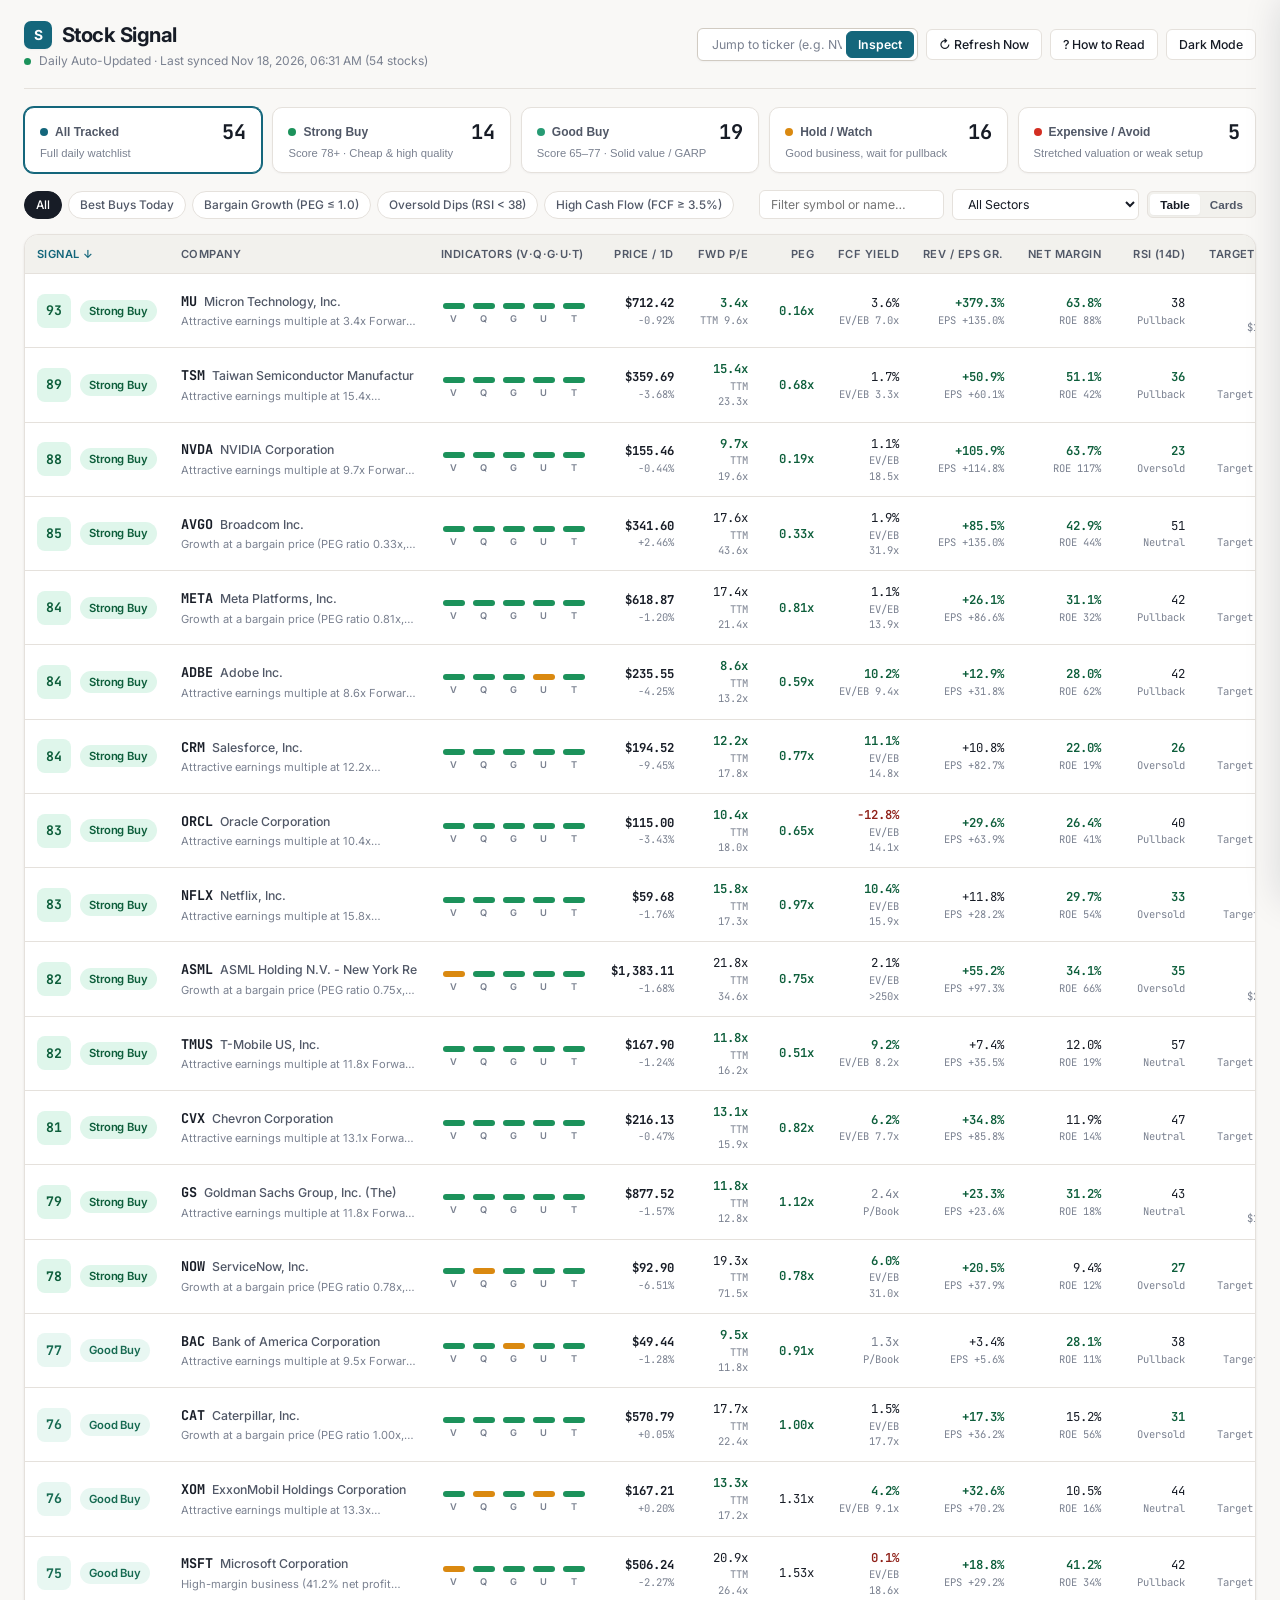
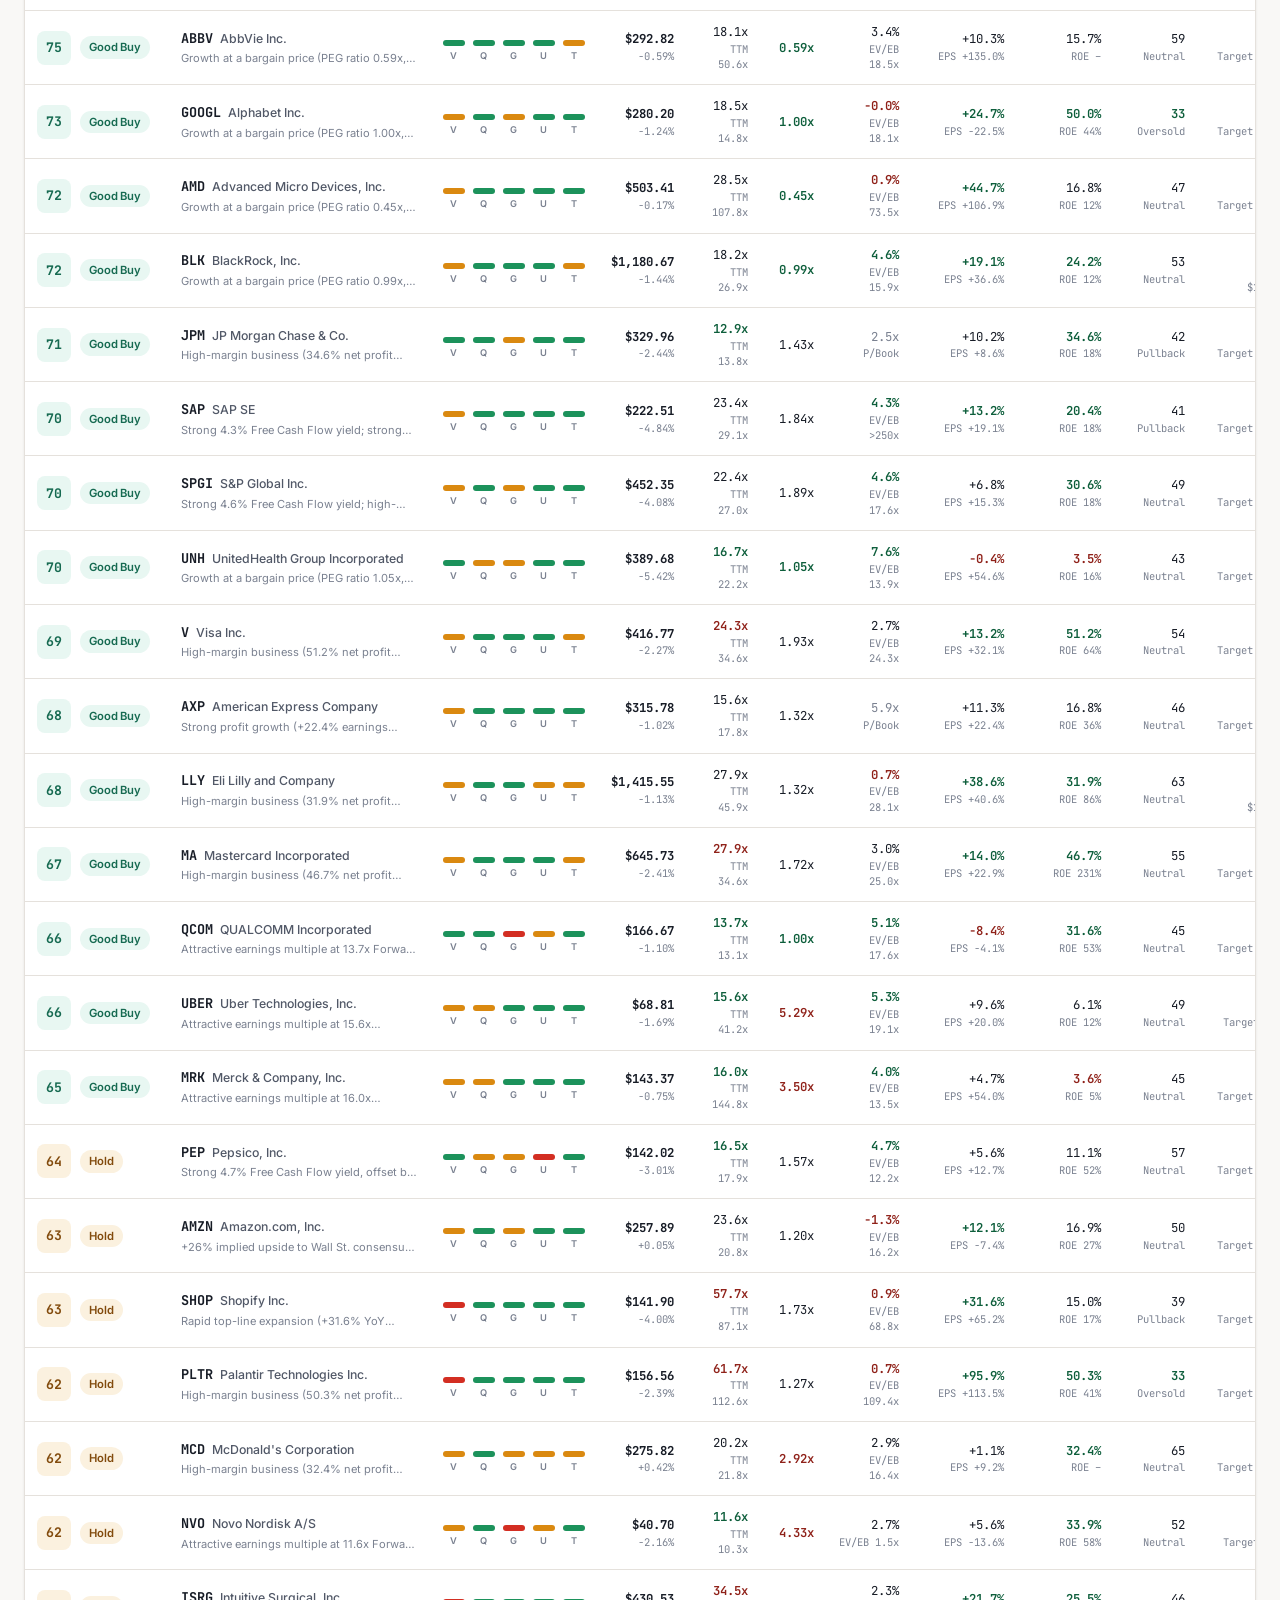
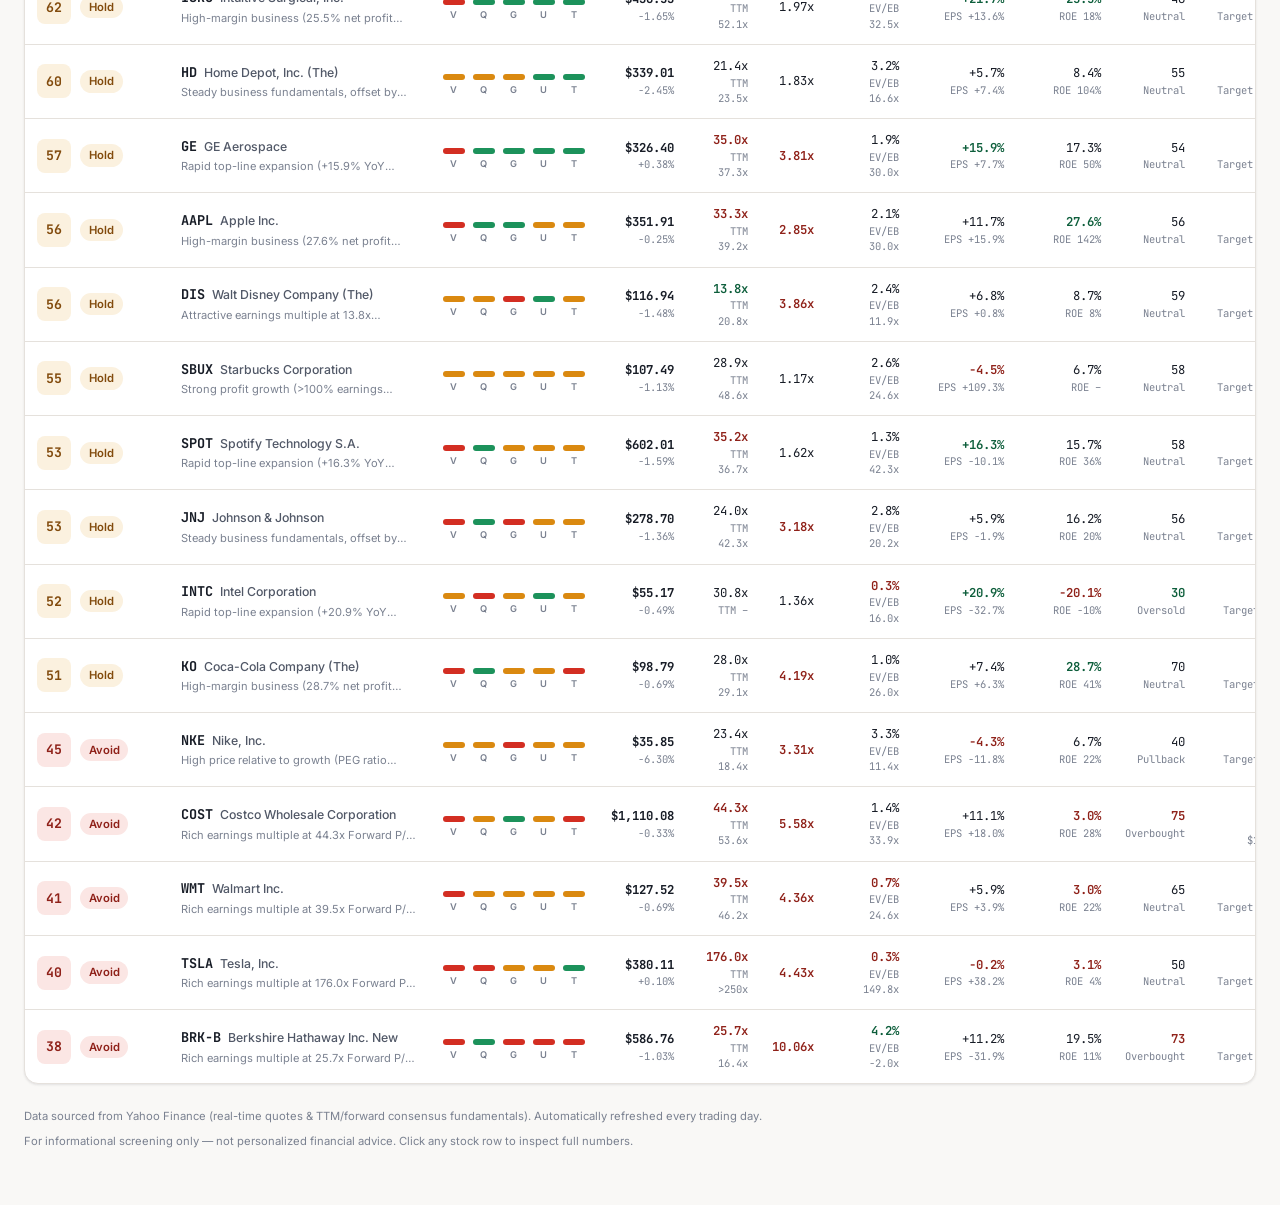
==== public/index.html @ 22c8fd09 "feat: initial Stock Signal daily valuation screener and GitHub Actions updater" ====
<!DOCTYPE html>
<html lang="en" data-theme="light">
<head>
  <meta charset="UTF-8" />
  <meta name="viewport" content="width=device-width, initial-scale=1.0" />
  <title>Stock Signal — Daily Buy-Readiness & Valuation Screener</title>
  <meta name="description" content="At-a-glance daily stock screener showing Buy, Hold, and Avoid signals with valuation multiples, quality, growth, RSI entry timing, and plain-English takeaways." />
  <link rel="preconnect" href="https://fonts.googleapis.com" />
  <link rel="preconnect" href="https://fonts.gstatic.com" crossorigin />
  <link href="https://fonts.googleapis.com/css2?family=Inter:wght@400;500;600;700&family=JetBrains+Mono:wght@500;600;700&display=swap" rel="stylesheet" />
  <link rel="stylesheet" href="index.css" />
</head>
<body>
  <div class="app-shell">
    <!-- Top Header -->
    <header class="topbar">
      <div class="brand-group">
        <div class="brand-title-row">
          <span class="brand-mark" aria-hidden="true">S</span>
          <h1>Stock Signal</h1>
        </div>
        <div class="sync-meta">
          <span class="live-dot" aria-hidden="true"></span>
          <span id="last-updated-text">Updated daily · Loading snapshot…</span>
        </div>
      </div>

      <div class="topbar-actions">
        <form id="add-ticker-form" class="add-ticker-form" autocomplete="off">
          <input
            id="add-ticker-input"
            class="add-ticker-input"
            type="text"
            maxlength="12"
            placeholder="Add ticker (e.g. PLTR)"
            aria-label="Add stock ticker symbol"
          />
          <button id="add-ticker-btn" type="submit" class="btn btn-primary">+ Track</button>
        </form>

        <button id="refresh-live-btn" type="button" class="btn" title="Fetch fresh live prices and fundamentals right now">
          ↻ Refresh Now
        </button>

        <button id="guide-toggle-btn" type="button" class="btn" aria-expanded="false">
          ? How to Read
        </button>

        <button id="theme-toggle-btn" type="button" class="btn" title="Switch Light / Dark theme">
          Dark Mode
        </button>
      </div>
    </header>

    <!-- Status / Feedback Banner -->
    <div id="status-banner" class="status-banner" role="status" aria-live="polite">
      <span id="status-banner-msg"></span>
      <button id="status-banner-close" type="button" class="btn" style="padding:2px 8px;font-size:0.74rem;">Dismiss</button>
    </div>

    <!-- Collapsible Plain-English Cheat Sheet -->
    <section id="guide-bar" class="guide-bar" aria-label="Plain-English Indicator Guide">
      <div class="guide-item">
        <strong>Buy Score (1–99)</strong>
        <span>Combines Valuation (35%), Quality (20%), Growth (20%), Target Upside (15%), and Entry Timing (10%). Expensive stocks cannot get a Buy badge even if popular.</span>
      </div>
      <div class="guide-item">
        <strong>Forward P/E &amp; PEG</strong>
        <span><b>Fwd P/E</b> = price vs next year’s profits (&lt;17x is cheap, &gt;32x is pricey). <b>PEG</b> adjusts P/E for growth: <b>under 1.0x</b> is a growth bargain.</span>
      </div>
      <div class="guide-item">
        <strong>FCF Yield (%)</strong>
        <span>Real cash profit generated per year divided by market cap. <b>4%+</b> means strong cash generation; under 1% means pricey.</span>
      </div>
      <div class="guide-item">
        <strong>RSI (14-Day) Timing</strong>
        <span>Measures short-term momentum (0–100). <b>Under 37</b> = pulled back / oversold (often a good entry); <b>over 70</b> = overheated (wait for dip).</span>
      </div>
      <div class="guide-item">
        <strong>5 Indicator Bars (V · Q · G · U · T)</strong>
        <span>Instant traffic lights for <b>V</b>aluation, <b>Q</b>uality, <b>G</b>rowth, <b>U</b>pside to Wall St. target, and <b>T</b>echnical entry timing. Click any stock for the full breakdown.</span>
      </div>
    </section>

    <!-- Clickable Signal Summary Buckets -->
    <section class="signal-strip" aria-label="Filter by Buy Verdict">
      <button id="bucket-all" type="button" class="signal-bucket active" data-verdict="all">
        <div class="bucket-top">
          <span class="bucket-label"><span class="bucket-dot" style="background:var(--accent)"></span>All Tracked</span>
          <span id="count-all" class="bucket-count tabular">–</span>
        </div>
        <span class="bucket-desc">Full daily watchlist</span>
      </button>

      <button id="bucket-strong_buy" type="button" class="signal-bucket" data-verdict="strong_buy">
        <div class="bucket-top">
          <span class="bucket-label"><span class="bucket-dot" style="background:var(--sig-strong-dot)"></span>Strong Buy</span>
          <span id="count-strong_buy" class="bucket-count tabular">–</span>
        </div>
        <span class="bucket-desc">Score 78+ · Cheap &amp; high quality</span>
      </button>

      <button id="bucket-buy" type="button" class="signal-bucket" data-verdict="buy">
        <div class="bucket-top">
          <span class="bucket-label"><span class="bucket-dot" style="background:var(--sig-buy-dot)"></span>Good Buy</span>
          <span id="count-buy" class="bucket-count tabular">–</span>
        </div>
        <span class="bucket-desc">Score 65–77 · Solid value / GARP</span>
      </button>

      <button id="bucket-hold" type="button" class="signal-bucket" data-verdict="hold">
        <div class="bucket-top">
          <span class="bucket-label"><span class="bucket-dot" style="background:var(--sig-hold-dot)"></span>Hold / Watch</span>
          <span id="count-hold" class="bucket-count tabular">–</span>
        </div>
        <span class="bucket-desc">Good business, wait for pullback</span>
      </button>

      <button id="bucket-avoid" type="button" class="signal-bucket" data-verdict="avoid">
        <div class="bucket-top">
          <span class="bucket-label"><span class="bucket-dot" style="background:var(--sig-avoid-dot)"></span>Expensive / Avoid</span>
          <span id="count-avoid" class="bucket-count tabular">–</span>
        </div>
        <span class="bucket-desc">Stretched valuation or weak setup</span>
      </button>
    </section>

    <!-- Smart Presets + Search + View Mode -->
    <section class="controls-bar" aria-label="Screening Presets and Filters">
      <div class="preset-pills" id="preset-pills">
        <button id="preset-all" type="button" class="pill active" data-preset="all">All</button>
        <button id="preset-top_buys" type="button" class="pill" data-preset="top_buys">Best Buys Today</button>
        <button id="preset-bargain_growth" type="button" class="pill" data-preset="bargain_growth">Bargain Growth (PEG ≤ 1.0)</button>
        <button id="preset-oversold_dips" type="button" class="pill" data-preset="oversold_dips">Oversold Dips (RSI &lt; 38)</button>
        <button id="preset-cash_cows" type="button" class="pill" data-preset="cash_cows">High Cash Flow (FCF ≥ 3.5%)</button>
      </div>

      <div class="filter-controls">
        <input
          id="filter-search-input"
          class="search-input"
          type="search"
          placeholder="Filter symbol or name…"
          aria-label="Filter stocks by ticker or company name"
        />

        <select id="sector-filter-select" class="select-control" aria-label="Filter by sector">
          <option value="all">All Sectors</option>
        </select>

        <div class="view-toggle" role="group" aria-label="Display layout">
          <button id="view-table-btn" type="button" class="view-btn active">Table</button>
          <button id="view-cards-btn" type="button" class="view-btn">Cards</button>
        </div>
      </div>
    </section>

    <!-- Primary At-a-Glance Table -->
    <main>
      <div id="table-view-container" class="table-card">
        <div class="table-scroll">
          <table class="stock-table" id="stock-table">
            <thead>
              <tr>
                <th class="sortable sorted" data-sort="score" title="Composite Buy Score (1-99) combining Valuation, Quality, Growth, Upside, and Entry Timing">Signal ↓</th>
                <th class="sortable" data-sort="symbol">Company</th>
                <th title="5 Traffic-Light Pillars: Valuation, Quality, Growth, Analyst Upside, Technical Timing">Indicators (V·Q·G·U·T)</th>
                <th class="num sortable" data-sort="price">Price / 1D</th>
                <th class="num sortable" data-sort="forwardPE" title="Forward P/E (lower = cheaper relative to next 12m earnings). Green under 16.5x, Red above 33x.">Fwd P/E</th>
                <th class="num sortable" data-sort="pegRatio" title="PEG Ratio = P/E divided by expected EPS growth. Under 1.0x is considered a growth bargain.">PEG</th>
                <th class="num sortable" data-sort="fcfYield" title="Free Cash Flow Yield = annual Free Cash Flow / Market Cap (higher = more real cash return).">FCF Yield</th>
                <th class="num sortable" data-sort="revenueGrowth" title="Year-over-year Revenue Growth and blended EPS Growth">Rev / EPS Gr.</th>
                <th class="num sortable" data-sort="profitMargin" title="Net Profit Margin & Return on Equity">Net Margin</th>
                <th class="num sortable" data-sort="rsi14" title="14-Day Relative Strength Index. Under 37 = oversold pullback; above 70 = overbought.">RSI (14d)</th>
                <th class="num sortable" data-sort="targetUpsidePct" title="Implied upside or downside to Wall Street consensus mean price target">Target Upside</th>
                <th class="num" title="Current position within 52-week Low to High price range + 1-year price trend">52W &amp; 1Y Trend</th>
              </tr>
            </thead>
            <tbody id="stock-table-body"></tbody>
          </table>
        </div>
      </div>

      <!-- Optional Visual Cards Grid -->
      <div id="cards-view-container" class="cards-grid"></div>
    </main>

    <footer class="disclaimer-footer">
      <span>Data sourced from Yahoo Finance (real-time quotes &amp; TTM/forward consensus fundamentals). Automatically refreshed every trading day.</span>
      <span>For informational screening only — not personalized financial advice. Click any stock row to inspect full numbers.</span>
    </footer>
  </div>

  <!-- Slide-Over Deep-Dive Drawer -->
  <div id="drawer-backdrop" class="drawer-backdrop"></div>
  <aside id="detail-drawer" class="detail-drawer" aria-hidden="true" aria-label="Stock Valuation Inspector">
    <div id="drawer-content"></div>
  </aside>

  <script src="data/stocks_snapshot.js"></script>
  <script src="app.js"></script>
</body>
</html>
---- public/index.css ----
/* ==========================================================================
   Stock Signal — Design System & Core Stylesheet
   Editorial financial clarity: high-contrast tabular numerals, tactile cards,
   unmistakable traffic-light buy/hold/avoid indicators, light & dark themes.
   ========================================================================== */

:root {
  /* Light Theme — Warm Editorial Paper */
  --bg-page: hsl(40, 20%, 97%);
  --bg-surface: hsl(0, 0%, 100%);
  --bg-subtle: hsl(40, 16%, 94%);
  --bg-hover: hsl(40, 18%, 92%);
  --bg-elevated: hsl(0, 0%, 100%);

  --border-subtle: hsl(35, 14%, 88%);
  --border-strong: hsl(35, 14%, 79%);

  --text-primary: hsl(220, 24%, 12%);
  --text-secondary: hsl(220, 12%, 36%);
  --text-muted: hsl(220, 9%, 52%);

  /* Brand Accent — Deep Slate Teal (no purple/neon) */
  --accent: hsl(192, 72%, 28%);
  --accent-hover: hsl(192, 76%, 22%);
  --accent-soft: hsl(192, 55%, 93%);
  --accent-text: hsl(0, 0%, 100%);

  /* Traffic-Light Signal Palette */
  --sig-strong-bg: hsl(152, 56%, 92%);
  --sig-strong-fg: hsl(154, 76%, 21%);
  --sig-strong-dot: hsl(152, 68%, 34%);

  --sig-buy-bg: hsl(160, 48%, 94%);
  --sig-buy-fg: hsl(162, 66%, 25%);
  --sig-buy-dot: hsl(160, 60%, 38%);

  --sig-hold-bg: hsl(39, 80%, 93%);
  --sig-hold-fg: hsl(32, 82%, 28%);
  --sig-hold-dot: hsl(36, 86%, 46%);

  --sig-avoid-bg: hsl(4, 76%, 94%);
  --sig-avoid-fg: hsl(4, 70%, 33%);
  --sig-avoid-dot: hsl(4, 72%, 48%);

  /* Shadows & Depth */
  --shadow-xs: 0 1px 2px rgba(16, 24, 40, 0.04);
  --shadow-sm: 0 1px 3px rgba(16, 24, 40, 0.06), 0 1px 2px rgba(16, 24, 40, 0.04);
  --shadow-drawer: -12px 0 36px rgba(15, 23, 42, 0.14);

  /* Typography & Radii */
  --font-sans: 'Inter', -apple-system, BlinkMacSystemFont, 'Segoe UI', Roboto, sans-serif;
  --font-mono: 'JetBrains Mono', ui-monospace, SFMono-Regular, Menlo, Monaco, monospace;
  --radius-sm: 6px;
  --radius-md: 10px;
  --radius-lg: 14px;
}

[data-theme="dark"] {
  --bg-page: hsl(216, 22%, 9%);
  --bg-surface: hsl(216, 20%, 12.5%);
  --bg-subtle: hsl(216, 18%, 16%);
  --bg-hover: hsl(216, 18%, 19%);
  --bg-elevated: hsl(216, 20%, 14%);

  --border-subtle: hsl(216, 15%, 20%);
  --border-strong: hsl(216, 14%, 28%);

  --text-primary: hsl(210, 20%, 95%);
  --text-secondary: hsl(214, 14%, 71%);
  --text-muted: hsl(215, 11%, 53%);

  --accent: hsl(186, 66%, 46%);
  --accent-hover: hsl(186, 70%, 52%);
  --accent-soft: hsla(186, 66%, 46%, 0.15);
  --accent-text: hsl(216, 26%, 9%);

  --sig-strong-bg: hsla(152, 65%, 42%, 0.17);
  --sig-strong-fg: hsl(150, 68%, 67%);
  --sig-strong-dot: hsl(152, 66%, 50%);

  --sig-buy-bg: hsla(164, 58%, 42%, 0.15);
  --sig-buy-fg: hsl(162, 62%, 68%);
  --sig-buy-dot: hsl(162, 58%, 48%);

  --sig-hold-bg: hsla(38, 86%, 52%, 0.16);
  --sig-hold-fg: hsl(40, 88%, 68%);
  --sig-hold-dot: hsl(38, 86%, 54%);

  --sig-avoid-bg: hsla(4, 78%, 56%, 0.16);
  --sig-avoid-fg: hsl(4, 84%, 72%);
  --sig-avoid-dot: hsl(4, 76%, 58%);

  --shadow-xs: 0 1px 2px rgba(0, 0, 0, 0.28);
  --shadow-sm: 0 2px 6px rgba(0, 0, 0, 0.32);
  --shadow-drawer: -12px 0 42px rgba(0, 0, 0, 0.55);
}

*, *::before, *::after {
  box-sizing: border-box;
}

html {
  font-size: 15px;
  -webkit-font-smoothing: antialiased;
  -moz-osx-font-smoothing: grayscale;
}

body {
  margin: 0;
  padding: 0;
  font-family: var(--font-sans);
  background-color: var(--bg-page);
  color: var(--text-primary);
  line-height: 1.45;
  transition: background-color 0.18s ease, color 0.18s ease;
}

.tabular {
  font-variant-numeric: tabular-nums;
  font-feature-settings: "tnum" 1;
}

/* ==========================================================================
   Layout Container & Top Header
   ========================================================================== */

.app-shell {
  max-width: 1440px;
  margin: 0 auto;
  padding: 20px 24px 56px;
}

.topbar {
  display: flex;
  flex-wrap: wrap;
  align-items: center;
  justify-content: space-between;
  gap: 16px;
  padding-bottom: 18px;
  border-bottom: 1px solid var(--border-subtle);
}

.brand-group {
  display: flex;
  flex-direction: column;
  gap: 3px;
}

.brand-title-row {
  display: flex;
  align-items: center;
  gap: 10px;
}

.brand-mark {
  width: 28px;
  height: 28px;
  border-radius: 7px;
  background: var(--accent);
  color: var(--accent-text);
  display: inline-flex;
  align-items: center;
  justify-content: center;
  font-weight: 700;
  font-size: 0.92rem;
  letter-spacing: -0.03em;
  box-shadow: var(--shadow-xs);
}

.brand-group h1 {
  margin: 0;
  font-size: 1.35rem;
  font-weight: 700;
  letter-spacing: -0.025em;
  color: var(--text-primary);
}

.sync-meta {
  display: flex;
  flex-wrap: wrap;
  align-items: center;
  gap: 8px;
  font-size: 0.8rem;
  color: var(--text-muted);
}

.live-dot {
  width: 7px;
  height: 7px;
  border-radius: 50%;
  background: var(--sig-strong-dot);
  display: inline-block;
}

.topbar-actions {
  display: flex;
  flex-wrap: wrap;
  align-items: center;
  gap: 8px;
}

.add-ticker-form {
  display: flex;
  align-items: center;
  background: var(--bg-surface);
  border: 1px solid var(--border-strong);
  border-radius: var(--radius-sm);
  padding: 2px 3px 2px 10px;
  box-shadow: var(--shadow-xs);
  transition: border-color 0.15s ease;
}

.add-ticker-form:focus-within {
  border-color: var(--accent);
}

.add-ticker-input {
  border: none;
  background: transparent;
  color: var(--text-primary);
  font-family: var(--font-mono);
  font-size: 0.82rem;
  width: 138px;
  padding: 5px 4px;
  outline: none;
  text-transform: uppercase;
}

.add-ticker-input::placeholder {
  text-transform: none;
  font-family: var(--font-sans);
  color: var(--text-muted);
}

.btn {
  display: inline-flex;
  align-items: center;
  justify-content: center;
  gap: 6px;
  font-family: var(--font-sans);
  font-size: 0.82rem;
  font-weight: 500;
  padding: 7px 12px;
  border-radius: var(--radius-sm);
  border: 1px solid var(--border-subtle);
  background: var(--bg-surface);
  color: var(--text-primary);
  cursor: pointer;
  transition: background-color 0.14s ease, border-color 0.14s ease, transform 0.08s ease;
  white-space: nowrap;
}

.btn:hover {
  background: var(--bg-hover);
  border-color: var(--border-strong);
}

.btn:active {
  transform: translateY(1px);
}

.btn-primary {
  background: var(--accent);
  border-color: var(--accent);
  color: var(--accent-text);
  font-weight: 600;
  padding: 5px 11px;
}

.btn-primary:hover {
  background: var(--accent-hover);
  border-color: var(--accent-hover);
}

.btn[disabled] {
  opacity: 0.6;
  cursor: wait;
}

/* ==========================================================================
   Toast / Status Banner
   ========================================================================== */

.status-banner {
  margin-top: 12px;
  padding: 9px 14px;
  border-radius: var(--radius-sm);
  font-size: 0.84rem;
  display: none;
  align-items: center;
  justify-content: space-between;
  gap: 12px;
  background: var(--accent-soft);
  color: var(--text-primary);
  border: 1px solid var(--border-subtle);
}

.status-banner.visible {
  display: flex;
}

.status-banner.error {
  background: var(--sig-avoid-bg);
  color: var(--sig-avoid-fg);
}

/* ==========================================================================
   Summary Signal Strip (Clickable Verdict Buckets)
   ========================================================================== */

.signal-strip {
  display: grid;
  grid-template-columns: repeat(5, minmax(0, 1fr));
  gap: 10px;
  margin-top: 18px;
}

.signal-bucket {
  display: flex;
  flex-direction: column;
  align-items: flex-start;
  gap: 4px;
  padding: 13px 15px;
  border-radius: var(--radius-md);
  background: var(--bg-surface);
  border: 1px solid var(--border-subtle);
  box-shadow: var(--shadow-xs);
  cursor: pointer;
  text-align: left;
  transition: border-color 0.15s ease, background-color 0.15s ease, transform 0.12s ease;
}

.signal-bucket:hover {
  border-color: var(--border-strong);
  transform: translateY(-1px);
}

.signal-bucket.active {
  border-color: var(--accent);
  box-shadow: 0 0 0 1px var(--accent);
}

.bucket-top {
  width: 100%;
  display: flex;
  align-items: center;
  justify-content: space-between;
  gap: 8px;
}

.bucket-label {
  display: inline-flex;
  align-items: center;
  gap: 7px;
  font-size: 0.8rem;
  font-weight: 600;
  color: var(--text-secondary);
}

.bucket-dot {
  width: 8px;
  height: 8px;
  border-radius: 50%;
}

.bucket-count {
  font-family: var(--font-mono);
  font-size: 1.35rem;
  font-weight: 700;
  color: var(--text-primary);
  line-height: 1.1;
}

.bucket-desc {
  font-size: 0.75rem;
  color: var(--text-muted);
}

/* ==========================================================================
   Beginner Guide Strip (Collapsible Plain-English Legend)
   ========================================================================== */

.guide-bar {
  margin-top: 14px;
  padding: 12px 16px;
  border-radius: var(--radius-md);
  background: var(--bg-subtle);
  border: 1px solid var(--border-subtle);
  display: none;
  grid-template-columns: repeat(auto-fit, minmax(210px, 1fr));
  gap: 12px 18px;
  font-size: 0.8rem;
}

.guide-bar.open {
  display: grid;
}

.guide-item strong {
  display: block;
  color: var(--text-primary);
  margin-bottom: 2px;
  font-size: 0.81rem;
}

.guide-item span {
  color: var(--text-secondary);
}

/* ==========================================================================
   Controls Toolbar (Presets, Search, Sector, View Switcher)
   ========================================================================== */

.controls-bar {
  margin-top: 16px;
  display: flex;
  flex-wrap: wrap;
  align-items: center;
  justify-content: space-between;
  gap: 10px;
}

.preset-pills {
  display: flex;
  flex-wrap: wrap;
  align-items: center;
  gap: 6px;
}

.pill {
  font-family: var(--font-sans);
  font-size: 0.79rem;
  font-weight: 500;
  padding: 6px 11px;
  border-radius: 999px;
  border: 1px solid var(--border-subtle);
  background: var(--bg-surface);
  color: var(--text-secondary);
  cursor: pointer;
  transition: all 0.14s ease;
}

.pill:hover {
  color: var(--text-primary);
  border-color: var(--border-strong);
}

.pill.active {
  background: var(--text-primary);
  color: var(--bg-surface);
  border-color: var(--text-primary);
}

.filter-controls {
  display: flex;
  flex-wrap: wrap;
  align-items: center;
  gap: 8px;
}

.search-input, .select-control {
  font-family: var(--font-sans);
  font-size: 0.82rem;
  padding: 6px 11px;
  border-radius: var(--radius-sm);
  border: 1px solid var(--border-subtle);
  background: var(--bg-surface);
  color: var(--text-primary);
  outline: none;
}

.search-input {
  width: 185px;
}

.search-input:focus, .select-control:focus {
  border-color: var(--accent);
}

.view-toggle {
  display: inline-flex;
  background: var(--bg-subtle);
  border: 1px solid var(--border-subtle);
  border-radius: var(--radius-sm);
  padding: 2px;
}

.view-btn {
  border: none;
  background: transparent;
  color: var(--text-secondary);
  font-size: 0.78rem;
  font-weight: 600;
  padding: 4px 10px;
  border-radius: 4px;
  cursor: pointer;
}

.view-btn.active {
  background: var(--bg-surface);
  color: var(--text-primary);
  box-shadow: var(--shadow-xs);
}

/* ==========================================================================
   Glance Screener Table
   ========================================================================== */

.table-card {
  margin-top: 14px;
  background: var(--bg-surface);
  border: 1px solid var(--border-subtle);
  border-radius: var(--radius-lg);
  box-shadow: var(--shadow-sm);
  overflow: hidden;
}

.table-scroll {
  width: 100%;
  overflow-x: auto;
}

.stock-table {
  width: 100%;
  border-collapse: collapse;
  font-size: 0.84rem;
}

.stock-table thead th {
  background: var(--bg-subtle);
  color: var(--text-secondary);
  font-weight: 600;
  font-size: 0.74rem;
  text-transform: uppercase;
  letter-spacing: 0.04em;
  padding: 11px 12px;
  border-bottom: 1px solid var(--border-subtle);
  text-align: left;
  white-space: nowrap;
  user-select: none;
}

.stock-table thead th.num {
  text-align: right;
}

.stock-table thead th.sortable {
  cursor: pointer;
  transition: color 0.12s ease;
}

.stock-table thead th.sortable:hover {
  color: var(--text-primary);
}

.stock-table thead th.sorted {
  color: var(--accent);
}

.stock-table tbody tr {
  border-bottom: 1px solid var(--border-subtle);
  cursor: pointer;
  transition: background-color 0.12s ease;
}

.stock-table tbody tr:last-child {
  border-bottom: none;
}

.stock-table tbody tr:hover {
  background-color: var(--bg-hover);
}

.stock-table tbody tr.highlighted {
  animation: rowPulse 1.8s ease;
}

@keyframes rowPulse {
  0% { background-color: var(--accent-soft); }
  100% { background-color: transparent; }
}

.stock-table td {
  padding: 12px 12px;
  vertical-align: middle;
}

.stock-table td.num {
  text-align: right;
  font-family: var(--font-mono);
  font-size: 0.82rem;
}

/* Signal Score & Verdict Badge */
.verdict-cell {
  display: flex;
  align-items: center;
  gap: 9px;
  white-space: nowrap;
}

.score-badge {
  width: 34px;
  height: 34px;
  border-radius: 8px;
  font-family: var(--font-mono);
  font-weight: 700;
  font-size: 0.88rem;
  display: inline-flex;
  align-items: center;
  justify-content: center;
  flex-shrink: 0;
}

.verdict-pill {
  display: inline-flex;
  align-items: center;
  gap: 5px;
  padding: 3px 9px;
  border-radius: 999px;
  font-size: 0.75rem;
  font-weight: 600;
  letter-spacing: -0.01em;
}

.sig-strong_buy .score-badge, .sig-strong_buy.verdict-pill, .badge-strong_buy {
  background: var(--sig-strong-bg);
  color: var(--sig-strong-fg);
}

.sig-buy .score-badge, .sig-buy.verdict-pill, .badge-buy {
  background: var(--sig-buy-bg);
  color: var(--sig-buy-fg);
}

.sig-hold .score-badge, .sig-hold.verdict-pill, .badge-hold {
  background: var(--sig-hold-bg);
  color: var(--sig-hold-fg);
}

.sig-avoid .score-badge, .sig-avoid.verdict-pill, .badge-avoid {
  background: var(--sig-avoid-bg);
  color: var(--sig-avoid-fg);
}

/* Stock Identity Cell */
.stock-id {
  min-width: 215px;
  max-width: 290px;
}

.stock-id-top {
  display: flex;
  align-items: baseline;
  gap: 7px;
}

.ticker-sym {
  font-family: var(--font-mono);
  font-weight: 700;
  font-size: 0.9rem;
  color: var(--text-primary);
}

.company-name {
  font-size: 0.82rem;
  font-weight: 500;
  color: var(--text-secondary);
  overflow: hidden;
  text-overflow: ellipsis;
  white-space: nowrap;
}

.stock-takeaway {
  margin-top: 2px;
  font-size: 0.74rem;
  color: var(--text-muted);
  display: -webkit-box;
  -webkit-line-clamp: 1;
  -webkit-box-orient: vertical;
  overflow: hidden;
}

/* 5-Pillar Traffic-Light Strip */
.pillar-strip {
  display: inline-flex;
  align-items: center;
  gap: 4px;
}

.pillar-chip {
  display: inline-flex;
  flex-direction: column;
  align-items: center;
  gap: 3px;
  width: 26px;
}

.pillar-bar {
  width: 22px;
  height: 6px;
  border-radius: 3px;
  background: var(--border-subtle);
}

.pillar-bar.good { background: var(--sig-strong-dot); }
.pillar-bar.neutral { background: var(--sig-hold-dot); }
.pillar-bar.bad { background: var(--sig-avoid-dot); }

.pillar-lbl {
  font-size: 0.62rem;
  font-weight: 600;
  color: var(--text-muted);
  letter-spacing: 0.02em;
}

/* Metric Semantic Coloring */
.val-good { color: var(--sig-strong-fg); font-weight: 600; }
.val-bad { color: var(--sig-avoid-fg); font-weight: 600; }
.val-muted { color: var(--text-muted); }

.sub-val {
  display: block;
  font-size: 0.7rem;
  color: var(--text-muted);
  font-weight: 400;
  margin-top: 1px;
}

/* 52-Week Range Slider Micro-Visual */
.range-wrap {
  width: 82px;
  display: inline-flex;
  flex-direction: column;
  align-items: flex-end;
  gap: 4px;
}

.range-track {
  position: relative;
  width: 100%;
  height: 5px;
  border-radius: 999px;
  background: var(--bg-subtle);
  border: 1px solid var(--border-subtle);
}

.range-dot {
  position: absolute;
  top: 50%;
  width: 8px;
  height: 8px;
  border-radius: 50%;
  background: var(--accent);
  transform: translate(-50%, -50%);
}

/* ==========================================================================
   Cards Grid View
   ========================================================================== */

.cards-grid {
  margin-top: 14px;
  display: none;
  grid-template-columns: repeat(auto-fill, minmax(320px, 1fr));
  gap: 14px;
}

.cards-grid.active {
  display: grid;
}

.table-card.hidden {
  display: none;
}

.stock-card {
  background: var(--bg-surface);
  border: 1px solid var(--border-subtle);
  border-radius: var(--radius-lg);
  padding: 16px;
  box-shadow: var(--shadow-xs);
  cursor: pointer;
  display: flex;
  flex-direction: column;
  gap: 12px;
  transition: border-color 0.15s ease, transform 0.12s ease, box-shadow 0.15s ease;
}

.stock-card:hover {
  border-color: var(--border-strong);
  transform: translateY(-2px);
  box-shadow: var(--shadow-sm);
}

.card-head {
  display: flex;
  align-items: flex-start;
  justify-content: space-between;
  gap: 10px;
}

.card-summary {
  font-size: 0.8rem;
  color: var(--text-secondary);
  line-height: 1.4;
  min-height: 2.2em;
}

.card-metrics {
  display: grid;
  grid-template-columns: repeat(4, 1fr);
  gap: 8px;
  padding-top: 10px;
  border-top: 1px solid var(--border-subtle);
}

.card-metric-lbl {
  font-size: 0.68rem;
  color: var(--text-muted);
  text-transform: uppercase;
  letter-spacing: 0.03em;
}

.card-metric-val {
  font-family: var(--font-mono);
  font-size: 0.84rem;
  font-weight: 600;
  margin-top: 2px;
}

/* ==========================================================================
   Slide-Over Stock Deep-Dive Drawer
   ========================================================================== */

.drawer-backdrop {
  position: fixed;
  inset: 0;
  background: rgba(10, 15, 26, 0.42);
  backdrop-filter: blur(2px);
  opacity: 0;
  pointer-events: none;
  transition: opacity 0.2s ease;
  z-index: 90;
}

.drawer-backdrop.open {
  opacity: 1;
  pointer-events: auto;
}

.detail-drawer {
  position: fixed;
  top: 0;
  right: 0;
  bottom: 0;
  width: min(640px, 100vw);
  background: var(--bg-elevated);
  border-left: 1px solid var(--border-subtle);
  box-shadow: var(--shadow-drawer);
  transform: translateX(102%);
  transition: transform 0.24s cubic-bezier(0.22, 1, 0.36, 1);
  z-index: 100;
  overflow-y: auto;
  padding: 24px 26px 48px;
}

.detail-drawer.open {
  transform: translateX(0);
}

.drawer-header {
  display: flex;
  align-items: flex-start;
  justify-content: space-between;
  gap: 14px;
  padding-bottom: 16px;
  border-bottom: 1px solid var(--border-subtle);
}

.drawer-title-group h2 {
  margin: 4px 0 2px;
  font-size: 1.3rem;
  letter-spacing: -0.02em;
}

.drawer-sub {
  font-size: 0.8rem;
  color: var(--text-muted);
}

.drawer-section {
  margin-top: 20px;
}

.drawer-section h3 {
  margin: 0 0 10px;
  font-size: 0.82rem;
  text-transform: uppercase;
  letter-spacing: 0.05em;
  color: var(--text-muted);
}

.flags-grid {
  display: grid;
  grid-template-columns: repeat(auto-fit, minmax(240px, 1fr));
  gap: 12px;
}

.flag-box {
  padding: 12px 14px;
  border-radius: var(--radius-md);
  border: 1px solid var(--border-subtle);
  background: var(--bg-surface);
}

.flag-box h4 {
  margin: 0 0 8px;
  font-size: 0.8rem;
  display: flex;
  align-items: center;
  gap: 6px;
}

.flag-list {
  margin: 0;
  padding-left: 16px;
  font-size: 0.8rem;
  color: var(--text-secondary);
  display: flex;
  flex-direction: column;
  gap: 5px;
}

/* 5-Factor Breakdown Bars */
.factor-rows {
  display: flex;
  flex-direction: column;
  gap: 9px;
  background: var(--bg-surface);
  border: 1px solid var(--border-subtle);
  border-radius: var(--radius-md);
  padding: 14px;
}

.factor-row {
  display: grid;
  grid-template-columns: 145px 1fr 42px;
  align-items: center;
  gap: 10px;
  font-size: 0.8rem;
}

.factor-track {
  height: 8px;
  border-radius: 999px;
  background: var(--bg-subtle);
  overflow: hidden;
}

.factor-fill {
  height: 100%;
  border-radius: 999px;
}

.factor-fill.good { background: var(--sig-strong-dot); }
.factor-fill.neutral { background: var(--sig-hold-dot); }
.factor-fill.bad { background: var(--sig-avoid-dot); }

/* 1Y Chart Box */
.chart-container {
  background: var(--bg-surface);
  border: 1px solid var(--border-subtle);
  border-radius: var(--radius-md);
  padding: 14px;
}

.chart-legend {
  display: flex;
  flex-wrap: wrap;
  align-items: center;
  justify-content: space-between;
  gap: 8px;
  font-size: 0.76rem;
  color: var(--text-muted);
  margin-bottom: 8px;
}

.legend-items {
  display: flex;
  align-items: center;
  gap: 12px;
}

.legend-swatch {
  display: inline-block;
  width: 10px;
  height: 3px;
  border-radius: 2px;
  margin-right: 4px;
  vertical-align: middle;
}

/* Complete Numbers Grid */
.metrics-grid {
  display: grid;
  grid-template-columns: repeat(auto-fill, minmax(170px, 1fr));
  gap: 9px;
}

.metric-tile {
  padding: 10px 12px;
  border-radius: var(--radius-sm);
  background: var(--bg-surface);
  border: 1px solid var(--border-subtle);
}

.metric-tile-name {
  font-size: 0.74rem;
  color: var(--text-muted);
  display: flex;
  align-items: center;
  justify-content: space-between;
}

.metric-tile-val {
  font-family: var(--font-mono);
  font-size: 0.98rem;
  font-weight: 700;
  margin-top: 3px;
}

.metric-tile-hint {
  font-size: 0.7rem;
  color: var(--text-muted);
  margin-top: 3px;
}

.empty-state {
  padding: 44px 20px;
  text-align: center;
  color: var(--text-muted);
  font-size: 0.9rem;
}

.disclaimer-footer {
  margin-top: 24px;
  font-size: 0.75rem;
  color: var(--text-muted);
  display: flex;
  flex-wrap: wrap;
  justify-content: space-between;
  gap: 8px;
}

/* ==========================================================================
   Responsive Breakpoints
   ========================================================================== */

@media (max-width: 1024px) {
  .signal-strip {
    grid-template-columns: repeat(3, minmax(0, 1fr));
  }
}

@media (max-width: 680px) {
  .app-shell {
    padding: 14px 14px 40px;
  }
  .signal-strip {
    grid-template-columns: repeat(2, minmax(0, 1fr));
  }
  .search-input {
    width: 100%;
  }
}
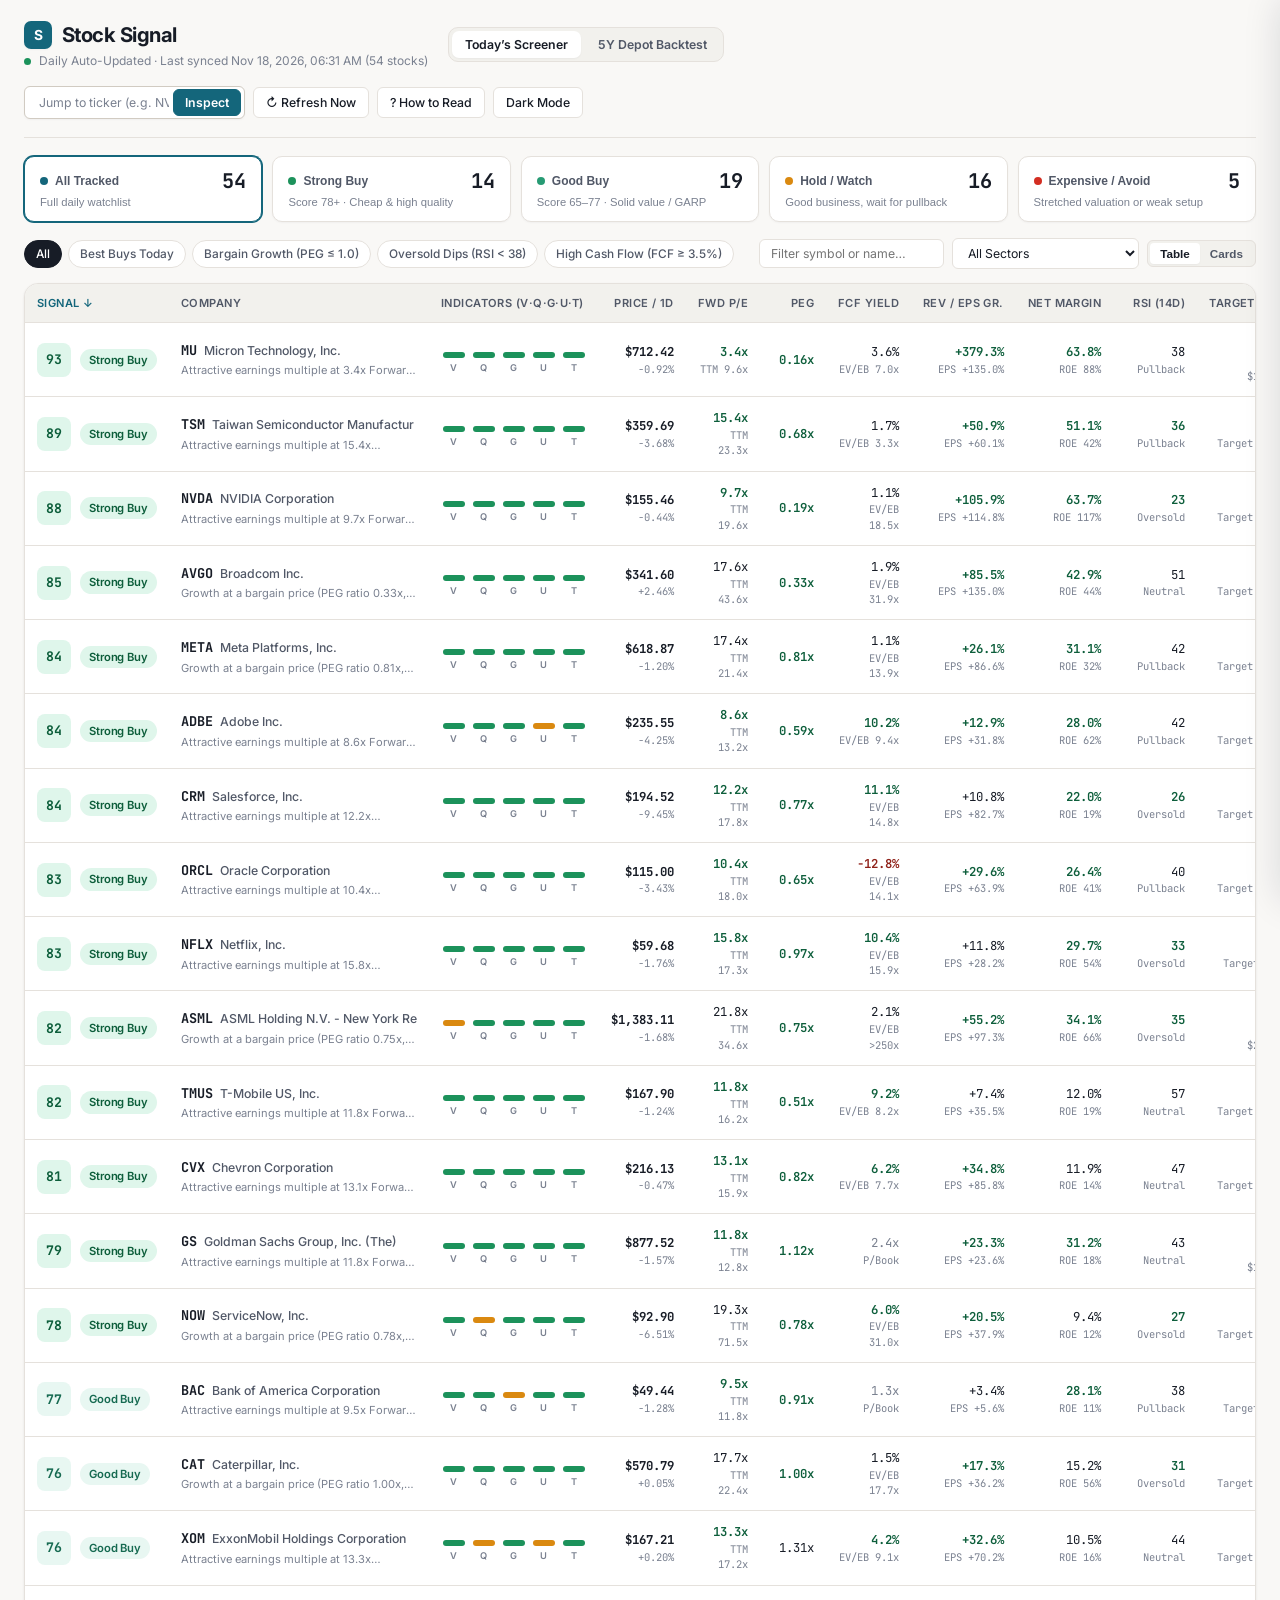
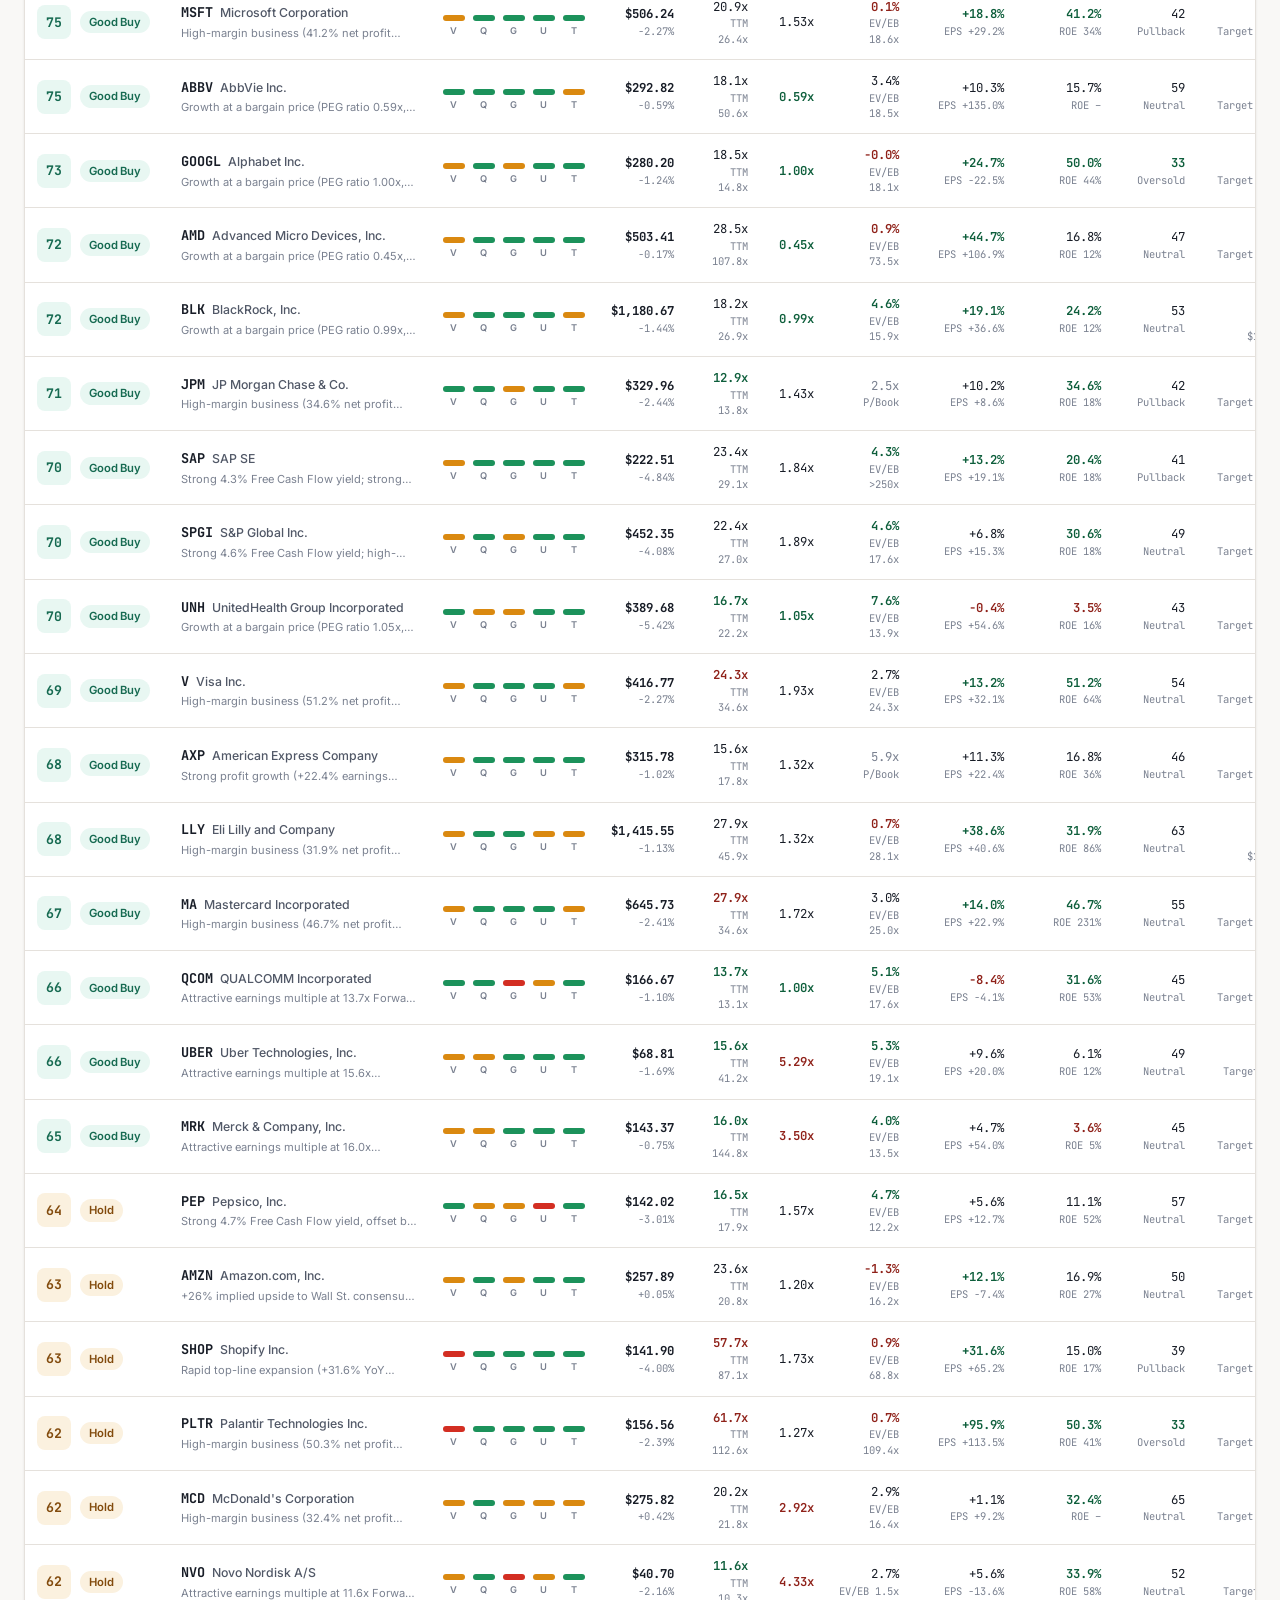
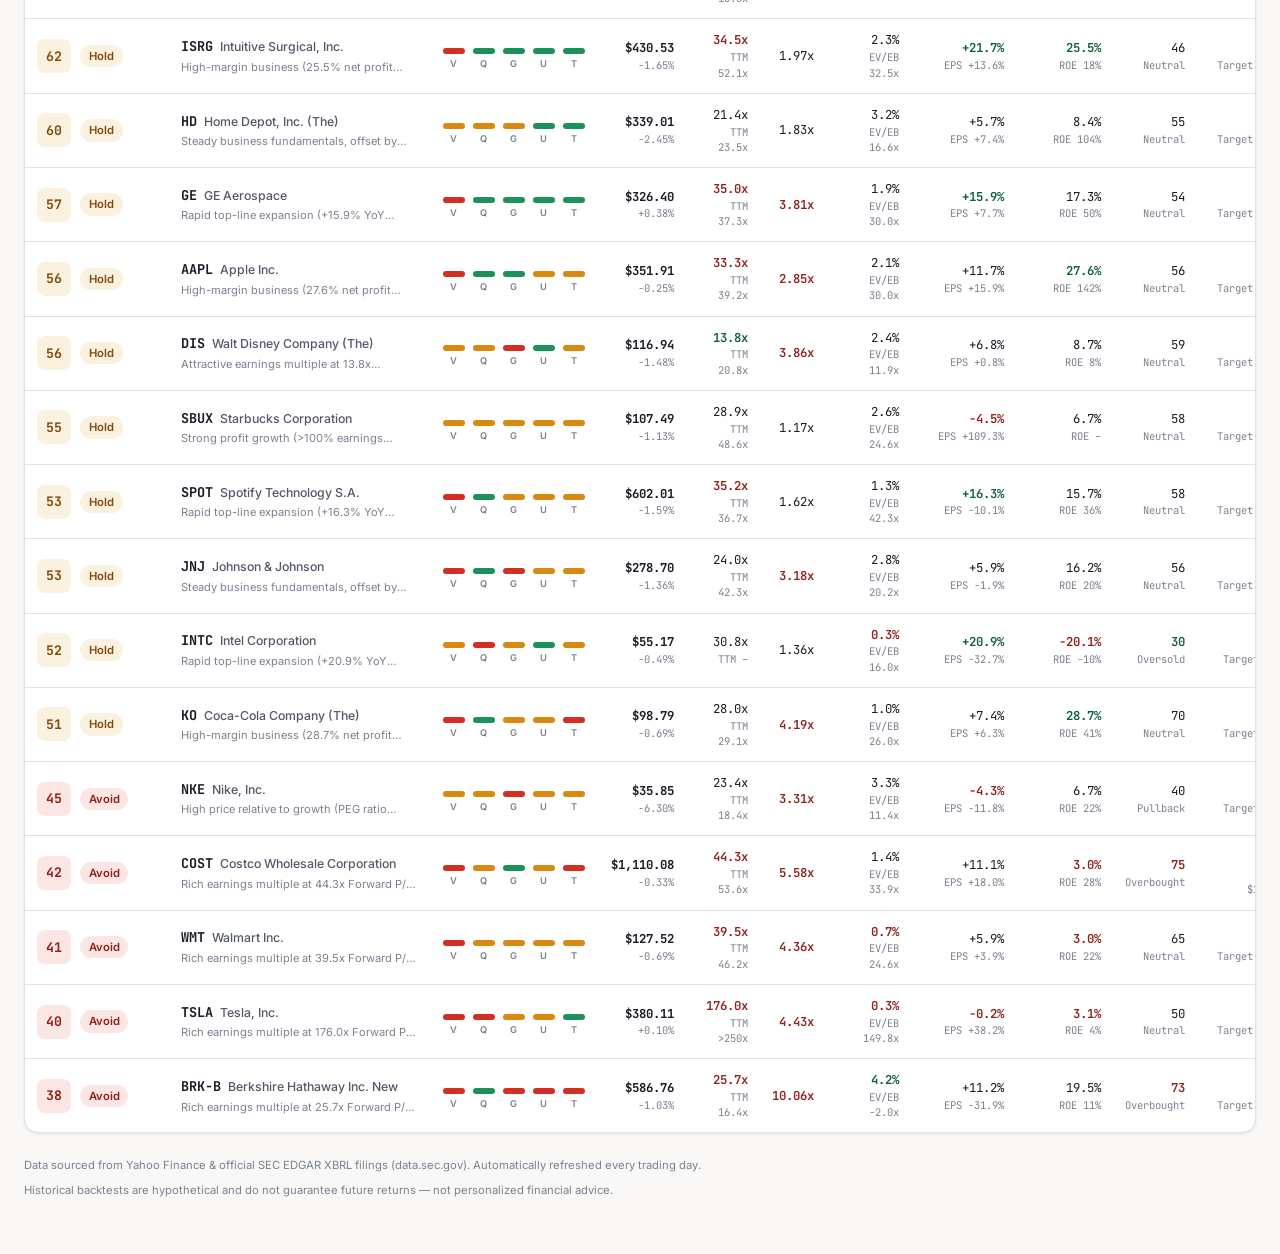
==== commit 3a632781: "feat(backtest): add 5-year point-in-time SEC EDGAR depot backtest & UI tab" ====
--- a/public/index.html
+++ b/public/index.html
@@ -3,8 +3,8 @@
 <head>
   <meta charset="UTF-8" />
   <meta name="viewport" content="width=device-width, initial-scale=1.0" />
-  <title>Stock Signal — Daily Buy-Readiness & Valuation Screener</title>
-  <meta name="description" content="At-a-glance daily stock screener showing Buy, Hold, and Avoid signals with valuation multiples, quality, growth, RSI entry timing, and plain-English takeaways." />
+  <title>Stock Signal — Daily Buy-Readiness Screener &amp; 5Y Backtest</title>
+  <meta name="description" content="At-a-glance daily stock screener showing Buy, Hold, and Avoid signals with valuation multiples, RSI timing, plain-English takeaways, and a 5-year point-in-time historical depot backtest." />
   <link rel="preconnect" href="https://fonts.googleapis.com" />
   <link rel="preconnect" href="https://fonts.gstatic.com" crossorigin />
   <link href="https://fonts.googleapis.com/css2?family=Inter:wght@400;500;600;700&family=JetBrains+Mono:wght@500;600;700&display=swap" rel="stylesheet" />
@@ -14,15 +14,22 @@
   <div class="app-shell">
     <!-- Top Header -->
     <header class="topbar">
-      <div class="brand-group">
-        <div class="brand-title-row">
-          <span class="brand-mark" aria-hidden="true">S</span>
-          <h1>Stock Signal</h1>
-        </div>
-        <div class="sync-meta">
-          <span class="live-dot" aria-hidden="true"></span>
-          <span id="last-updated-text">Updated daily · Loading snapshot…</span>
-        </div>
+      <div style="display:flex;flex-wrap:wrap;align-items:center;gap:12px;">
+        <div class="brand-group">
+          <div class="brand-title-row">
+            <span class="brand-mark" aria-hidden="true">S</span>
+            <h1>Stock Signal</h1>
+          </div>
+          <div class="sync-meta">
+            <span class="live-dot" aria-hidden="true"></span>
+            <span id="last-updated-text">Updated daily · Loading snapshot…</span>
+          </div>
+        </div>
+
+        <nav class="main-nav-tabs" aria-label="Primary Views">
+          <button id="nav-tab-screener" type="button" class="main-nav-btn active">Today’s Screener</button>
+          <button id="nav-tab-backtest" type="button" class="main-nav-btn">5Y Depot Backtest</button>
+        </nav>
       </div>
 
       <div class="topbar-actions">
@@ -82,112 +89,177 @@
       </div>
     </section>
 
-    <!-- Clickable Signal Summary Buckets -->
-    <section class="signal-strip" aria-label="Filter by Buy Verdict">
-      <button id="bucket-all" type="button" class="signal-bucket active" data-verdict="all">
-        <div class="bucket-top">
-          <span class="bucket-label"><span class="bucket-dot" style="background:var(--accent)"></span>All Tracked</span>
-          <span id="count-all" class="bucket-count tabular">–</span>
-        </div>
-        <span class="bucket-desc">Full daily watchlist</span>
-      </button>
-
-      <button id="bucket-strong_buy" type="button" class="signal-bucket" data-verdict="strong_buy">
-        <div class="bucket-top">
-          <span class="bucket-label"><span class="bucket-dot" style="background:var(--sig-strong-dot)"></span>Strong Buy</span>
-          <span id="count-strong_buy" class="bucket-count tabular">–</span>
-        </div>
-        <span class="bucket-desc">Score 78+ · Cheap &amp; high quality</span>
-      </button>
-
-      <button id="bucket-buy" type="button" class="signal-bucket" data-verdict="buy">
-        <div class="bucket-top">
-          <span class="bucket-label"><span class="bucket-dot" style="background:var(--sig-buy-dot)"></span>Good Buy</span>
-          <span id="count-buy" class="bucket-count tabular">–</span>
-        </div>
-        <span class="bucket-desc">Score 65–77 · Solid value / GARP</span>
-      </button>
-
-      <button id="bucket-hold" type="button" class="signal-bucket" data-verdict="hold">
-        <div class="bucket-top">
-          <span class="bucket-label"><span class="bucket-dot" style="background:var(--sig-hold-dot)"></span>Hold / Watch</span>
-          <span id="count-hold" class="bucket-count tabular">–</span>
-        </div>
-        <span class="bucket-desc">Good business, wait for pullback</span>
-      </button>
-
-      <button id="bucket-avoid" type="button" class="signal-bucket" data-verdict="avoid">
-        <div class="bucket-top">
-          <span class="bucket-label"><span class="bucket-dot" style="background:var(--sig-avoid-dot)"></span>Expensive / Avoid</span>
-          <span id="count-avoid" class="bucket-count tabular">–</span>
-        </div>
-        <span class="bucket-desc">Stretched valuation or weak setup</span>
-      </button>
+    <!-- ==================== TAB 1: LIVE DAILY SCREENER ==================== -->
+    <div id="screener-view-root">
+      <!-- Clickable Signal Summary Buckets -->
+      <section class="signal-strip" aria-label="Filter by Buy Verdict">
+        <button id="bucket-all" type="button" class="signal-bucket active" data-verdict="all">
+          <div class="bucket-top">
+            <span class="bucket-label"><span class="bucket-dot" style="background:var(--accent)"></span>All Tracked</span>
+            <span id="count-all" class="bucket-count tabular">–</span>
+          </div>
+          <span class="bucket-desc">Full daily watchlist</span>
+        </button>
+
+        <button id="bucket-strong_buy" type="button" class="signal-bucket" data-verdict="strong_buy">
+          <div class="bucket-top">
+            <span class="bucket-label"><span class="bucket-dot" style="background:var(--sig-strong-dot)"></span>Strong Buy</span>
+            <span id="count-strong_buy" class="bucket-count tabular">–</span>
+          </div>
+          <span class="bucket-desc">Score 78+ · Cheap &amp; high quality</span>
+        </button>
+
+        <button id="bucket-buy" type="button" class="signal-bucket" data-verdict="buy">
+          <div class="bucket-top">
+            <span class="bucket-label"><span class="bucket-dot" style="background:var(--sig-buy-dot)"></span>Good Buy</span>
+            <span id="count-buy" class="bucket-count tabular">–</span>
+          </div>
+          <span class="bucket-desc">Score 65–77 · Solid value / GARP</span>
+        </button>
+
+        <button id="bucket-hold" type="button" class="signal-bucket" data-verdict="hold">
+          <div class="bucket-top">
+            <span class="bucket-label"><span class="bucket-dot" style="background:var(--sig-hold-dot)"></span>Hold / Watch</span>
+            <span id="count-hold" class="bucket-count tabular">–</span>
+          </div>
+          <span class="bucket-desc">Good business, wait for pullback</span>
+        </button>
+
+        <button id="bucket-avoid" type="button" class="signal-bucket" data-verdict="avoid">
+          <div class="bucket-top">
+            <span class="bucket-label"><span class="bucket-dot" style="background:var(--sig-avoid-dot)"></span>Expensive / Avoid</span>
+            <span id="count-avoid" class="bucket-count tabular">–</span>
+          </div>
+          <span class="bucket-desc">Stretched valuation or weak setup</span>
+        </button>
+      </section>
+
+      <!-- Smart Presets + Search + View Mode -->
+      <section class="controls-bar" aria-label="Screening Presets and Filters">
+        <div class="preset-pills" id="preset-pills">
+          <button id="preset-all" type="button" class="pill active" data-preset="all">All</button>
+          <button id="preset-top_buys" type="button" class="pill" data-preset="top_buys">Best Buys Today</button>
+          <button id="preset-bargain_growth" type="button" class="pill" data-preset="bargain_growth">Bargain Growth (PEG ≤ 1.0)</button>
+          <button id="preset-oversold_dips" type="button" class="pill" data-preset="oversold_dips">Oversold Dips (RSI &lt; 38)</button>
+          <button id="preset-cash_cows" type="button" class="pill" data-preset="cash_cows">High Cash Flow (FCF ≥ 3.5%)</button>
+        </div>
+
+        <div class="filter-controls">
+          <input
+            id="filter-search-input"
+            class="search-input"
+            type="search"
+            placeholder="Filter symbol or name…"
+            aria-label="Filter stocks by ticker or company name"
+          />
+
+          <select id="sector-filter-select" class="select-control" aria-label="Filter by sector">
+            <option value="all">All Sectors</option>
+          </select>
+
+          <div class="view-toggle" role="group" aria-label="Display layout">
+            <button id="view-table-btn" type="button" class="view-btn active">Table</button>
+            <button id="view-cards-btn" type="button" class="view-btn">Cards</button>
+          </div>
+        </div>
+      </section>
+
+      <!-- Primary At-a-Glance Table -->
+      <main>
+        <div id="table-view-container" class="table-card">
+          <div class="table-scroll">
+            <table class="stock-table" id="stock-table">
+              <thead>
+                <tr>
+                  <th class="sortable sorted" data-sort="score" title="Composite Buy Score (1-99) combining Valuation, Quality, Growth, Upside, and Entry Timing">Signal ↓</th>
+                  <th class="sortable" data-sort="symbol">Company</th>
+                  <th title="5 Traffic-Light Pillars: Valuation, Quality, Growth, Analyst Upside, Technical Timing">Indicators (V·Q·G·U·T)</th>
+                  <th class="num sortable" data-sort="price">Price / 1D</th>
+                  <th class="num sortable" data-sort="forwardPE" title="Forward P/E (lower = cheaper relative to next 12m earnings). Green under 16.5x, Red above 33x.">Fwd P/E</th>
+                  <th class="num sortable" data-sort="pegRatio" title="PEG Ratio = P/E divided by expected EPS growth. Under 1.0x is considered a growth bargain.">PEG</th>
+                  <th class="num sortable" data-sort="fcfYield" title="Free Cash Flow Yield = annual Free Cash Flow / Market Cap (higher = more real cash return).">FCF Yield</th>
+                  <th class="num sortable" data-sort="revenueGrowth" title="Year-over-year Revenue Growth and blended EPS Growth">Rev / EPS Gr.</th>
+                  <th class="num sortable" data-sort="profitMargin" title="Net Profit Margin & Return on Equity">Net Margin</th>
+                  <th class="num sortable" data-sort="rsi14" title="14-Day Relative Strength Index. Under 37 = oversold pullback; above 70 = overbought.">RSI (14d)</th>
+                  <th class="num sortable" data-sort="targetUpsidePct" title="Implied upside or downside to Wall Street consensus mean price target">Target Upside</th>
+                  <th class="num" title="Current position within 52-week Low to High price range + 1-year price trend">52W &amp; 1Y Trend</th>
+                </tr>
+              </thead>
+              <tbody id="stock-table-body"></tbody>
+            </table>
+          </div>
+        </div>
+
+        <!-- Optional Visual Cards Grid -->
+        <div id="cards-view-container" class="cards-grid"></div>
+      </main>
+    </div>
+
+    <!-- ==================== TAB 2: FICTITIOUS DEPOT BACKTEST ==================== -->
+    <section id="backtest-view-root" class="hidden-panel" aria-label="Historical Fictitious Depot Backtest">
+      <div class="bt-toolbar">
+        <div class="bt-capital-group">
+          <label for="bt-capital-input">Starting Fictitious Depot ($):</label>
+          <input id="bt-capital-input" class="bt-capital-input tabular" type="number" min="100" step="1000" value="10000" />
+          <span style="font-size:0.76rem;color:var(--text-muted);">Monthly rebalanced · Dividends reinvested · 0.10% trading fee included</span>
+        </div>
+
+        <div class="preset-pills" id="bt-horizon-pills">
+          <button type="button" class="pill active" data-horizon="5y">5 Years (Nov 2021–2026)</button>
+          <button type="button" class="pill" data-horizon="3y">3 Years (Nov 2023–2026)</button>
+          <button type="button" class="pill" data-horizon="1y">1 Year (Nov 2025–2026)</button>
+        </div>
+      </div>
+
+      <!-- 4 Strategy Comparison Scorecards -->
+      <div id="bt-kpi-grid" class="bt-kpi-grid"></div>
+
+      <!-- Equity Curve Chart -->
+      <div class="bt-chart-card">
+        <div class="chart-legend" style="margin-bottom:10px;">
+          <div class="legend-items" style="flex-wrap:wrap;gap:14px;">
+            <span><i class="legend-swatch" style="background:var(--accent)"></i><strong>All Buys Depot</strong> (Strong + Good Buy)</span>
+            <span><i class="legend-swatch" style="background:var(--sig-strong-dot)"></i><strong>Strong Buy Only</strong> (Top Picks)</span>
+            <span><i class="legend-swatch" style="background:var(--sig-hold-dot)"></i><strong>Equal-Weight Watchlist</strong></span>
+            <span><i class="legend-swatch" style="background:var(--text-muted)"></i><strong>S&amp;P 500 (SPY)</strong></span>
+          </div>
+          <span id="bt-chart-readout" class="tabular">Hover chart to inspect monthly depot value</span>
+        </div>
+        <canvas id="bt-equity-canvas"></canvas>
+      </div>
+
+      <!-- Calendar Year Table + Historical Rebalance Checkpoints -->
+      <div class="bt-two-col">
+        <div class="bt-panel-box">
+          <h3>Calendar Year Returns (2022 Bear Market → 2026 YTD)</h3>
+          <div class="table-scroll">
+            <table class="stock-table" id="bt-yearly-table">
+              <thead>
+                <tr>
+                  <th>Year</th>
+                  <th class="num">All Buys</th>
+                  <th class="num">Strong Buy</th>
+                  <th class="num">Equal Univ.</th>
+                  <th class="num">S&amp;P 500</th>
+                  <th class="num">Avoid Basket</th>
+                </tr>
+              </thead>
+              <tbody id="bt-yearly-tbody"></tbody>
+            </table>
+          </div>
+          <p id="bt-methodology-note" style="margin:12px 0 0;font-size:0.76rem;color:var(--text-muted);line-height:1.45;"></p>
+        </div>
+
+        <div class="bt-panel-box">
+          <h3>Historical Quarterly Rebalance Log (Point-in-Time SEC Filings)</h3>
+          <div id="bt-checkpoints-list" class="bt-checkpoint-list"></div>
+        </div>
+      </div>
     </section>
 
-    <!-- Smart Presets + Search + View Mode -->
-    <section class="controls-bar" aria-label="Screening Presets and Filters">
-      <div class="preset-pills" id="preset-pills">
-        <button id="preset-all" type="button" class="pill active" data-preset="all">All</button>
-        <button id="preset-top_buys" type="button" class="pill" data-preset="top_buys">Best Buys Today</button>
-        <button id="preset-bargain_growth" type="button" class="pill" data-preset="bargain_growth">Bargain Growth (PEG ≤ 1.0)</button>
-        <button id="preset-oversold_dips" type="button" class="pill" data-preset="oversold_dips">Oversold Dips (RSI &lt; 38)</button>
-        <button id="preset-cash_cows" type="button" class="pill" data-preset="cash_cows">High Cash Flow (FCF ≥ 3.5%)</button>
-      </div>
-
-      <div class="filter-controls">
-        <input
-          id="filter-search-input"
-          class="search-input"
-          type="search"
-          placeholder="Filter symbol or name…"
-          aria-label="Filter stocks by ticker or company name"
-        />
-
-        <select id="sector-filter-select" class="select-control" aria-label="Filter by sector">
-          <option value="all">All Sectors</option>
-        </select>
-
-        <div class="view-toggle" role="group" aria-label="Display layout">
-          <button id="view-table-btn" type="button" class="view-btn active">Table</button>
-          <button id="view-cards-btn" type="button" class="view-btn">Cards</button>
-        </div>
-      </div>
-    </section>
-
-    <!-- Primary At-a-Glance Table -->
-    <main>
-      <div id="table-view-container" class="table-card">
-        <div class="table-scroll">
-          <table class="stock-table" id="stock-table">
-            <thead>
-              <tr>
-                <th class="sortable sorted" data-sort="score" title="Composite Buy Score (1-99) combining Valuation, Quality, Growth, Upside, and Entry Timing">Signal ↓</th>
-                <th class="sortable" data-sort="symbol">Company</th>
-                <th title="5 Traffic-Light Pillars: Valuation, Quality, Growth, Analyst Upside, Technical Timing">Indicators (V·Q·G·U·T)</th>
-                <th class="num sortable" data-sort="price">Price / 1D</th>
-                <th class="num sortable" data-sort="forwardPE" title="Forward P/E (lower = cheaper relative to next 12m earnings). Green under 16.5x, Red above 33x.">Fwd P/E</th>
-                <th class="num sortable" data-sort="pegRatio" title="PEG Ratio = P/E divided by expected EPS growth. Under 1.0x is considered a growth bargain.">PEG</th>
-                <th class="num sortable" data-sort="fcfYield" title="Free Cash Flow Yield = annual Free Cash Flow / Market Cap (higher = more real cash return).">FCF Yield</th>
-                <th class="num sortable" data-sort="revenueGrowth" title="Year-over-year Revenue Growth and blended EPS Growth">Rev / EPS Gr.</th>
-                <th class="num sortable" data-sort="profitMargin" title="Net Profit Margin & Return on Equity">Net Margin</th>
-                <th class="num sortable" data-sort="rsi14" title="14-Day Relative Strength Index. Under 37 = oversold pullback; above 70 = overbought.">RSI (14d)</th>
-                <th class="num sortable" data-sort="targetUpsidePct" title="Implied upside or downside to Wall Street consensus mean price target">Target Upside</th>
-                <th class="num" title="Current position within 52-week Low to High price range + 1-year price trend">52W &amp; 1Y Trend</th>
-              </tr>
-            </thead>
-            <tbody id="stock-table-body"></tbody>
-          </table>
-        </div>
-      </div>
-
-      <!-- Optional Visual Cards Grid -->
-      <div id="cards-view-container" class="cards-grid"></div>
-    </main>
-
     <footer class="disclaimer-footer">
-      <span>Data sourced from Yahoo Finance (real-time quotes &amp; TTM/forward consensus fundamentals). Automatically refreshed every trading day.</span>
-      <span>For informational screening only — not personalized financial advice. Click any stock row to inspect full numbers.</span>
+      <span>Data sourced from Yahoo Finance &amp; official SEC EDGAR XBRL filings (data.sec.gov). Automatically refreshed every trading day.</span>
+      <span>Historical backtests are hypothetical and do not guarantee future returns — not personalized financial advice.</span>
     </footer>
   </div>
 
@@ -198,6 +270,8 @@
   </aside>
 
   <script src="data/stocks_snapshot.js"></script>
+  <script src="data/backtest_snapshot.js"></script>
   <script src="app.js"></script>
+  <script src="backtest_ui.js"></script>
 </body>
 </html>
--- a/public/index.css
+++ b/public/index.css
@@ -1074,3 +1074,210 @@
     width: 100%;
   }
 }
+
+/* ==========================================================================
+   Primary App Navigation Tabs & Fictitious Depot Backtest View
+   ========================================================================== */
+
+.main-nav-tabs {
+  display: inline-flex;
+  align-items: center;
+  gap: 4px;
+  background: var(--bg-subtle);
+  border: 1px solid var(--border-subtle);
+  border-radius: var(--radius-md);
+  padding: 3px;
+  margin-left: 8px;
+}
+
+.main-nav-btn {
+  border: none;
+  background: transparent;
+  color: var(--text-secondary);
+  font-family: var(--font-sans);
+  font-size: 0.82rem;
+  font-weight: 600;
+  padding: 6px 13px;
+  border-radius: 7px;
+  cursor: pointer;
+  transition: background-color 0.14s ease, color 0.14s ease;
+}
+
+.main-nav-btn:hover {
+  color: var(--text-primary);
+}
+
+.main-nav-btn.active {
+  background: var(--bg-surface);
+  color: var(--text-primary);
+  box-shadow: var(--shadow-xs);
+}
+
+.hidden-panel {
+  display: none !important;
+}
+
+.bt-toolbar {
+  margin-top: 18px;
+  display: flex;
+  flex-wrap: wrap;
+  align-items: center;
+  justify-content: space-between;
+  gap: 12px;
+  padding: 13px 16px;
+  background: var(--bg-surface);
+  border: 1px solid var(--border-subtle);
+  border-radius: var(--radius-md);
+  box-shadow: var(--shadow-xs);
+}
+
+.bt-capital-group {
+  display: flex;
+  align-items: center;
+  gap: 8px;
+  font-size: 0.83rem;
+  font-weight: 500;
+  color: var(--text-secondary);
+}
+
+.bt-capital-input {
+  width: 112px;
+  font-family: var(--font-mono);
+  font-weight: 700;
+  font-size: 0.86rem;
+  padding: 5px 9px;
+  border-radius: var(--radius-sm);
+  border: 1px solid var(--border-strong);
+  background: var(--bg-page);
+  color: var(--text-primary);
+  outline: none;
+}
+
+.bt-capital-input:focus {
+  border-color: var(--accent);
+}
+
+.bt-kpi-grid {
+  margin-top: 14px;
+  display: grid;
+  grid-template-columns: repeat(4, minmax(0, 1fr));
+  gap: 12px;
+}
+
+.bt-kpi-card {
+  background: var(--bg-surface);
+  border: 1px solid var(--border-subtle);
+  border-radius: var(--radius-md);
+  padding: 15px 16px;
+  box-shadow: var(--shadow-xs);
+  display: flex;
+  flex-direction: column;
+  gap: 4px;
+}
+
+.bt-kpi-card.featured {
+  border-color: var(--accent);
+}
+
+.bt-kpi-title {
+  font-size: 0.78rem;
+  font-weight: 600;
+  color: var(--text-secondary);
+  display: flex;
+  align-items: center;
+  justify-content: space-between;
+}
+
+.bt-kpi-value {
+  font-family: var(--font-mono);
+  font-size: 1.42rem;
+  font-weight: 700;
+  color: var(--text-primary);
+  margin-top: 2px;
+}
+
+.bt-kpi-sub {
+  font-family: var(--font-mono);
+  font-size: 0.77rem;
+  color: var(--text-muted);
+}
+
+.bt-chart-card {
+  margin-top: 14px;
+  background: var(--bg-surface);
+  border: 1px solid var(--border-subtle);
+  border-radius: var(--radius-lg);
+  padding: 18px 20px;
+  box-shadow: var(--shadow-sm);
+}
+
+.bt-two-col {
+  margin-top: 14px;
+  display: grid;
+  grid-template-columns: 1.05fr 1fr;
+  gap: 14px;
+}
+
+.bt-panel-box {
+  background: var(--bg-surface);
+  border: 1px solid var(--border-subtle);
+  border-radius: var(--radius-lg);
+  padding: 16px 18px;
+  box-shadow: var(--shadow-xs);
+}
+
+.bt-panel-box h3 {
+  margin: 0 0 12px;
+  font-size: 0.86rem;
+  font-weight: 700;
+  color: var(--text-primary);
+}
+
+.bt-checkpoint-list {
+  display: flex;
+  flex-direction: column;
+  gap: 10px;
+  max-height: 360px;
+  overflow-y: auto;
+  padding-right: 4px;
+}
+
+.bt-cp-item {
+  padding: 10px 12px;
+  border-radius: var(--radius-sm);
+  background: var(--bg-subtle);
+  border: 1px solid var(--border-subtle);
+  font-size: 0.79rem;
+}
+
+.bt-cp-head {
+  display: flex;
+  align-items: center;
+  justify-content: space-between;
+  font-weight: 600;
+  margin-bottom: 5px;
+}
+
+.bt-chip-row {
+  display: flex;
+  flex-wrap: wrap;
+  gap: 5px;
+}
+
+.bt-hold-chip {
+  font-family: var(--font-mono);
+  font-size: 0.72rem;
+  padding: 2px 7px;
+  border-radius: 4px;
+  background: var(--bg-surface);
+  border: 1px solid var(--border-subtle);
+}
+
+@media (max-width: 1024px) {
+  .bt-kpi-grid {
+    grid-template-columns: repeat(2, minmax(0, 1fr));
+  }
+  .bt-two-col {
+    grid-template-columns: 1fr;
+  }
+}
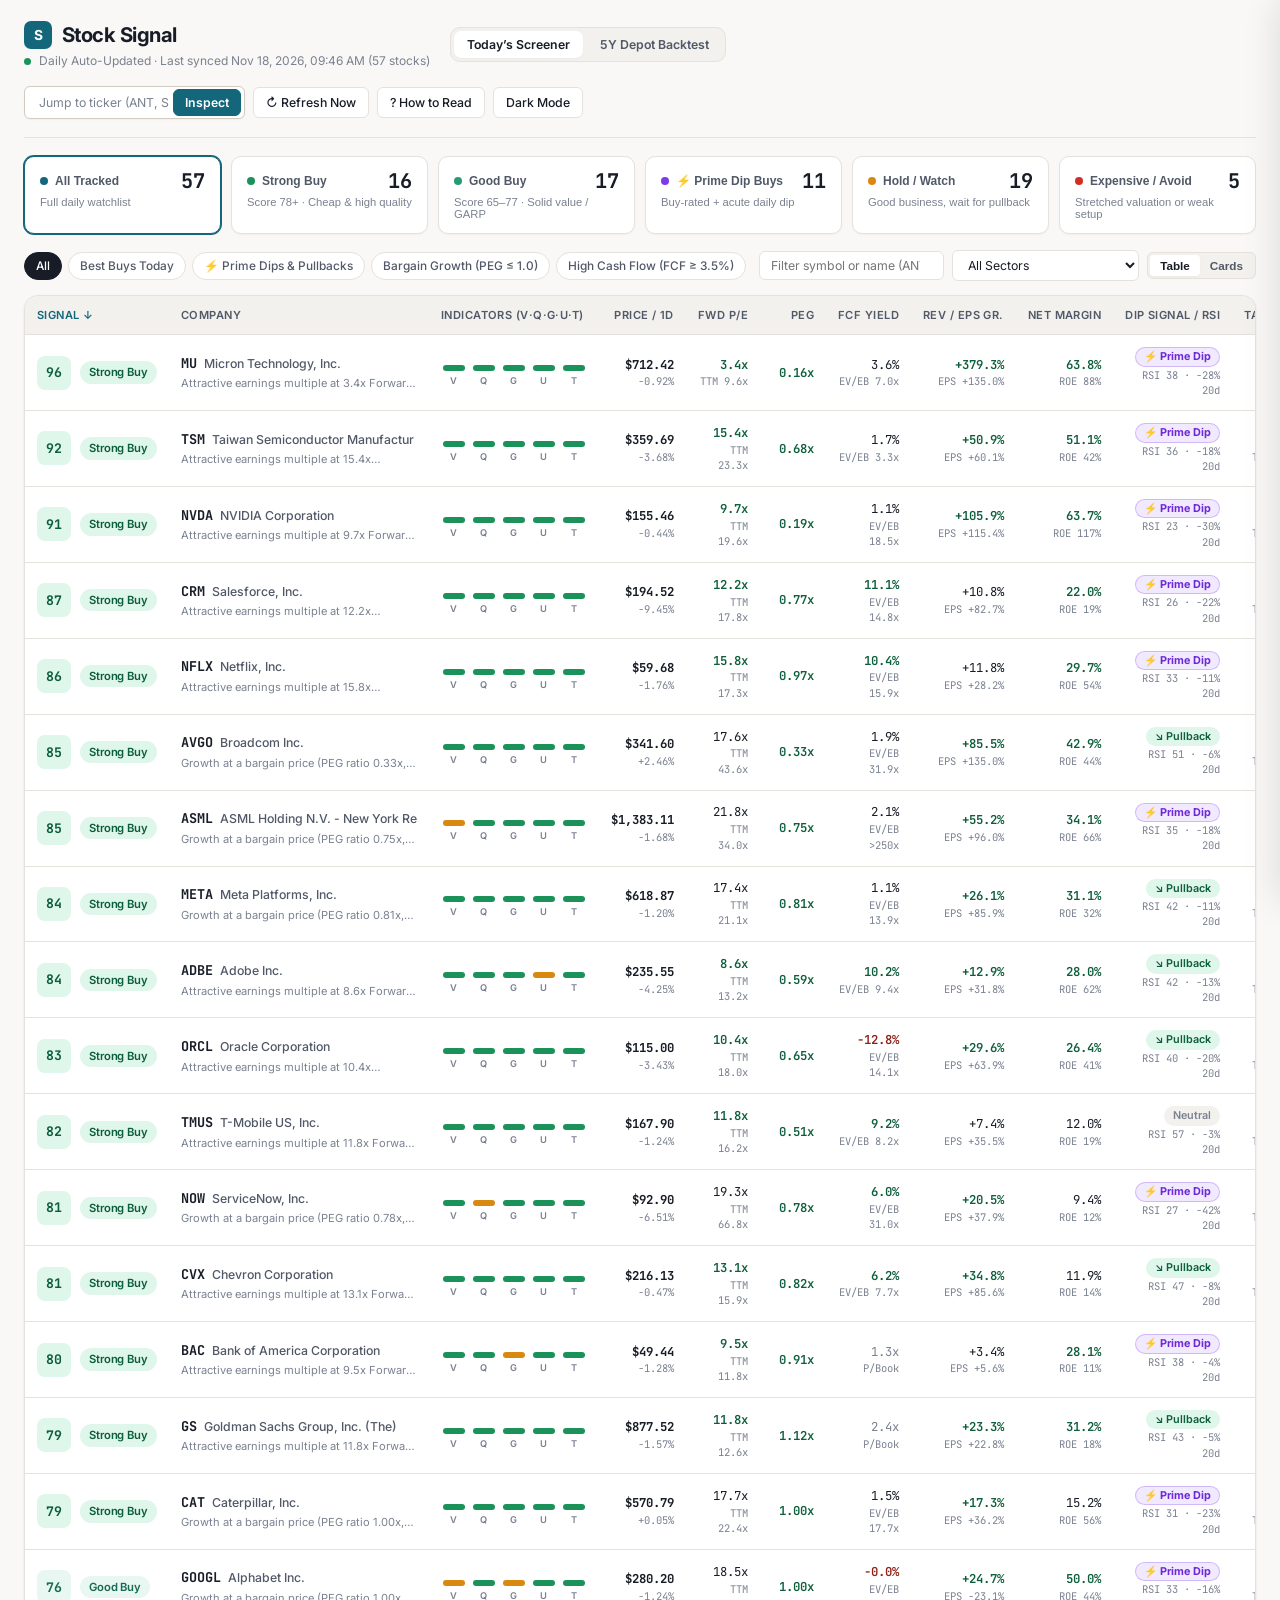
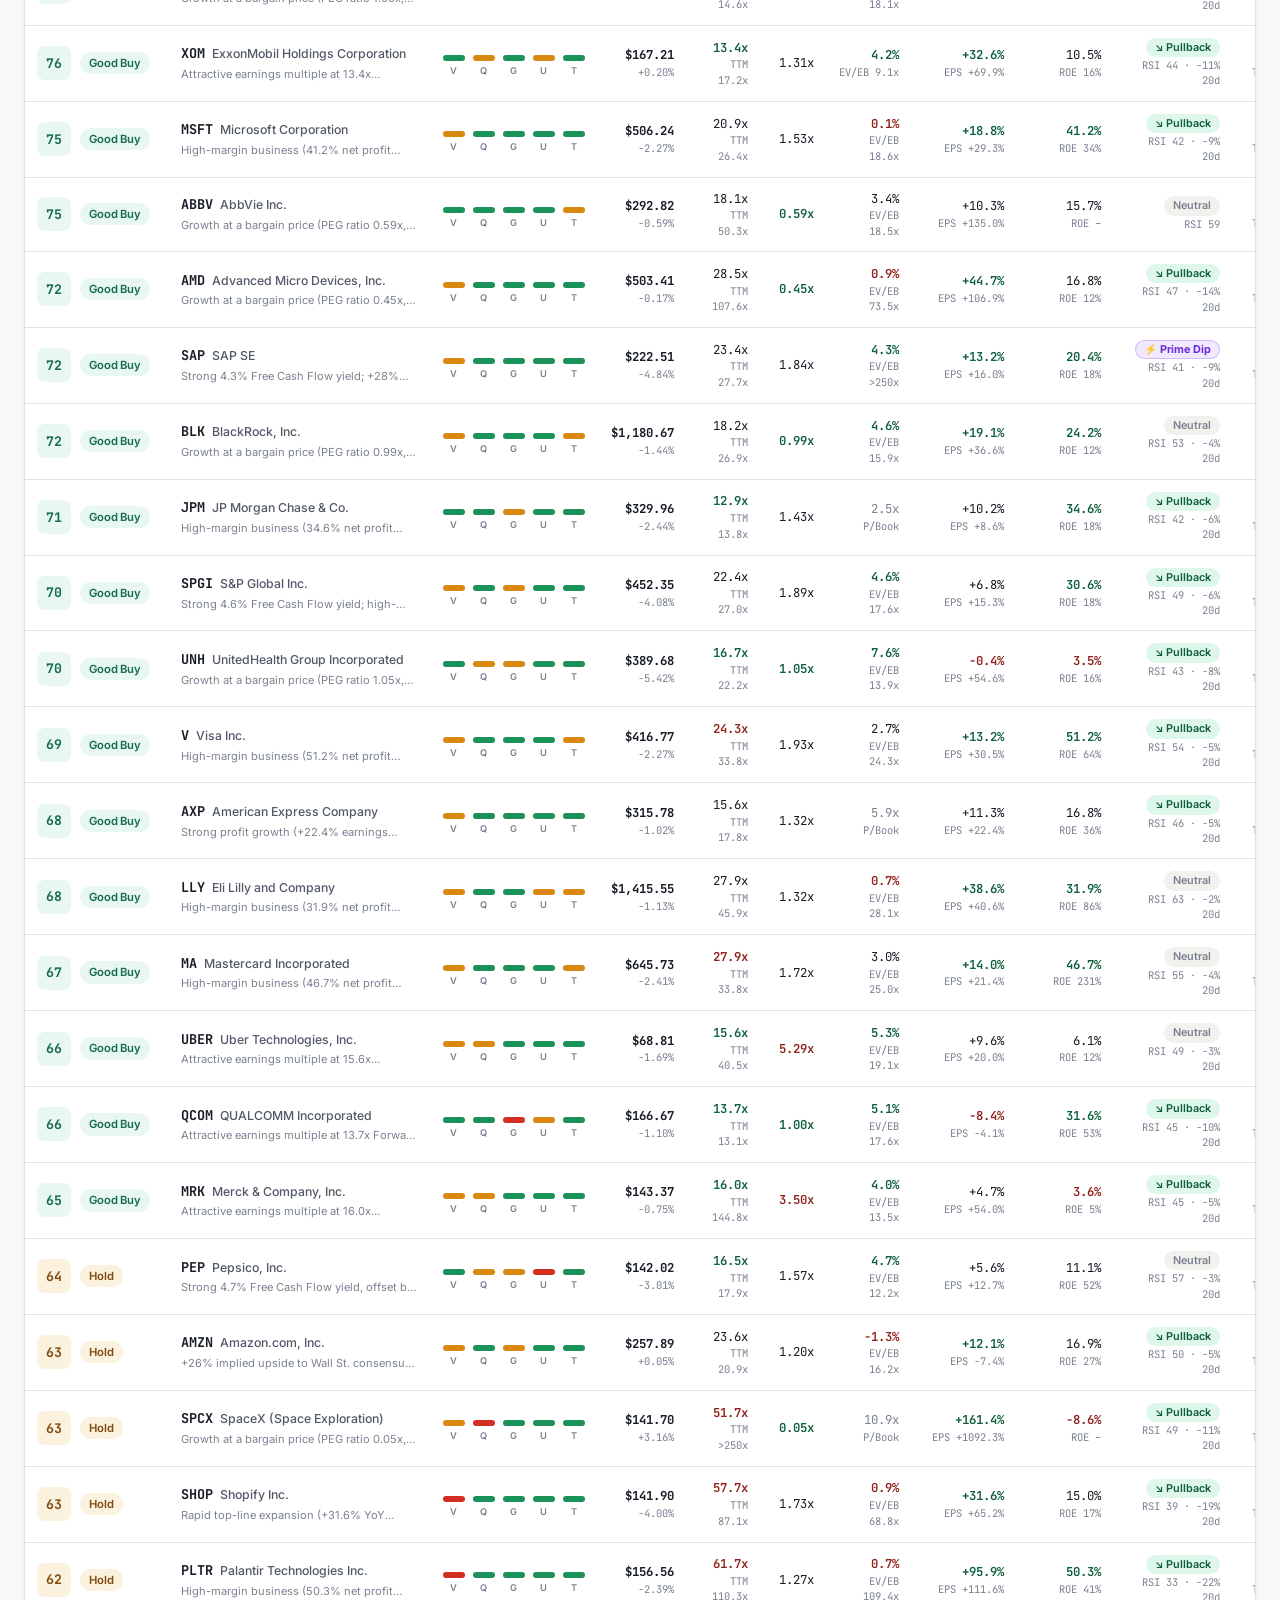
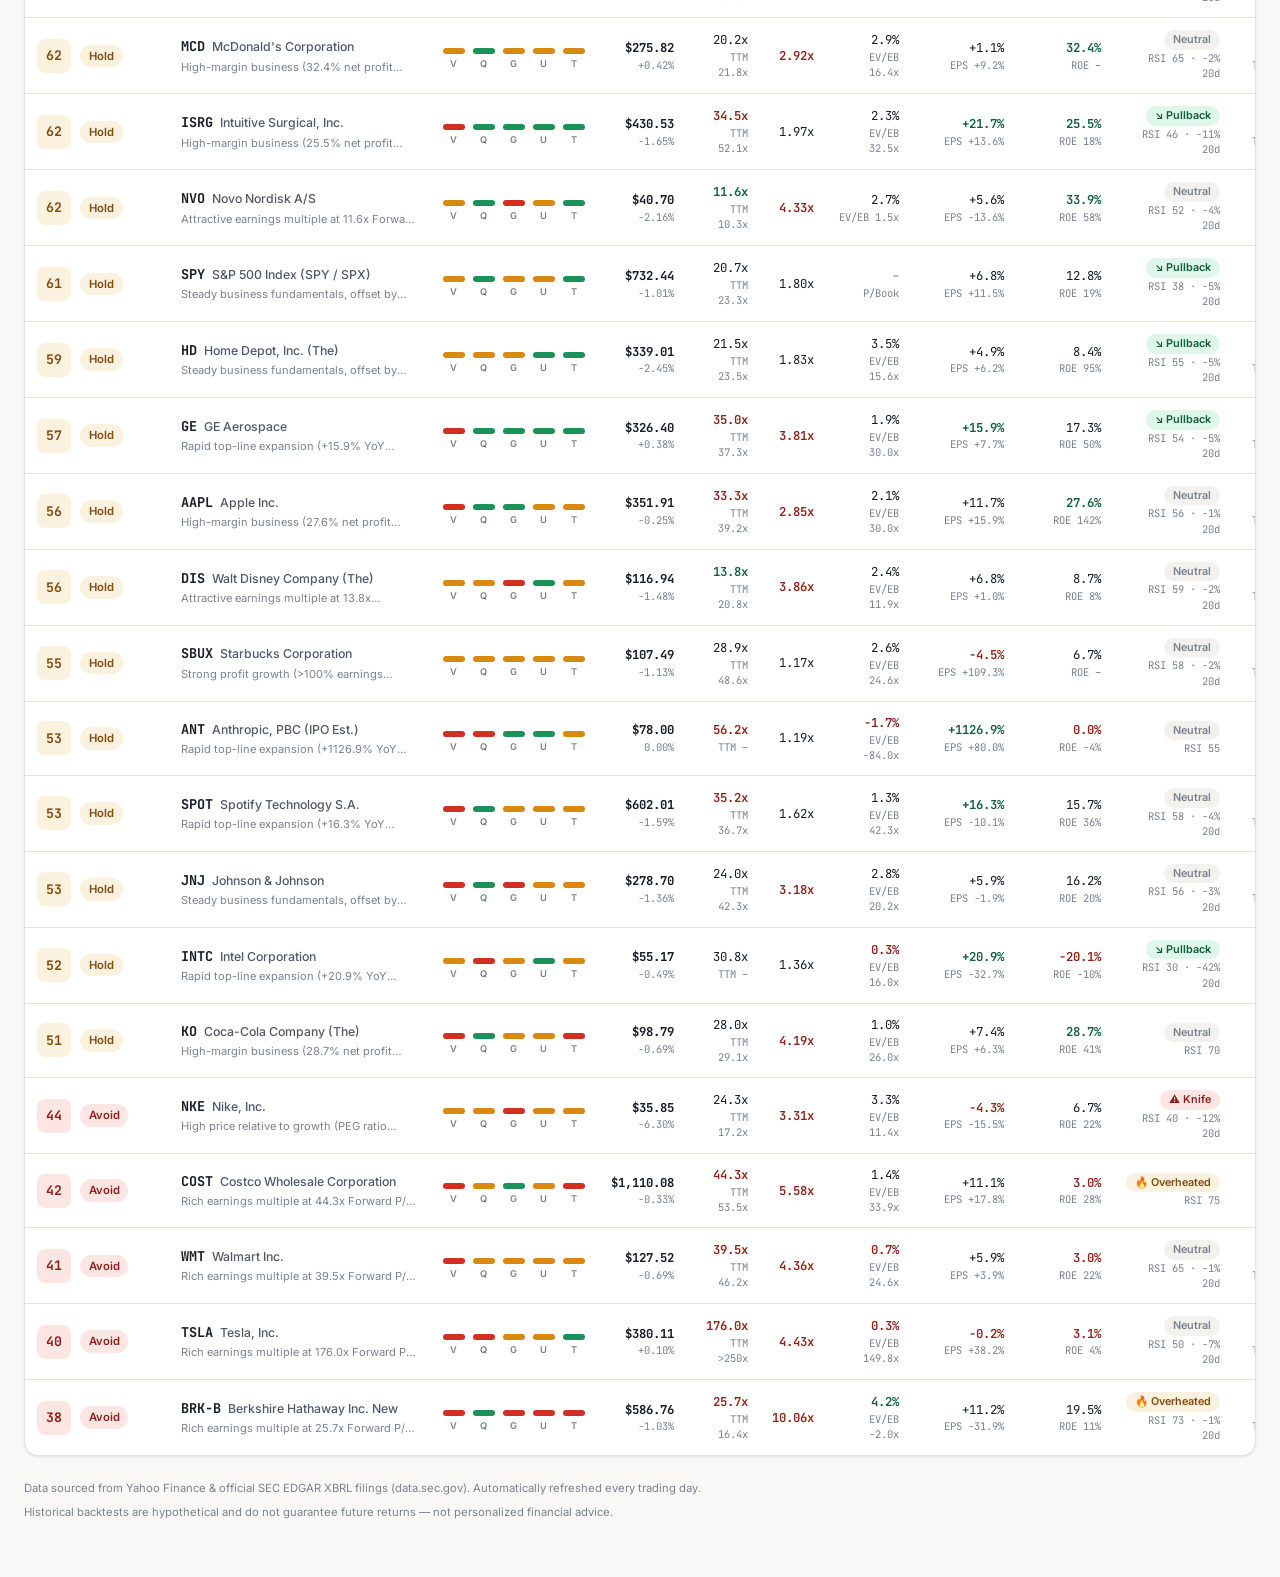
==== commit 1330d813: "Add ANT, SPCX & SPY (SPX) and Daily Dip Signal + Daily Dip-Buyer backtest" ====
--- a/public/index.html
+++ b/public/index.html
@@ -39,7 +39,7 @@
             class="add-ticker-input"
             type="text"
             maxlength="12"
-            placeholder="Add ticker (e.g. PLTR)"
+            placeholder="Add ticker (e.g. ANT, SPCX, SPY)"
             aria-label="Add stock ticker symbol"
           />
           <button id="add-ticker-btn" type="submit" class="btn btn-primary">+ Track</button>
@@ -80,8 +80,8 @@
         <span>Real cash profit generated per year divided by market cap. <b>4%+</b> means strong cash generation; under 1% means pricey.</span>
       </div>
       <div class="guide-item">
-        <strong>RSI (14-Day) Timing</strong>
-        <span>Measures short-term momentum (0–100). <b>Under 37</b> = pulled back / oversold (often a good entry); <b>over 70</b> = overheated (wait for dip).</span>
+        <strong>Dip Signal &amp; RSI Timing</strong>
+        <span>Flags daily entry windows: <b>⚡ Prime Dip</b> = Buy-rated stock with 14d RSI ≤ 38 or sharp 20d drop; <b>🔥 Overheated</b> = RSI ≥ 70 (wait for pullback).</span>
       </div>
       <div class="guide-item">
         <strong>5 Indicator Bars (V · Q · G · U · T)</strong>
@@ -117,6 +117,14 @@
           <span class="bucket-desc">Score 65–77 · Solid value / GARP</span>
         </button>
 
+        <button id="bucket-prime_dip" type="button" class="signal-bucket" data-verdict="prime_dip">
+          <div class="bucket-top">
+            <span class="bucket-label"><span class="bucket-dot" style="background:var(--sig-dip-dot)"></span>⚡ Prime Dip Buys</span>
+            <span id="count-prime_dip" class="bucket-count tabular">–</span>
+          </div>
+          <span class="bucket-desc">Buy-rated + acute daily dip</span>
+        </button>
+
         <button id="bucket-hold" type="button" class="signal-bucket" data-verdict="hold">
           <div class="bucket-top">
             <span class="bucket-label"><span class="bucket-dot" style="background:var(--sig-hold-dot)"></span>Hold / Watch</span>
@@ -139,8 +147,8 @@
         <div class="preset-pills" id="preset-pills">
           <button id="preset-all" type="button" class="pill active" data-preset="all">All</button>
           <button id="preset-top_buys" type="button" class="pill" data-preset="top_buys">Best Buys Today</button>
+          <button id="preset-oversold_dips" type="button" class="pill" data-preset="oversold_dips">⚡ Prime Dips &amp; Pullbacks</button>
           <button id="preset-bargain_growth" type="button" class="pill" data-preset="bargain_growth">Bargain Growth (PEG ≤ 1.0)</button>
-          <button id="preset-oversold_dips" type="button" class="pill" data-preset="oversold_dips">Oversold Dips (RSI &lt; 38)</button>
           <button id="preset-cash_cows" type="button" class="pill" data-preset="cash_cows">High Cash Flow (FCF ≥ 3.5%)</button>
         </div>
 
@@ -149,7 +157,7 @@
             id="filter-search-input"
             class="search-input"
             type="search"
-            placeholder="Filter symbol or name…"
+            placeholder="Filter symbol or name (ANT, SPX…)"
             aria-label="Filter stocks by ticker or company name"
           />
 
@@ -180,7 +188,7 @@
                   <th class="num sortable" data-sort="fcfYield" title="Free Cash Flow Yield = annual Free Cash Flow / Market Cap (higher = more real cash return).">FCF Yield</th>
                   <th class="num sortable" data-sort="revenueGrowth" title="Year-over-year Revenue Growth and blended EPS Growth">Rev / EPS Gr.</th>
                   <th class="num sortable" data-sort="profitMargin" title="Net Profit Margin & Return on Equity">Net Margin</th>
-                  <th class="num sortable" data-sort="rsi14" title="14-Day Relative Strength Index. Under 37 = oversold pullback; above 70 = overbought.">RSI (14d)</th>
+                  <th class="num sortable" data-sort="dipRank" title="Daily Dip Signal combining 14d RSI, 5d fast RSI, 20-day pullback, and fundamental Buy rating">Dip Signal / RSI</th>
                   <th class="num sortable" data-sort="targetUpsidePct" title="Implied upside or downside to Wall Street consensus mean price target">Target Upside</th>
                   <th class="num" title="Current position within 52-week Low to High price range + 1-year price trend">52W &amp; 1Y Trend</th>
                 </tr>
@@ -201,7 +209,7 @@
         <div class="bt-capital-group">
           <label for="bt-capital-input">Starting Fictitious Depot ($):</label>
           <input id="bt-capital-input" class="bt-capital-input tabular" type="number" min="100" step="1000" value="10000" />
-          <span style="font-size:0.76rem;color:var(--text-muted);">Monthly rebalanced · Dividends reinvested · 0.10% trading fee included</span>
+          <span style="font-size:0.76rem;color:var(--text-muted);">Daily Dip-Buyer + Monthly Depots · Dividends reinvested · 0.10% trading fee included</span>
         </div>
 
         <div class="preset-pills" id="bt-horizon-pills">
@@ -211,15 +219,16 @@
         </div>
       </div>
 
-      <!-- 4 Strategy Comparison Scorecards -->
+      <!-- 5 Strategy Comparison Scorecards -->
       <div id="bt-kpi-grid" class="bt-kpi-grid"></div>
 
       <!-- Equity Curve Chart -->
       <div class="bt-chart-card">
         <div class="chart-legend" style="margin-bottom:10px;">
           <div class="legend-items" style="flex-wrap:wrap;gap:14px;">
-            <span><i class="legend-swatch" style="background:var(--accent)"></i><strong>All Buys Depot</strong> (Strong + Good Buy)</span>
-            <span><i class="legend-swatch" style="background:var(--sig-strong-dot)"></i><strong>Strong Buy Only</strong> (Top Picks)</span>
+            <span><i class="legend-swatch" style="background:var(--sig-dip-dot)"></i><strong>⚡ Daily Dip-Buyer</strong> (Oversold GARP Entries)</span>
+            <span><i class="legend-swatch" style="background:var(--accent)"></i><strong>All Buys Depot</strong> (Monthly)</span>
+            <span><i class="legend-swatch" style="background:var(--sig-strong-dot)"></i><strong>Strong Buy Only</strong></span>
             <span><i class="legend-swatch" style="background:var(--sig-hold-dot)"></i><strong>Equal-Weight Watchlist</strong></span>
             <span><i class="legend-swatch" style="background:var(--text-muted)"></i><strong>S&amp;P 500 (SPY)</strong></span>
           </div>
@@ -237,6 +246,7 @@
               <thead>
                 <tr>
                   <th>Year</th>
+                  <th class="num">⚡ Daily Dip</th>
                   <th class="num">All Buys</th>
                   <th class="num">Strong Buy</th>
                   <th class="num">Equal Univ.</th>
--- a/public/index.css
+++ b/public/index.css
@@ -310,7 +310,7 @@
 
 .signal-strip {
   display: grid;
-  grid-template-columns: repeat(5, minmax(0, 1fr));
+  grid-template-columns: repeat(6, minmax(0, 1fr));
   gap: 10px;
   margin-top: 18px;
 }
@@ -1160,7 +1160,7 @@
 .bt-kpi-grid {
   margin-top: 14px;
   display: grid;
-  grid-template-columns: repeat(4, minmax(0, 1fr));
+  grid-template-columns: repeat(5, minmax(0, 1fr));
   gap: 12px;
 }
 
@@ -1176,7 +1176,8 @@
 }
 
 .bt-kpi-card.featured {
-  border-color: var(--accent);
+  border-color: #7c3aed;
+  box-shadow: 0 0 0 1px rgba(124, 58, 237, 0.28);
 }
 
 .bt-kpi-title {
@@ -1273,11 +1274,107 @@
   border: 1px solid var(--border-subtle);
 }
 
+@media (max-width: 1180px) {
+  .bt-kpi-grid {
+    grid-template-columns: repeat(3, minmax(0, 1fr));
+  }
+}
+
 @media (max-width: 1024px) {
+  .bt-two-col {
+    grid-template-columns: 1fr;
+  }
+}
+
+@media (max-width: 680px) {
   .bt-kpi-grid {
     grid-template-columns: repeat(2, minmax(0, 1fr));
   }
-  .bt-two-col {
-    grid-template-columns: 1fr;
-  }
-}
+}
+
+/* ==========================================================================
+   Daily Dip Signal Pills & Drawer Callout
+   ========================================================================== */
+
+:root {
+  --sig-dip-dot: #7c3aed;
+  --sig-dip-bg: rgba(124, 58, 237, 0.11);
+  --sig-dip-fg: #6d28d9;
+  --sig-dip-border: rgba(124, 58, 237, 0.28);
+}
+
+[data-theme="dark"] {
+  --sig-dip-dot: #a78bfa;
+  --sig-dip-bg: rgba(139, 92, 246, 0.2);
+  --sig-dip-fg: #ddd6fe;
+  --sig-dip-border: rgba(167, 139, 250, 0.35);
+}
+
+.dip-pill {
+  display: inline-flex;
+  align-items: center;
+  gap: 3px;
+  font-family: var(--font-sans);
+  font-size: 0.72rem;
+  font-weight: 600;
+  line-height: 1.25;
+  padding: 2px 8px;
+  border-radius: 999px;
+  white-space: nowrap;
+  border: 1px solid transparent;
+}
+
+.dip-prime_dip {
+  background: var(--sig-dip-bg);
+  color: var(--sig-dip-fg);
+  border-color: var(--sig-dip-border);
+  font-weight: 700;
+}
+
+.dip-pullback {
+  background: var(--sig-strong-bg);
+  color: var(--sig-strong-fg);
+}
+
+.dip-overheated {
+  background: var(--sig-hold-bg);
+  color: var(--sig-hold-fg);
+}
+
+.dip-falling_knife {
+  background: var(--sig-avoid-bg);
+  color: var(--sig-avoid-fg);
+}
+
+.dip-neutral {
+  background: var(--bg-subtle);
+  color: var(--text-muted);
+}
+
+.dip-callout-box {
+  margin-top: 14px;
+  padding: 12px 14px;
+  border-radius: var(--radius-md);
+  background: var(--bg-subtle);
+  border: 1px solid var(--border-subtle);
+  border-left: 3px solid var(--sig-dip-dot);
+}
+
+.dip-callout-head {
+  display: flex;
+  flex-wrap: wrap;
+  align-items: center;
+  justify-content: space-between;
+  gap: 8px;
+  margin-bottom: 6px;
+}
+
+.dip-callout-stats {
+  display: flex;
+  flex-wrap: wrap;
+  gap: 10px;
+  font-family: var(--font-mono);
+  font-size: 0.75rem;
+  color: var(--text-secondary);
+}
+
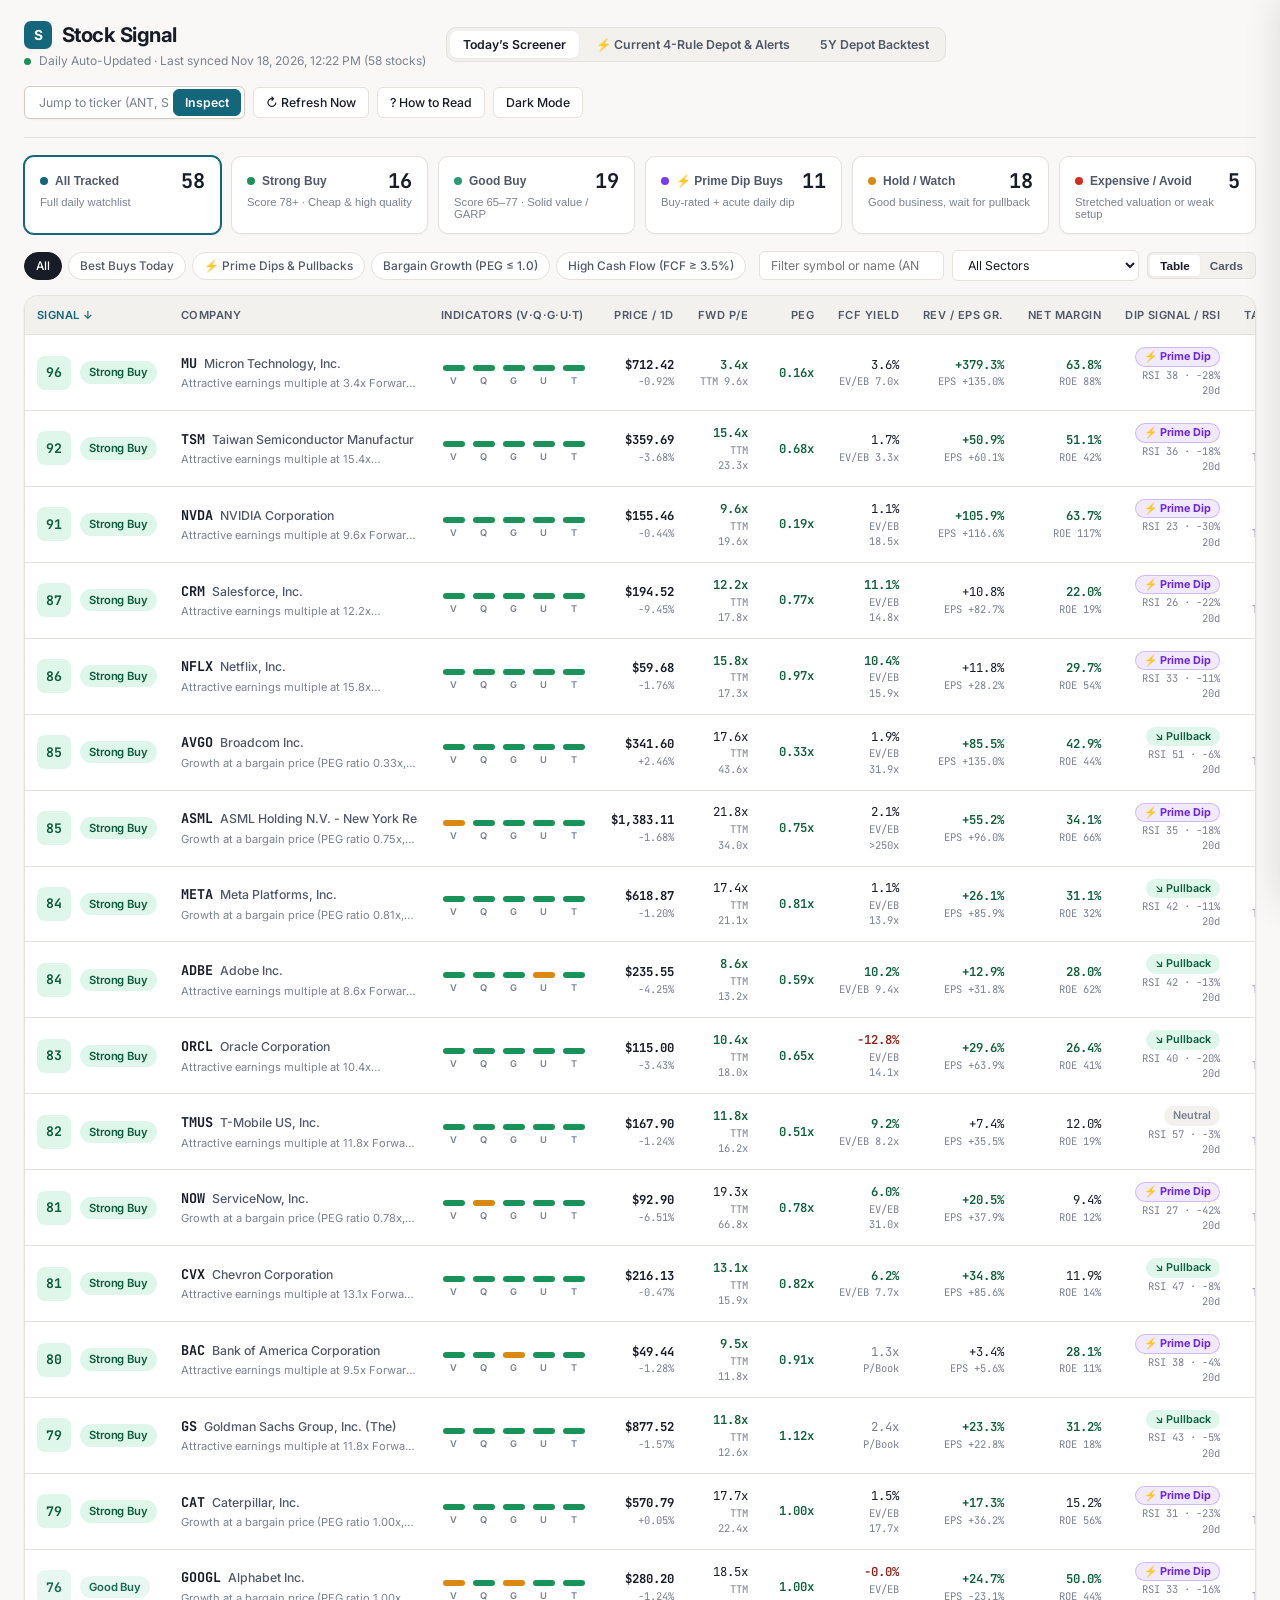
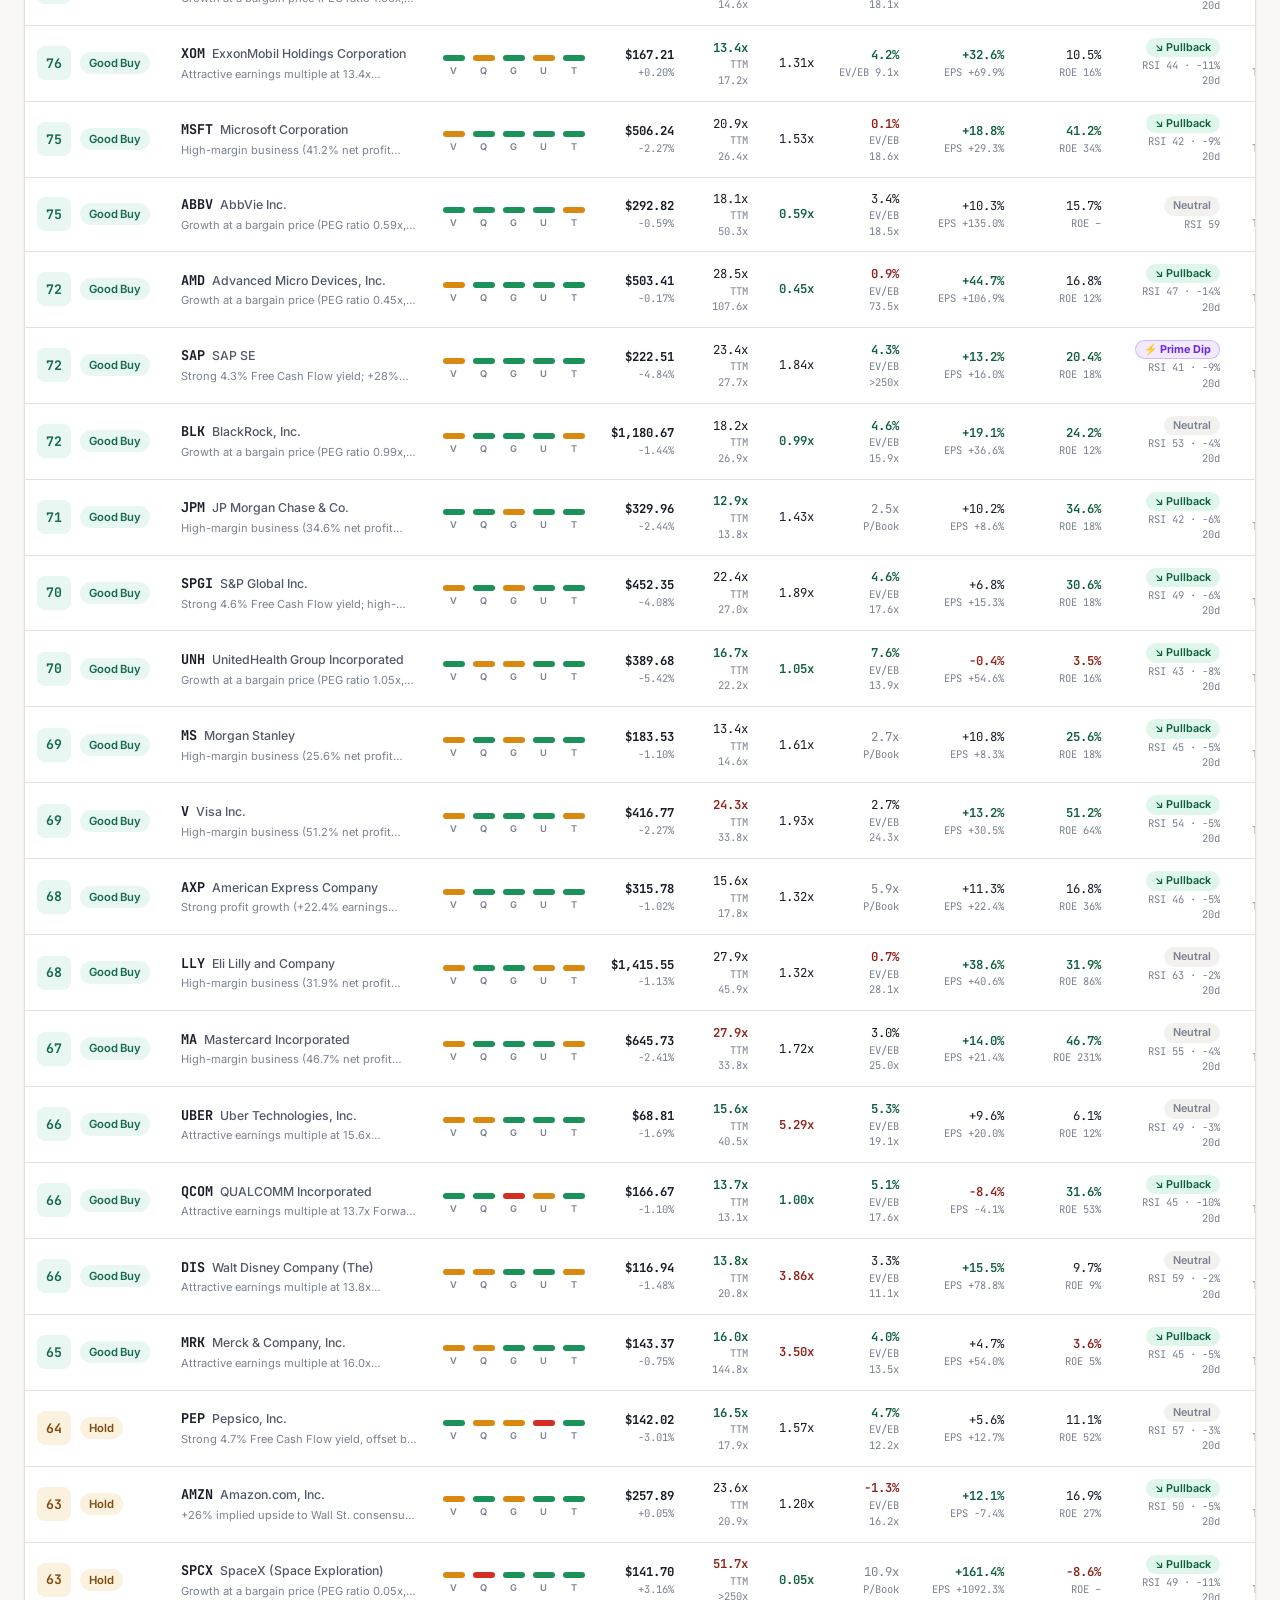
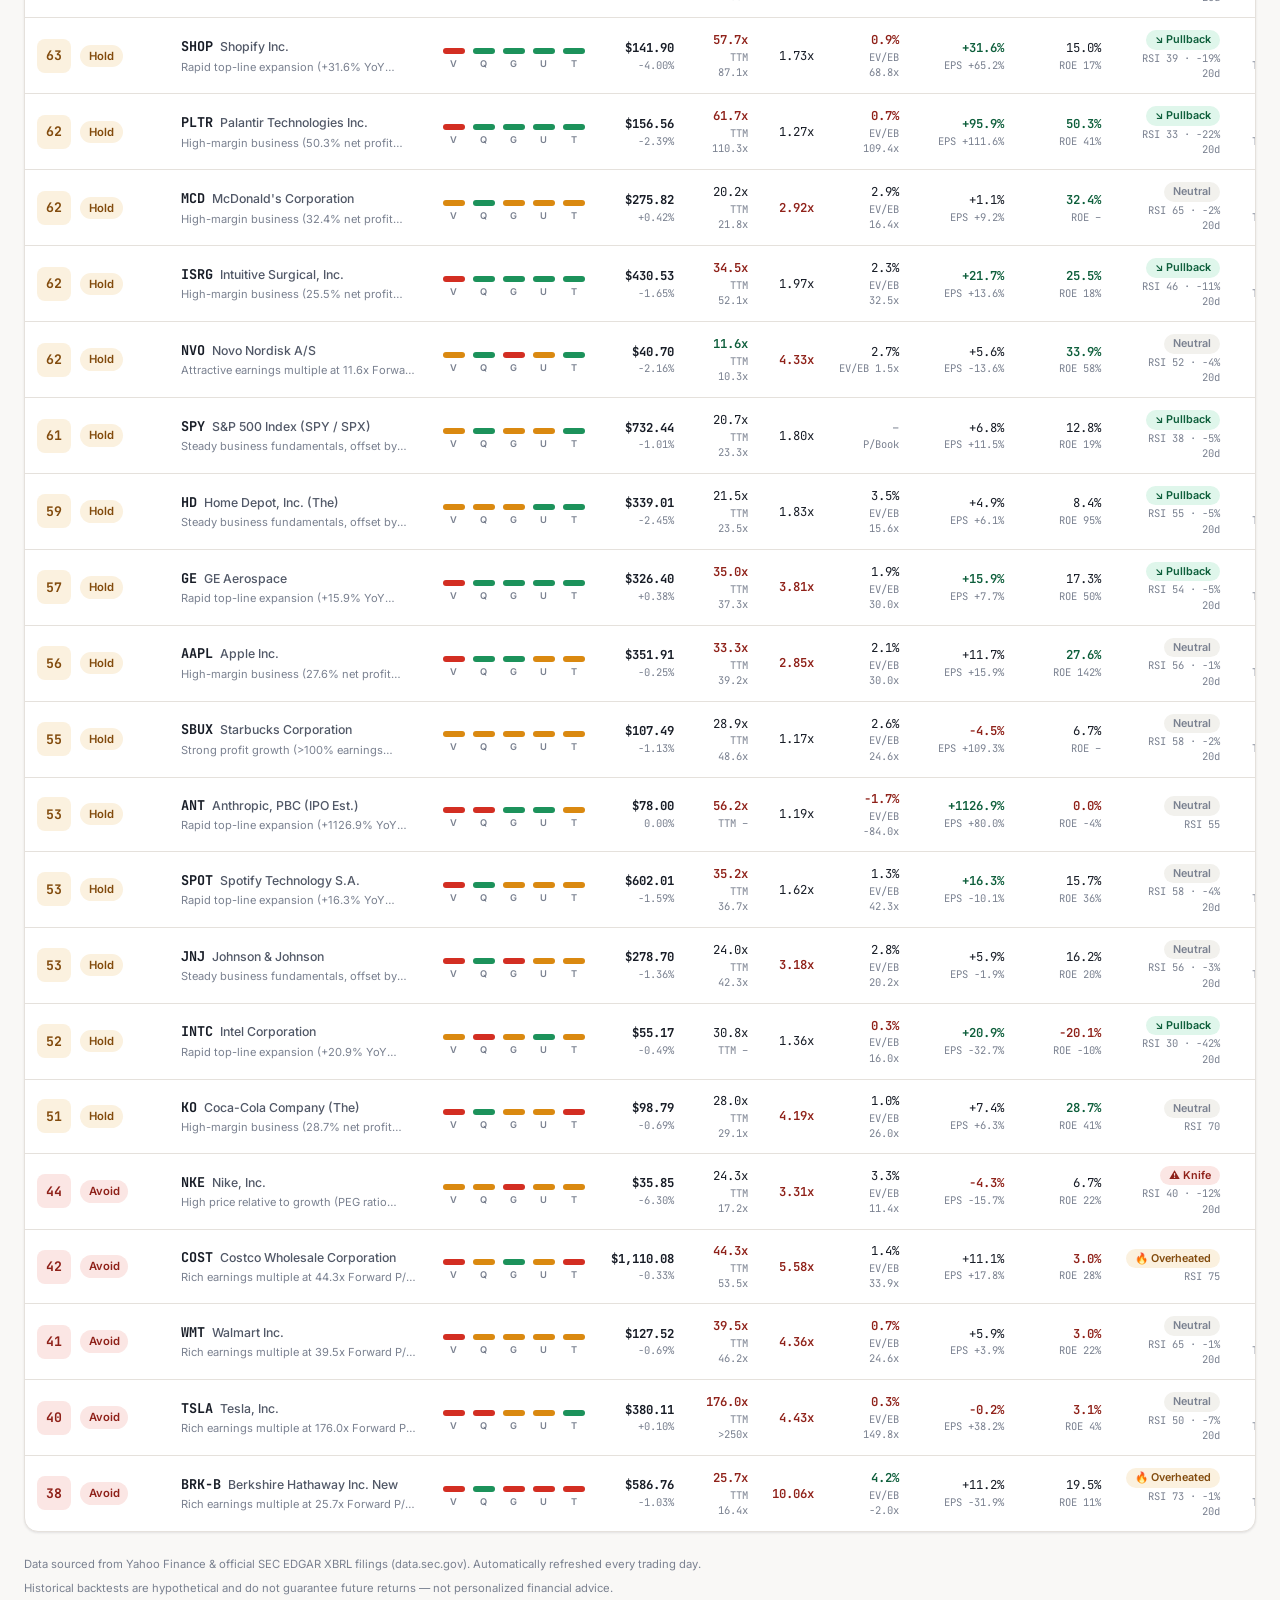
==== commit 7a3a6413: "Add Current 4-Rule Playbook Depot tab, 4Y profit simulator, and automated signal email alerts" ====
--- a/public/index.html
+++ b/public/index.html
@@ -28,6 +28,7 @@
 
         <nav class="main-nav-tabs" aria-label="Primary Views">
           <button id="nav-tab-screener" type="button" class="main-nav-btn active">Today’s Screener</button>
+          <button id="nav-tab-depot" type="button" class="main-nav-btn">⚡ Current 4-Rule Depot &amp; Alerts</button>
           <button id="nav-tab-backtest" type="button" class="main-nav-btn">5Y Depot Backtest</button>
         </nav>
       </div>
@@ -203,19 +204,196 @@
       </main>
     </div>
 
-    <!-- ==================== TAB 2: FICTITIOUS DEPOT BACKTEST ==================== -->
+    <!-- ==================== TAB 2: CURRENT 4-RULE DEPOT & EMAIL ALERTS ==================== -->
+    <section id="depot-view-root" class="hidden-panel" aria-label="Current 4-Rule Playbook Depot and Email Alerts">
+      <div class="bt-toolbar" style="flex-direction:column;align-items:stretch;gap:12px;">
+        <!-- 4 Rules Strip -->
+        <div class="depot-rules-grid">
+          <div class="depot-rule-chip">
+            <span class="depot-rule-num">1</span>
+            <div>
+              <strong>S&amp;P 100 Mega-Caps Only</strong>
+              <span>Dominant blue chips only — zero mid-cap falling knives</span>
+            </div>
+          </div>
+          <div class="depot-rule-chip">
+            <span class="depot-rule-num">2</span>
+            <div>
+              <strong>Up to 6 Equal Slots · Idle in SPY</strong>
+              <span>Equal weight across active dips; 100% SPY when 0 qualify</span>
+            </div>
+          </div>
+          <div class="depot-rule-chip">
+            <span class="depot-rule-num">3</span>
+            <div>
+              <strong>Buy ⚡ Prime Dip (Max 3/Sector)</strong>
+              <span>Score &ge;64, Val &ge;48 &amp; RSI-14 &le;42 / 20d dip &le;-6%</span>
+            </div>
+          </div>
+          <div class="depot-rule-chip">
+            <span class="depot-rule-num">4</span>
+            <div>
+              <strong>Hold &ge;10d · Sell RSI &ge;72 / Score &lt;50</strong>
+              <span>Also exits on sharp snap-back (5d RSI &ge;78) · 0.10% fee</span>
+            </div>
+          </div>
+        </div>
+
+        <div style="display:flex;flex-wrap:wrap;align-items:center;justify-content:space-between;gap:10px;padding-top:9px;border-top:1px solid var(--border-subtle);">
+          <div class="bt-capital-group" style="flex-wrap:wrap;gap:8px;">
+            <label for="depot-capital-input">Starting Depot ($):</label>
+            <input id="depot-capital-input" class="bt-capital-input tabular" type="number" min="100" step="1000" value="10000" />
+            <div class="preset-pills" id="depot-cap-pills">
+              <button type="button" class="pill active" data-cap="10000">$10k</button>
+              <button type="button" class="pill" data-cap="25000">$25k</button>
+              <button type="button" class="pill" data-cap="50000">$50k</button>
+              <button type="button" class="pill" data-cap="100000">$100k</button>
+            </div>
+          </div>
+
+          <div style="display:flex;flex-wrap:wrap;align-items:center;gap:8px;">
+            <span style="font-size:0.78rem;font-weight:600;color:var(--text-secondary);">Horizon:</span>
+            <div class="preset-pills" id="depot-window-pills">
+              <button type="button" class="pill active" data-win="4y">4 Years (Nov 2022–Today)</button>
+              <button type="button" class="pill" data-win="5y">5 Years</button>
+              <button type="button" class="pill" data-win="3y">3 Years</button>
+              <button type="button" class="pill" data-win="2y">2 Years</button>
+              <button type="button" class="pill" data-win="1y">1 Year</button>
+            </div>
+          </div>
+        </div>
+      </div>
+
+      <!-- 5 KPI Scorecards -->
+      <div id="depot-kpi-grid" class="bt-kpi-grid"></div>
+
+      <!-- 4-Rule Depot vs SPY Equity Curve -->
+      <div class="bt-chart-card">
+        <div class="chart-legend" style="margin-bottom:10px;">
+          <div class="legend-items" style="flex-wrap:wrap;gap:14px;">
+            <span><i class="legend-swatch" style="background:var(--sig-dip-dot)"></i><strong>⚡ 4-Rule Playbook Depot</strong> (Survivorship-Free S&amp;P 100 · Net of 0.10% Fee)</span>
+            <span><i class="legend-swatch" style="background:var(--text-muted)"></i><strong>S&amp;P 500 (SPY Total Return)</strong></span>
+          </div>
+          <span id="depot-chart-readout" class="tabular">Hover curve to inspect depot value &amp; profit</span>
+        </div>
+        <canvas id="depot-equity-canvas"></canvas>
+      </div>
+
+      <!-- Current Live 6-Slot Depot Table -->
+      <div class="table-card" style="margin-top:14px;">
+        <div style="padding:13px 16px;border-bottom:1px solid var(--border-subtle);display:flex;flex-wrap:wrap;align-items:center;justify-content:space-between;gap:8px;">
+          <div>
+            <h3 style="margin:0;font-size:0.95rem;">📊 Current Live 4-Rule Depot Holdings (6 Equal Slots · Auto-Updated Twice Daily)</h3>
+            <p id="depot-slots-subtitle" style="margin:2px 0 0;font-size:0.77rem;color:var(--text-muted);">Click any stock row to inspect its full valuation &amp; RSI chart.</p>
+          </div>
+          <a href="#email-alerts-box" class="btn btn-primary" style="text-decoration:none;font-size:0.78rem;">🔔 Email Me On Signal Change</a>
+        </div>
+        <div class="table-scroll">
+          <table class="stock-table" id="depot-slots-table">
+            <thead>
+              <tr>
+                <th>Slot</th>
+                <th>Position</th>
+                <th class="num">Slot Value</th>
+                <th class="num">Entry Date &amp; Price</th>
+                <th class="num">Current Price</th>
+                <th class="num">Slot P&amp;L</th>
+                <th class="num">Hold Days</th>
+                <th>Exit Rule Distance (Sell RSI &ge;72 / 5d &ge;78 / Score &lt;50)</th>
+              </tr>
+            </thead>
+            <tbody id="depot-slots-tbody"></tbody>
+          </table>
+        </div>
+      </div>
+
+      <!-- Bottom Two-Column: Closed Trade Ledger + Automated Email Alert Setup -->
+      <div class="bt-two-col" style="margin-top:14px;">
+        <div class="bt-panel-box">
+          <h3>Recent Closed 4-Rule Rotations &amp; Yearly Alpha</h3>
+          <div id="depot-yearly-strip" style="display:flex;flex-wrap:wrap;gap:8px;margin-bottom:12px;"></div>
+          <div class="table-scroll" style="max-height:420px;overflow-y:auto;">
+            <table class="stock-table">
+              <thead>
+                <tr>
+                  <th>Stock</th>
+                  <th>Entry &rarr; Exit</th>
+                  <th class="num">Days</th>
+                  <th class="num">Return</th>
+                  <th>Exit Trigger</th>
+                </tr>
+              </thead>
+              <tbody id="depot-trades-tbody"></tbody>
+            </table>
+          </div>
+        </div>
+
+        <div class="bt-panel-box" id="email-alerts-box">
+          <div style="display:flex;flex-wrap:wrap;align-items:center;justify-content:space-between;gap:8px;margin-bottom:8px;">
+            <h3 style="margin:0;">🔔 Automated Signal Email Alerts</h3>
+            <span class="dip-pill dip-pullback">● Active · Zero-Spam Mode</span>
+          </div>
+          <p style="margin:0 0 12px;font-size:0.81rem;color:var(--text-secondary);line-height:1.5;">
+            GitHub Actions runs <strong>twice every trading weekday (14:00 &amp; 21:30 UTC)</strong> and emails you <strong>only when a real signal triggers</strong>:
+            a new S&amp;P 100 <b>⚡ Prime Dip Buy</b> or a 6-Slot <b>🔴 Sell / Rotate</b> (<code>14d RSI &ge; 72</code>, <code>5d RSI &ge; 78</code>, or <code>Score &lt; 50</code>).
+          </p>
+
+          <div class="alert-setup-steps">
+            <div class="alert-step-card">
+              <div class="alert-step-title">✓ Mode 1: Instant GitHub Email Relay (Already Active — 0 Keys Needed)</div>
+              <p>Whenever a Buy or Sell rule triggers, the workflow posts to a single <code>🔔 Stock Signal — Live Buy &amp; Exit Alert Stream</code> issue mentioning <code>@samuelburbulla</code>, which GitHub immediately emails straight to your verified GitHub inbox.</p>
+            </div>
+
+            <div class="alert-step-card">
+              <div class="alert-step-title">✉ Mode 2: Direct Rich HTML Email (Gmail / iCloud / GMX / Outlook or Resend)</div>
+              <p>Want standalone HTML tables sent to any custom email address? Add Encrypted Secrets in your repo:</p>
+              <div class="secret-code-row">
+                <code>ALERT_EMAIL_TO</code> <span>Your email (e.g. <code>you@gmail.com</code>)</span>
+              </div>
+              <div class="secret-code-row">
+                <code>SMTP_USER</code> &amp; <code>SMTP_PASS</code> <span>Sender email + App Password (auto-detects Gmail, iCloud, GMX, Web.de, Outlook) — <em>or</em> set <code>RESEND_API_KEY</code></span>
+              </div>
+              <div style="display:flex;flex-wrap:wrap;gap:8px;margin-top:10px;">
+                <a href="https://github.com/samuelburbulla/stock-signal/settings/secrets/actions" target="_blank" rel="noopener" class="btn btn-primary" style="text-decoration:none;font-size:0.77rem;">1. Set GitHub Email Secrets &nearr;</a>
+                <a href="https://github.com/samuelburbulla/stock-signal/actions/workflows/daily-update.yml" target="_blank" rel="noopener" class="btn" style="text-decoration:none;font-size:0.77rem;">2. Run Workflow &rarr; Send Test Email &nearr;</a>
+              </div>
+            </div>
+          </div>
+
+          <details style="margin-top:12px;">
+            <summary style="cursor:pointer;font-size:0.8rem;font-weight:600;color:var(--accent);">Preview Latest Formatted Alert Email</summary>
+            <div id="depot-email-preview" class="email-preview-frame"></div>
+          </details>
+        </div>
+      </div>
+    </section>
+
+    <!-- ==================== TAB 3: FICTITIOUS DEPOT BACKTEST ==================== -->
     <section id="backtest-view-root" class="hidden-panel" aria-label="Historical Fictitious Depot Backtest">
-      <div class="bt-toolbar">
-        <div class="bt-capital-group">
-          <label for="bt-capital-input">Starting Fictitious Depot ($):</label>
-          <input id="bt-capital-input" class="bt-capital-input tabular" type="number" min="100" step="1000" value="10000" />
-          <span style="font-size:0.76rem;color:var(--text-muted);">Daily Dip-Buyer + Monthly Depots · Dividends reinvested · 0.10% trading fee included</span>
-        </div>
-
-        <div class="preset-pills" id="bt-horizon-pills">
-          <button type="button" class="pill active" data-horizon="5y">5 Years (Nov 2021–2026)</button>
-          <button type="button" class="pill" data-horizon="3y">3 Years (Nov 2023–2026)</button>
-          <button type="button" class="pill" data-horizon="1y">1 Year (Nov 2025–2026)</button>
+      <div class="bt-toolbar" style="flex-direction:column;align-items:stretch;gap:11px;">
+        <div style="display:flex;flex-wrap:wrap;align-items:center;justify-content:space-between;gap:10px;">
+          <div style="display:flex;flex-wrap:wrap;align-items:center;gap:8px;">
+            <span style="font-size:0.79rem;font-weight:700;color:var(--text-primary);">Selection Bucket (Zero Hindsight):</span>
+            <div class="preset-pills" id="bt-universe-pills">
+              <button type="button" class="pill active" data-universe="sp100_2021" title="Exact 98 S&amp;P 100 US mega-caps as of Nov 30, 2021 — includes fallen angels (INTC, PYPL, BA, DIS, PFE) and excludes hindsight 2026 entrants (PLTR, MU, AMD)">Nov 2021 Mega-Caps (S&amp;P 100)</button>
+              <button type="button" class="pill" data-universe="nyse_2021" title="All 341 NYSE-listed S&amp;P 500 stocks as of Nov 30, 2021 across all sectors, including bankruptcies (First Republic Bank -&gt; $0)">Nov 2021 NYSE Bucket (341 Stocks)</button>
+              <button type="button" class="pill" data-universe="watchlist_2026" title="Today's 2026 watchlist backtested to 2021 — shown side-by-side to illustrate survivorship bias">2026 Watchlist (Biased Ref.)</button>
+            </div>
+          </div>
+
+          <div class="preset-pills" id="bt-horizon-pills">
+            <button type="button" class="pill active" data-horizon="5y">5 Years (Nov 2021–2026)</button>
+            <button type="button" class="pill" data-horizon="3y">3 Years (Nov 2023–2026)</button>
+            <button type="button" class="pill" data-horizon="1y">1 Year (Nov 2025–2026)</button>
+          </div>
+        </div>
+
+        <div style="display:flex;flex-wrap:wrap;align-items:center;justify-content:space-between;gap:10px;padding-top:9px;border-top:1px solid var(--border-subtle);">
+          <div class="bt-capital-group">
+            <label for="bt-capital-input">Starting Fictitious Depot ($):</label>
+            <input id="bt-capital-input" class="bt-capital-input tabular" type="number" min="100" step="1000" value="10000" />
+            <span id="bt-universe-meta" style="font-size:0.76rem;color:var(--text-muted);">Survivorship-free Nov 2021 cohort · SEC filings gated by filing date · 0.10% trading fee</span>
+          </div>
         </div>
       </div>
 
@@ -229,7 +407,7 @@
             <span><i class="legend-swatch" style="background:var(--sig-dip-dot)"></i><strong>⚡ Daily Dip-Buyer</strong> (Oversold GARP Entries)</span>
             <span><i class="legend-swatch" style="background:var(--accent)"></i><strong>All Buys Depot</strong> (Monthly)</span>
             <span><i class="legend-swatch" style="background:var(--sig-strong-dot)"></i><strong>Strong Buy Only</strong></span>
-            <span><i class="legend-swatch" style="background:var(--sig-hold-dot)"></i><strong>Equal-Weight Watchlist</strong></span>
+            <span><i class="legend-swatch" style="background:var(--sig-hold-dot)"></i><strong>Equal-Weight Bucket</strong></span>
             <span><i class="legend-swatch" style="background:var(--text-muted)"></i><strong>S&amp;P 500 (SPY)</strong></span>
           </div>
           <span id="bt-chart-readout" class="tabular">Hover chart to inspect monthly depot value</span>
@@ -281,7 +459,10 @@
 
   <script src="data/stocks_snapshot.js"></script>
   <script src="data/backtest_snapshot.js"></script>
+  <script src="data/four_rule_depot_snapshot.js"></script>
+  <script src="data/alert_snapshot.js"></script>
   <script src="app.js"></script>
   <script src="backtest_ui.js"></script>
+  <script src="depot_ui.js"></script>
 </body>
 </html>
--- a/public/index.css
+++ b/public/index.css
@@ -1378,3 +1378,140 @@
   color: var(--text-secondary);
 }
 
+
+/* ==========================================================================
+   Current 4-Rule Depot & Automated Signal Email Alerts
+   ========================================================================== */
+
+.depot-rules-grid {
+  display: grid;
+  grid-template-columns: repeat(4, minmax(0, 1fr));
+  gap: 9px;
+}
+
+@media (max-width: 1024px) {
+  .depot-rules-grid {
+    grid-template-columns: repeat(2, minmax(0, 1fr));
+  }
+}
+
+@media (max-width: 600px) {
+  .depot-rules-grid {
+    grid-template-columns: 1fr;
+  }
+}
+
+.depot-rule-chip {
+  display: flex;
+  align-items: flex-start;
+  gap: 9px;
+  padding: 9px 11px;
+  border-radius: var(--radius-md);
+  background: var(--bg-subtle);
+  border: 1px solid var(--border-subtle);
+}
+
+.depot-rule-num {
+  width: 22px;
+  height: 22px;
+  border-radius: 999px;
+  background: var(--sig-dip-bg);
+  color: var(--sig-dip-fg);
+  border: 1px solid var(--sig-dip-border);
+  font-family: var(--font-mono);
+  font-size: 0.74rem;
+  font-weight: 700;
+  display: inline-flex;
+  align-items: center;
+  justify-content: center;
+  flex-shrink: 0;
+  margin-top: 1px;
+}
+
+.depot-rule-chip strong {
+  display: block;
+  font-size: 0.79rem;
+  color: var(--text-primary);
+}
+
+.depot-rule-chip span {
+  display: block;
+  font-size: 0.72rem;
+  color: var(--text-muted);
+  line-height: 1.35;
+  margin-top: 2px;
+}
+
+.exit-meter-wrap {
+  display: flex;
+  flex-wrap: wrap;
+  align-items: center;
+  gap: 8px;
+  font-size: 0.75rem;
+}
+
+.exit-meter-pill {
+  font-family: var(--font-mono);
+  font-size: 0.72rem;
+  padding: 2px 7px;
+  border-radius: 5px;
+  background: var(--bg-subtle);
+  border: 1px solid var(--border-subtle);
+}
+
+.alert-setup-steps {
+  display: flex;
+  flex-direction: column;
+  gap: 10px;
+}
+
+.alert-step-card {
+  padding: 11px 13px;
+  border-radius: var(--radius-md);
+  background: var(--bg-subtle);
+  border: 1px solid var(--border-subtle);
+}
+
+.alert-step-title {
+  font-size: 0.81rem;
+  font-weight: 700;
+  color: var(--text-primary);
+  margin-bottom: 4px;
+}
+
+.alert-step-card p {
+  margin: 0;
+  font-size: 0.77rem;
+  color: var(--text-secondary);
+  line-height: 1.45;
+}
+
+.secret-code-row {
+  display: flex;
+  flex-wrap: wrap;
+  align-items: center;
+  gap: 7px;
+  margin-top: 6px;
+  font-size: 0.75rem;
+  color: var(--text-secondary);
+}
+
+.secret-code-row code, .alert-step-card code {
+  font-family: var(--font-mono);
+  font-size: 0.73rem;
+  padding: 1px 6px;
+  border-radius: 4px;
+  background: var(--bg-surface);
+  border: 1px solid var(--border-subtle);
+  color: var(--text-primary);
+}
+
+.email-preview-frame {
+  margin-top: 9px;
+  padding: 12px;
+  border-radius: var(--radius-md);
+  background: #ffffff;
+  border: 1px solid var(--border-subtle);
+  max-height: 360px;
+  overflow-y: auto;
+}
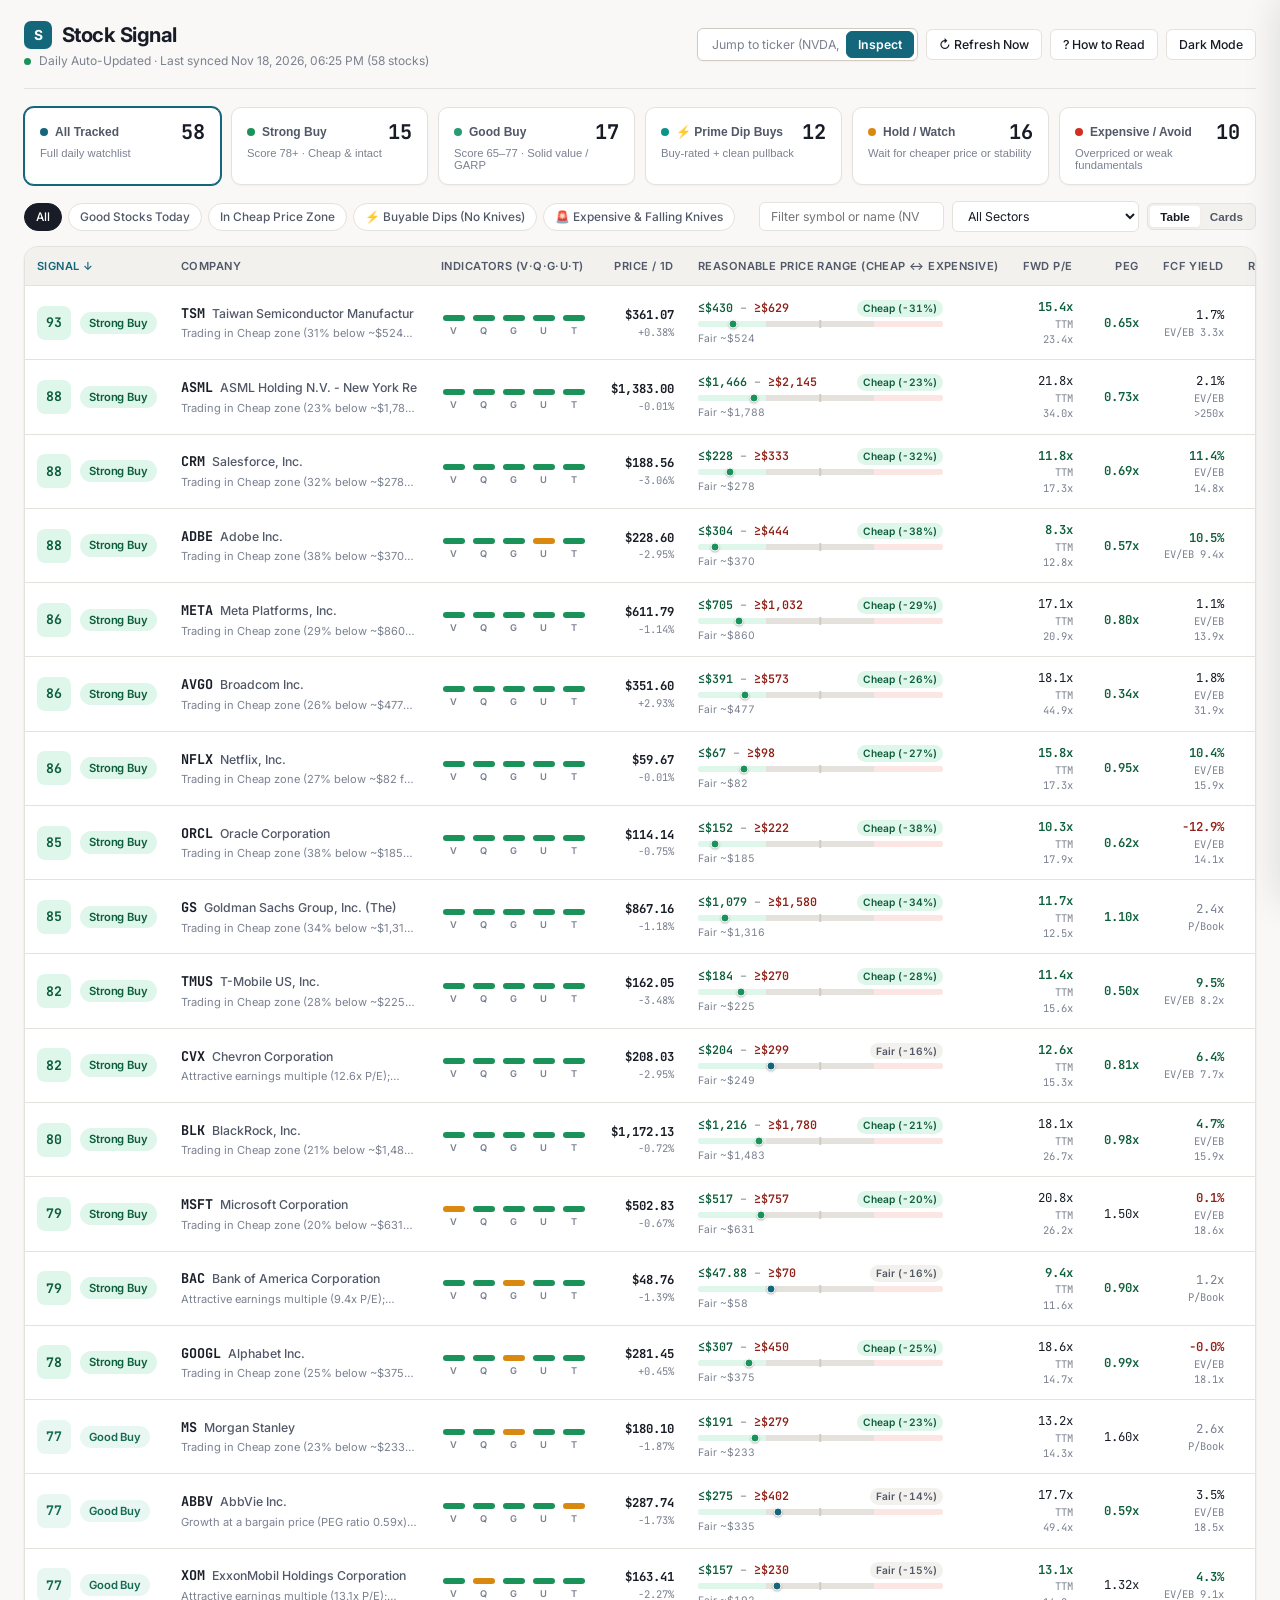
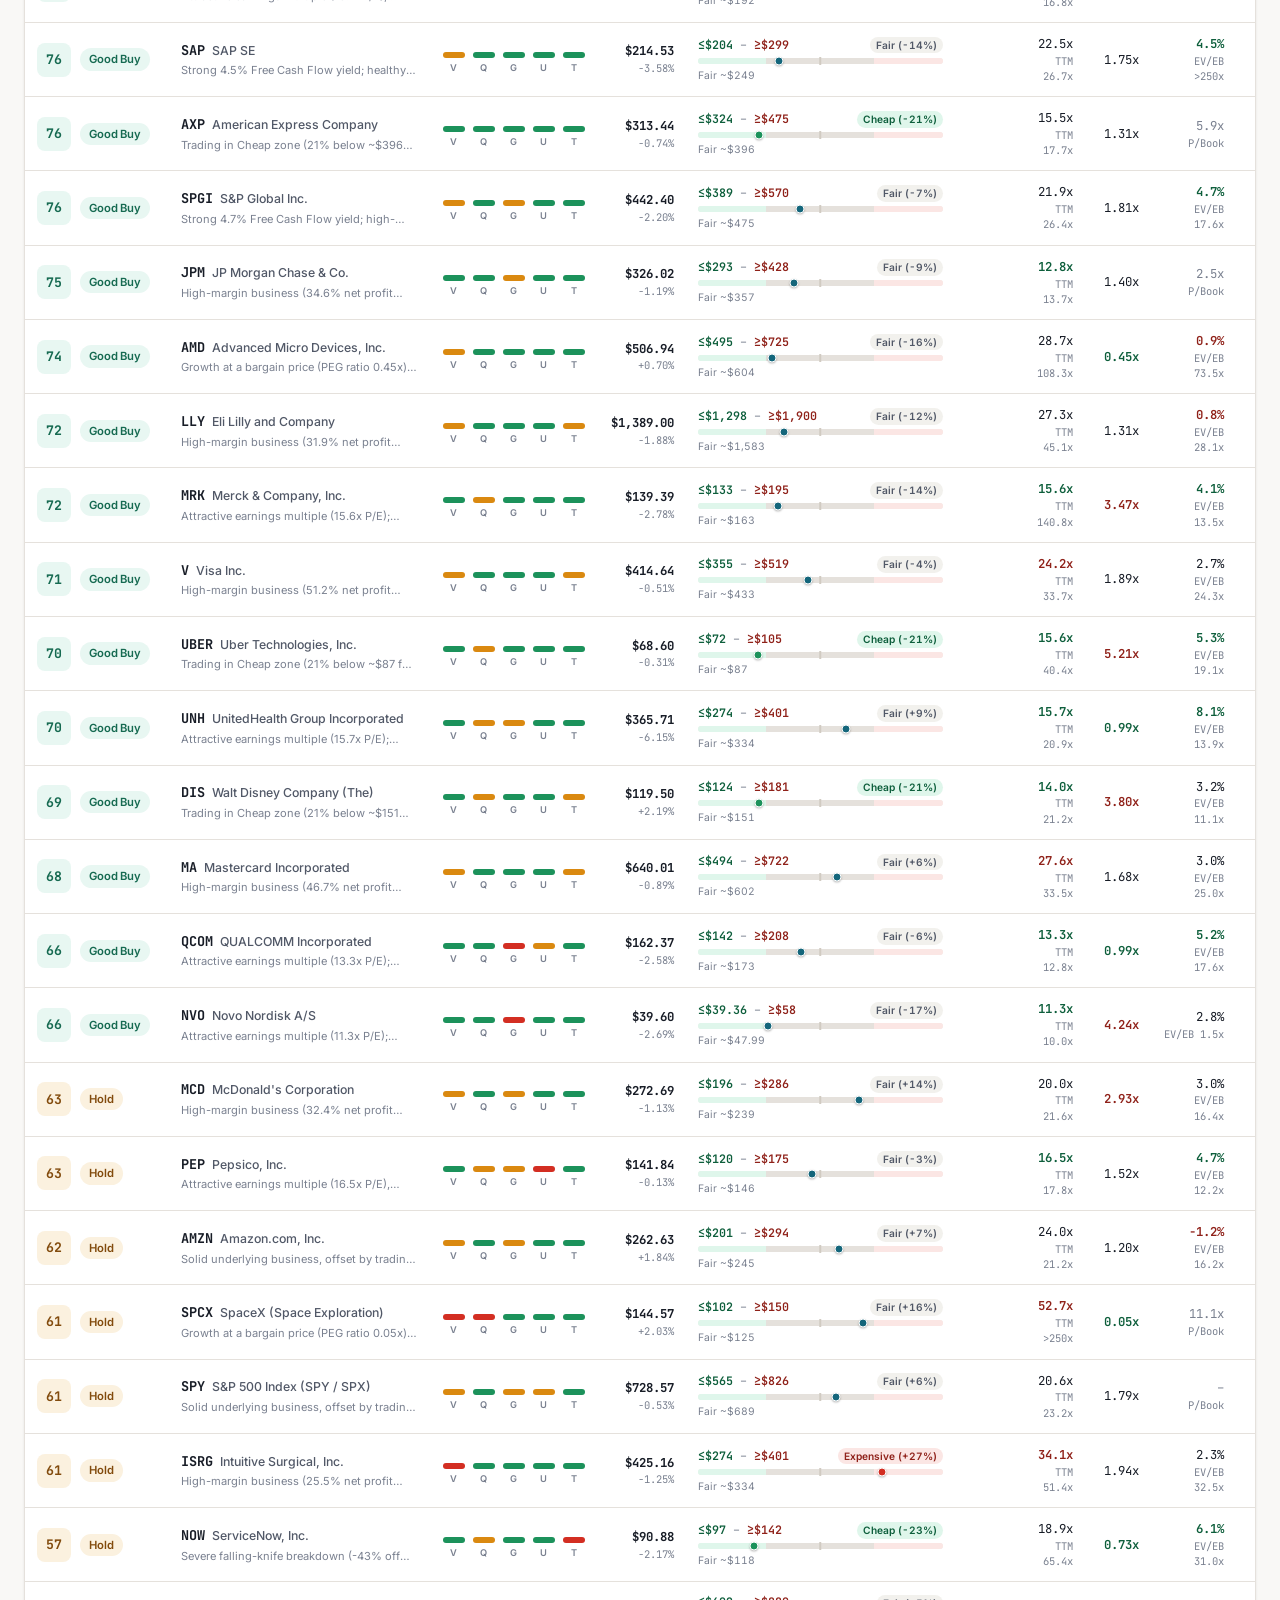
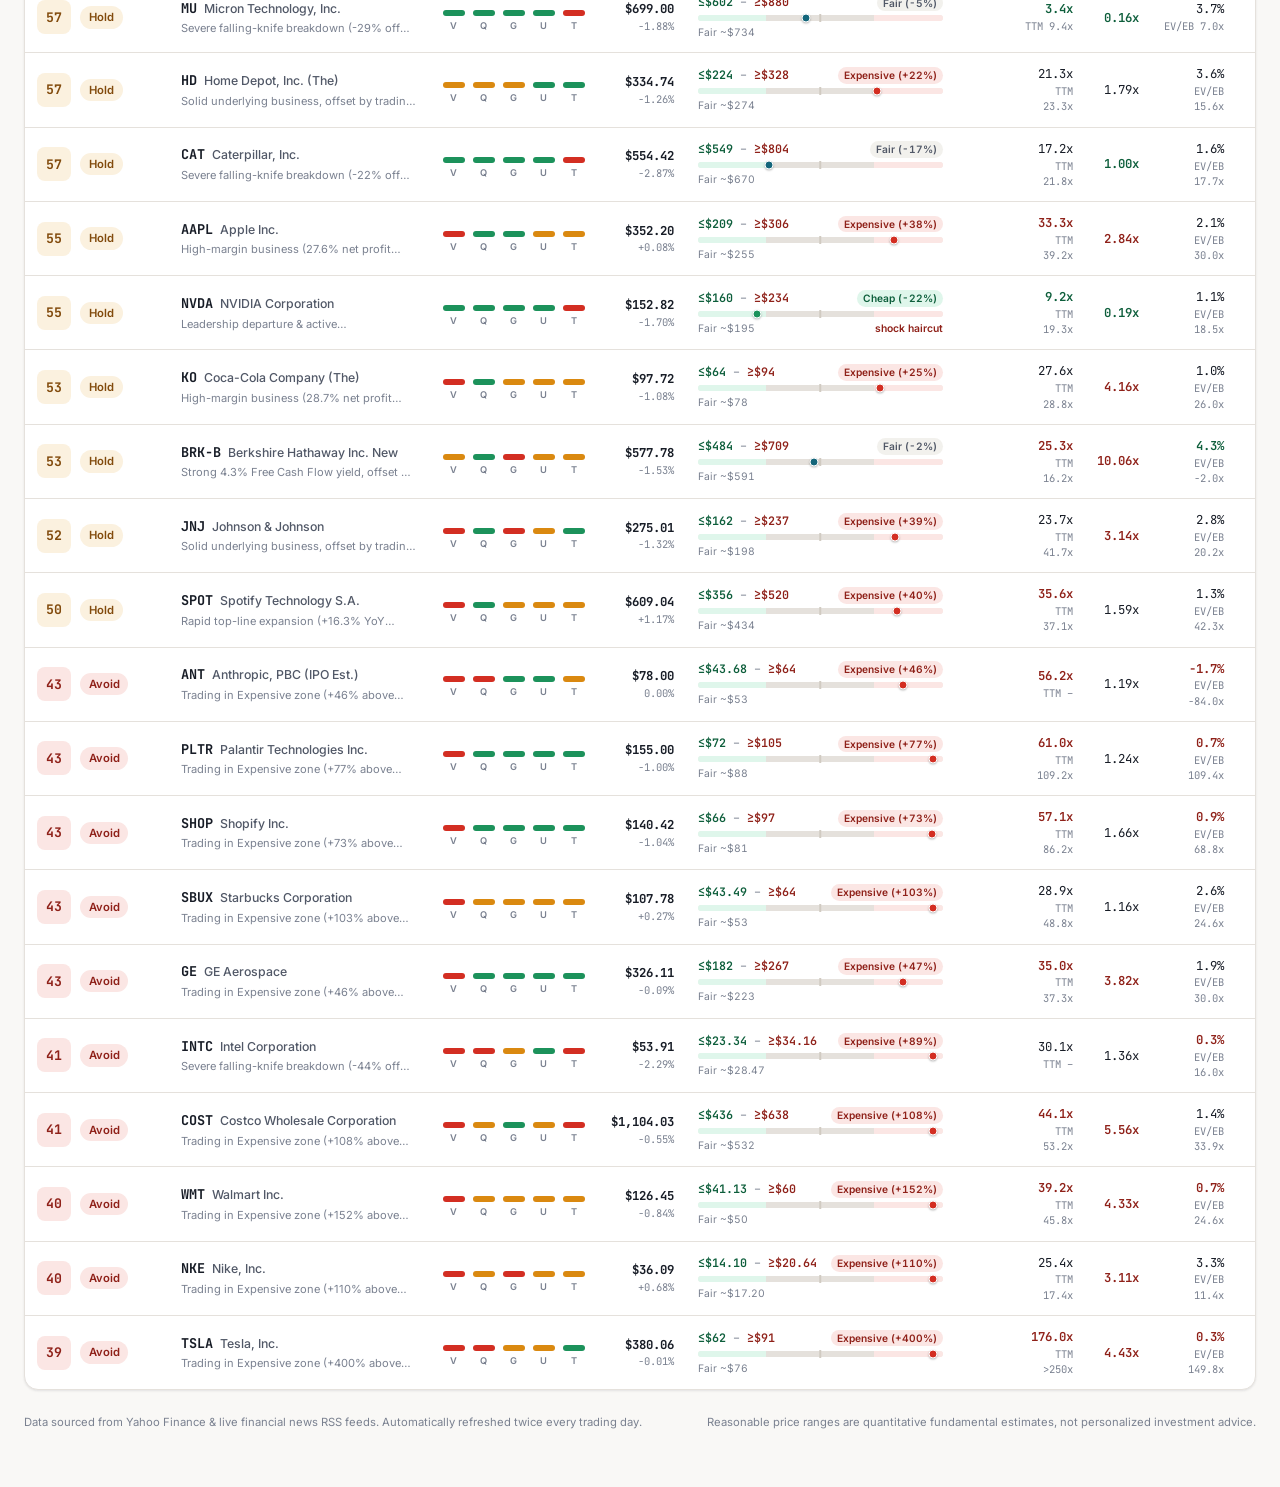
==== commit 4b3fb371: "feat: simplify to pure stock table, add Cheap-Expensive price ranges & falling-knife/CEO-shock guard" ====
--- a/public/index.html
+++ b/public/index.html
@@ -3,8 +3,8 @@
 <head>
   <meta charset="UTF-8" />
   <meta name="viewport" content="width=device-width, initial-scale=1.0" />
-  <title>Stock Signal — Daily Buy-Readiness Screener &amp; 5Y Backtest</title>
-  <meta name="description" content="At-a-glance daily stock screener showing Buy, Hold, and Avoid signals with valuation multiples, RSI timing, plain-English takeaways, and a 5-year point-in-time historical depot backtest." />
+  <title>Stock Signal — Good vs. Expensive Stocks &amp; Reasonable Price Ranges</title>
+  <meta name="description" content="Clean daily stock screener showing Strong Buy, Good Buy, Hold, and Expensive/Avoid stocks with Cheap-to-Expensive price ranges, valuation multiples, and falling-knife / leadership-shock protection." />
   <link rel="preconnect" href="https://fonts.googleapis.com" />
   <link rel="preconnect" href="https://fonts.gstatic.com" crossorigin />
   <link href="https://fonts.googleapis.com/css2?family=Inter:wght@400;500;600;700&family=JetBrains+Mono:wght@500;600;700&display=swap" rel="stylesheet" />
@@ -14,23 +14,15 @@
   <div class="app-shell">
     <!-- Top Header -->
     <header class="topbar">
-      <div style="display:flex;flex-wrap:wrap;align-items:center;gap:12px;">
-        <div class="brand-group">
-          <div class="brand-title-row">
-            <span class="brand-mark" aria-hidden="true">S</span>
-            <h1>Stock Signal</h1>
-          </div>
-          <div class="sync-meta">
-            <span class="live-dot" aria-hidden="true"></span>
-            <span id="last-updated-text">Updated daily · Loading snapshot…</span>
-          </div>
-        </div>
-
-        <nav class="main-nav-tabs" aria-label="Primary Views">
-          <button id="nav-tab-screener" type="button" class="main-nav-btn active">Today’s Screener</button>
-          <button id="nav-tab-depot" type="button" class="main-nav-btn">⚡ Current 4-Rule Depot &amp; Alerts</button>
-          <button id="nav-tab-backtest" type="button" class="main-nav-btn">5Y Depot Backtest</button>
-        </nav>
+      <div class="brand-group">
+        <div class="brand-title-row">
+          <span class="brand-mark" aria-hidden="true">S</span>
+          <h1>Stock Signal</h1>
+        </div>
+        <div class="sync-meta">
+          <span class="live-dot" aria-hidden="true"></span>
+          <span id="last-updated-text">Updated daily · Loading snapshot…</span>
+        </div>
       </div>
 
       <div class="topbar-actions">
@@ -40,13 +32,13 @@
             class="add-ticker-input"
             type="text"
             maxlength="12"
-            placeholder="Add ticker (e.g. ANT, SPCX, SPY)"
-            aria-label="Add stock ticker symbol"
+            placeholder="Add ticker (e.g. NVDA, ANT, SPY)"
+            aria-label="Add or jump to stock ticker symbol"
           />
           <button id="add-ticker-btn" type="submit" class="btn btn-primary">+ Track</button>
         </form>
 
-        <button id="refresh-live-btn" type="button" class="btn" title="Fetch fresh live prices and fundamentals right now">
+        <button id="refresh-live-btn" type="button" class="btn" title="Fetch fresh live prices, news-shock checks, and fundamentals">
           ↻ Refresh Now
         </button>
 
@@ -70,384 +62,140 @@
     <section id="guide-bar" class="guide-bar" aria-label="Plain-English Indicator Guide">
       <div class="guide-item">
         <strong>Buy Score (1–99)</strong>
-        <span>Combines Valuation (35%), Quality (20%), Growth (20%), Target Upside (15%), and Entry Timing (10%). Expensive stocks cannot get a Buy badge even if popular.</span>
-      </div>
-      <div class="guide-item">
-        <strong>Forward P/E &amp; PEG</strong>
-        <span><b>Fwd P/E</b> = price vs next year’s profits (&lt;17x is cheap, &gt;32x is pricey). <b>PEG</b> adjusts P/E for growth: <b>under 1.0x</b> is a growth bargain.</span>
-      </div>
-      <div class="guide-item">
-        <strong>FCF Yield (%)</strong>
-        <span>Real cash profit generated per year divided by market cap. <b>4%+</b> means strong cash generation; under 1% means pricey.</span>
-      </div>
-      <div class="guide-item">
-        <strong>Dip Signal &amp; RSI Timing</strong>
-        <span>Flags daily entry windows: <b>⚡ Prime Dip</b> = Buy-rated stock with 14d RSI ≤ 38 or sharp 20d drop; <b>🔥 Overheated</b> = RSI ≥ 70 (wait for pullback).</span>
+        <span>Blends Valuation (35%), Quality (20%), Growth (20%), Upside (15%), and Timing (10%). Overpriced stocks and falling knives are capped out of Buy ratings.</span>
+      </div>
+      <div class="guide-item">
+        <strong>Cheap ↔ Expensive Range</strong>
+        <span>Fundamental price anchors from growth-adjusted earnings &amp; cash flow: <b>Cheap</b> (&le;&minus;18% below Fair), <b>Fair</b> (~intrinsic value), and <b>Expensive</b> (&ge;+20% premium).</span>
+      </div>
+      <div class="guide-item">
+        <strong>Forward P/E, PEG &amp; FCF</strong>
+        <span><b>Fwd P/E</b> = price vs. next 12m profits (&lt;17x cheap, &gt;32x pricey). <b>PEG &lt; 1.0x</b> = growth bargain. <b>FCF Yield &ge; 3.8%</b> = strong cash return.</span>
+      </div>
+      <div class="guide-item">
+        <strong>Dip vs. Falling Knife (⚡ vs. 🚨)</strong>
+        <span><b>⚡ Prime Dip</b> = healthy pullback on an intact business; <b>🚨 Falling Knife / Shock</b> = steep multi-MA crash or CEO exit / SEC-board probe (wait for base).</span>
       </div>
       <div class="guide-item">
         <strong>5 Indicator Bars (V · Q · G · U · T)</strong>
-        <span>Instant traffic lights for <b>V</b>aluation, <b>Q</b>uality, <b>G</b>rowth, <b>U</b>pside to Wall St. target, and <b>T</b>echnical entry timing. Click any stock for the full breakdown.</span>
+        <span>Traffic lights for <b>V</b>aluation, <b>Q</b>uality, <b>G</b>rowth, <b>U</b>pside, and <b>T</b>iming. Click any stock row for the full range bar, shock headlines, and 1Y chart.</span>
       </div>
     </section>
 
-    <!-- ==================== TAB 1: LIVE DAILY SCREENER ==================== -->
-    <div id="screener-view-root">
-      <!-- Clickable Signal Summary Buckets -->
-      <section class="signal-strip" aria-label="Filter by Buy Verdict">
-        <button id="bucket-all" type="button" class="signal-bucket active" data-verdict="all">
-          <div class="bucket-top">
-            <span class="bucket-label"><span class="bucket-dot" style="background:var(--accent)"></span>All Tracked</span>
-            <span id="count-all" class="bucket-count tabular">–</span>
-          </div>
-          <span class="bucket-desc">Full daily watchlist</span>
-        </button>
-
-        <button id="bucket-strong_buy" type="button" class="signal-bucket" data-verdict="strong_buy">
-          <div class="bucket-top">
-            <span class="bucket-label"><span class="bucket-dot" style="background:var(--sig-strong-dot)"></span>Strong Buy</span>
-            <span id="count-strong_buy" class="bucket-count tabular">–</span>
-          </div>
-          <span class="bucket-desc">Score 78+ · Cheap &amp; high quality</span>
-        </button>
-
-        <button id="bucket-buy" type="button" class="signal-bucket" data-verdict="buy">
-          <div class="bucket-top">
-            <span class="bucket-label"><span class="bucket-dot" style="background:var(--sig-buy-dot)"></span>Good Buy</span>
-            <span id="count-buy" class="bucket-count tabular">–</span>
-          </div>
-          <span class="bucket-desc">Score 65–77 · Solid value / GARP</span>
-        </button>
-
-        <button id="bucket-prime_dip" type="button" class="signal-bucket" data-verdict="prime_dip">
-          <div class="bucket-top">
-            <span class="bucket-label"><span class="bucket-dot" style="background:var(--sig-dip-dot)"></span>⚡ Prime Dip Buys</span>
-            <span id="count-prime_dip" class="bucket-count tabular">–</span>
-          </div>
-          <span class="bucket-desc">Buy-rated + acute daily dip</span>
-        </button>
-
-        <button id="bucket-hold" type="button" class="signal-bucket" data-verdict="hold">
-          <div class="bucket-top">
-            <span class="bucket-label"><span class="bucket-dot" style="background:var(--sig-hold-dot)"></span>Hold / Watch</span>
-            <span id="count-hold" class="bucket-count tabular">–</span>
-          </div>
-          <span class="bucket-desc">Good business, wait for pullback</span>
-        </button>
-
-        <button id="bucket-avoid" type="button" class="signal-bucket" data-verdict="avoid">
-          <div class="bucket-top">
-            <span class="bucket-label"><span class="bucket-dot" style="background:var(--sig-avoid-dot)"></span>Expensive / Avoid</span>
-            <span id="count-avoid" class="bucket-count tabular">–</span>
-          </div>
-          <span class="bucket-desc">Stretched valuation or weak setup</span>
-        </button>
-      </section>
-
-      <!-- Smart Presets + Search + View Mode -->
-      <section class="controls-bar" aria-label="Screening Presets and Filters">
-        <div class="preset-pills" id="preset-pills">
-          <button id="preset-all" type="button" class="pill active" data-preset="all">All</button>
-          <button id="preset-top_buys" type="button" class="pill" data-preset="top_buys">Best Buys Today</button>
-          <button id="preset-oversold_dips" type="button" class="pill" data-preset="oversold_dips">⚡ Prime Dips &amp; Pullbacks</button>
-          <button id="preset-bargain_growth" type="button" class="pill" data-preset="bargain_growth">Bargain Growth (PEG ≤ 1.0)</button>
-          <button id="preset-cash_cows" type="button" class="pill" data-preset="cash_cows">High Cash Flow (FCF ≥ 3.5%)</button>
-        </div>
-
-        <div class="filter-controls">
-          <input
-            id="filter-search-input"
-            class="search-input"
-            type="search"
-            placeholder="Filter symbol or name (ANT, SPX…)"
-            aria-label="Filter stocks by ticker or company name"
-          />
-
-          <select id="sector-filter-select" class="select-control" aria-label="Filter by sector">
-            <option value="all">All Sectors</option>
-          </select>
-
-          <div class="view-toggle" role="group" aria-label="Display layout">
-            <button id="view-table-btn" type="button" class="view-btn active">Table</button>
-            <button id="view-cards-btn" type="button" class="view-btn">Cards</button>
-          </div>
-        </div>
-      </section>
-
-      <!-- Primary At-a-Glance Table -->
-      <main>
-        <div id="table-view-container" class="table-card">
-          <div class="table-scroll">
-            <table class="stock-table" id="stock-table">
-              <thead>
-                <tr>
-                  <th class="sortable sorted" data-sort="score" title="Composite Buy Score (1-99) combining Valuation, Quality, Growth, Upside, and Entry Timing">Signal ↓</th>
-                  <th class="sortable" data-sort="symbol">Company</th>
-                  <th title="5 Traffic-Light Pillars: Valuation, Quality, Growth, Analyst Upside, Technical Timing">Indicators (V·Q·G·U·T)</th>
-                  <th class="num sortable" data-sort="price">Price / 1D</th>
-                  <th class="num sortable" data-sort="forwardPE" title="Forward P/E (lower = cheaper relative to next 12m earnings). Green under 16.5x, Red above 33x.">Fwd P/E</th>
-                  <th class="num sortable" data-sort="pegRatio" title="PEG Ratio = P/E divided by expected EPS growth. Under 1.0x is considered a growth bargain.">PEG</th>
-                  <th class="num sortable" data-sort="fcfYield" title="Free Cash Flow Yield = annual Free Cash Flow / Market Cap (higher = more real cash return).">FCF Yield</th>
-                  <th class="num sortable" data-sort="revenueGrowth" title="Year-over-year Revenue Growth and blended EPS Growth">Rev / EPS Gr.</th>
-                  <th class="num sortable" data-sort="profitMargin" title="Net Profit Margin & Return on Equity">Net Margin</th>
-                  <th class="num sortable" data-sort="dipRank" title="Daily Dip Signal combining 14d RSI, 5d fast RSI, 20-day pullback, and fundamental Buy rating">Dip Signal / RSI</th>
-                  <th class="num sortable" data-sort="targetUpsidePct" title="Implied upside or downside to Wall Street consensus mean price target">Target Upside</th>
-                  <th class="num" title="Current position within 52-week Low to High price range + 1-year price trend">52W &amp; 1Y Trend</th>
-                </tr>
-              </thead>
-              <tbody id="stock-table-body"></tbody>
-            </table>
-          </div>
-        </div>
-
-        <!-- Optional Visual Cards Grid -->
-        <div id="cards-view-container" class="cards-grid"></div>
-      </main>
-    </div>
-
-    <!-- ==================== TAB 2: CURRENT 4-RULE DEPOT & EMAIL ALERTS ==================== -->
-    <section id="depot-view-root" class="hidden-panel" aria-label="Current 4-Rule Playbook Depot and Email Alerts">
-      <div class="bt-toolbar" style="flex-direction:column;align-items:stretch;gap:12px;">
-        <!-- 4 Rules Strip -->
-        <div class="depot-rules-grid">
-          <div class="depot-rule-chip">
-            <span class="depot-rule-num">1</span>
-            <div>
-              <strong>S&amp;P 100 Mega-Caps Only</strong>
-              <span>Dominant blue chips only — zero mid-cap falling knives</span>
-            </div>
-          </div>
-          <div class="depot-rule-chip">
-            <span class="depot-rule-num">2</span>
-            <div>
-              <strong>Up to 6 Equal Slots · Idle in SPY</strong>
-              <span>Equal weight across active dips; 100% SPY when 0 qualify</span>
-            </div>
-          </div>
-          <div class="depot-rule-chip">
-            <span class="depot-rule-num">3</span>
-            <div>
-              <strong>Buy ⚡ Prime Dip (Max 3/Sector)</strong>
-              <span>Score &ge;64, Val &ge;48 &amp; RSI-14 &le;42 / 20d dip &le;-6%</span>
-            </div>
-          </div>
-          <div class="depot-rule-chip">
-            <span class="depot-rule-num">4</span>
-            <div>
-              <strong>Hold &ge;10d · Sell RSI &ge;72 / Score &lt;50</strong>
-              <span>Also exits on sharp snap-back (5d RSI &ge;78) · 0.10% fee</span>
-            </div>
-          </div>
-        </div>
-
-        <div style="display:flex;flex-wrap:wrap;align-items:center;justify-content:space-between;gap:10px;padding-top:9px;border-top:1px solid var(--border-subtle);">
-          <div class="bt-capital-group" style="flex-wrap:wrap;gap:8px;">
-            <label for="depot-capital-input">Starting Depot ($):</label>
-            <input id="depot-capital-input" class="bt-capital-input tabular" type="number" min="100" step="1000" value="10000" />
-            <div class="preset-pills" id="depot-cap-pills">
-              <button type="button" class="pill active" data-cap="10000">$10k</button>
-              <button type="button" class="pill" data-cap="25000">$25k</button>
-              <button type="button" class="pill" data-cap="50000">$50k</button>
-              <button type="button" class="pill" data-cap="100000">$100k</button>
-            </div>
-          </div>
-
-          <div style="display:flex;flex-wrap:wrap;align-items:center;gap:8px;">
-            <span style="font-size:0.78rem;font-weight:600;color:var(--text-secondary);">Horizon:</span>
-            <div class="preset-pills" id="depot-window-pills">
-              <button type="button" class="pill active" data-win="4y">4 Years (Nov 2022–Today)</button>
-              <button type="button" class="pill" data-win="5y">5 Years</button>
-              <button type="button" class="pill" data-win="3y">3 Years</button>
-              <button type="button" class="pill" data-win="2y">2 Years</button>
-              <button type="button" class="pill" data-win="1y">1 Year</button>
-            </div>
-          </div>
-        </div>
-      </div>
-
-      <!-- 5 KPI Scorecards -->
-      <div id="depot-kpi-grid" class="bt-kpi-grid"></div>
-
-      <!-- 4-Rule Depot vs SPY Equity Curve -->
-      <div class="bt-chart-card">
-        <div class="chart-legend" style="margin-bottom:10px;">
-          <div class="legend-items" style="flex-wrap:wrap;gap:14px;">
-            <span><i class="legend-swatch" style="background:var(--sig-dip-dot)"></i><strong>⚡ 4-Rule Playbook Depot</strong> (Survivorship-Free S&amp;P 100 · Net of 0.10% Fee)</span>
-            <span><i class="legend-swatch" style="background:var(--text-muted)"></i><strong>S&amp;P 500 (SPY Total Return)</strong></span>
-          </div>
-          <span id="depot-chart-readout" class="tabular">Hover curve to inspect depot value &amp; profit</span>
-        </div>
-        <canvas id="depot-equity-canvas"></canvas>
-      </div>
-
-      <!-- Current Live 6-Slot Depot Table -->
-      <div class="table-card" style="margin-top:14px;">
-        <div style="padding:13px 16px;border-bottom:1px solid var(--border-subtle);display:flex;flex-wrap:wrap;align-items:center;justify-content:space-between;gap:8px;">
-          <div>
-            <h3 style="margin:0;font-size:0.95rem;">📊 Current Live 4-Rule Depot Holdings (6 Equal Slots · Auto-Updated Twice Daily)</h3>
-            <p id="depot-slots-subtitle" style="margin:2px 0 0;font-size:0.77rem;color:var(--text-muted);">Click any stock row to inspect its full valuation &amp; RSI chart.</p>
-          </div>
-          <a href="#email-alerts-box" class="btn btn-primary" style="text-decoration:none;font-size:0.78rem;">🔔 Email Me On Signal Change</a>
-        </div>
+    <!-- Clickable Signal Summary Buckets -->
+    <section class="signal-strip" aria-label="Filter by Buy Verdict">
+      <button id="bucket-all" type="button" class="signal-bucket active" data-verdict="all">
+        <div class="bucket-top">
+          <span class="bucket-label"><span class="bucket-dot" style="background:var(--accent)"></span>All Tracked</span>
+          <span id="count-all" class="bucket-count tabular">–</span>
+        </div>
+        <span class="bucket-desc">Full daily watchlist</span>
+      </button>
+
+      <button id="bucket-strong_buy" type="button" class="signal-bucket" data-verdict="strong_buy">
+        <div class="bucket-top">
+          <span class="bucket-label"><span class="bucket-dot" style="background:var(--sig-strong-dot)"></span>Strong Buy</span>
+          <span id="count-strong_buy" class="bucket-count tabular">–</span>
+        </div>
+        <span class="bucket-desc">Score 78+ · Cheap &amp; intact</span>
+      </button>
+
+      <button id="bucket-buy" type="button" class="signal-bucket" data-verdict="buy">
+        <div class="bucket-top">
+          <span class="bucket-label"><span class="bucket-dot" style="background:var(--sig-buy-dot)"></span>Good Buy</span>
+          <span id="count-buy" class="bucket-count tabular">–</span>
+        </div>
+        <span class="bucket-desc">Score 65–77 · Solid value / GARP</span>
+      </button>
+
+      <button id="bucket-prime_dip" type="button" class="signal-bucket" data-verdict="prime_dip">
+        <div class="bucket-top">
+          <span class="bucket-label"><span class="bucket-dot" style="background:var(--sig-dip-dot)"></span>⚡ Prime Dip Buys</span>
+          <span id="count-prime_dip" class="bucket-count tabular">–</span>
+        </div>
+        <span class="bucket-desc">Buy-rated + clean pullback</span>
+      </button>
+
+      <button id="bucket-hold" type="button" class="signal-bucket" data-verdict="hold">
+        <div class="bucket-top">
+          <span class="bucket-label"><span class="bucket-dot" style="background:var(--sig-hold-dot)"></span>Hold / Watch</span>
+          <span id="count-hold" class="bucket-count tabular">–</span>
+        </div>
+        <span class="bucket-desc">Wait for cheaper price or stability</span>
+      </button>
+
+      <button id="bucket-avoid" type="button" class="signal-bucket" data-verdict="avoid">
+        <div class="bucket-top">
+          <span class="bucket-label"><span class="bucket-dot" style="background:var(--sig-avoid-dot)"></span>Expensive / Avoid</span>
+          <span id="count-avoid" class="bucket-count tabular">–</span>
+        </div>
+        <span class="bucket-desc">Overpriced or weak fundamentals</span>
+      </button>
+    </section>
+
+    <!-- Smart Presets + Search + View Mode -->
+    <section class="controls-bar" aria-label="Screening Presets and Filters">
+      <div class="preset-pills" id="preset-pills">
+        <button id="preset-all" type="button" class="pill active" data-preset="all">All</button>
+        <button id="preset-top_buys" type="button" class="pill" data-preset="top_buys">Good Stocks Today</button>
+        <button id="preset-cheap_zone" type="button" class="pill" data-preset="cheap_zone">In Cheap Price Zone</button>
+        <button id="preset-oversold_dips" type="button" class="pill" data-preset="oversold_dips">⚡ Buyable Dips (No Knives)</button>
+        <button id="preset-knives_and_expensive" type="button" class="pill" data-preset="knives_and_expensive">🚨 Expensive &amp; Falling Knives</button>
+      </div>
+
+      <div class="filter-controls">
+        <input
+          id="filter-search-input"
+          class="search-input"
+          type="search"
+          placeholder="Filter symbol or name (NVDA, ANT, SPX…)"
+          aria-label="Filter stocks by ticker or company name"
+        />
+
+        <select id="sector-filter-select" class="select-control" aria-label="Filter by sector">
+          <option value="all">All Sectors</option>
+        </select>
+
+        <div class="view-toggle" role="group" aria-label="Display layout">
+          <button id="view-table-btn" type="button" class="view-btn active">Table</button>
+          <button id="view-cards-btn" type="button" class="view-btn">Cards</button>
+        </div>
+      </div>
+    </section>
+
+    <!-- Primary At-a-Glance Table -->
+    <main>
+      <div id="table-view-container" class="table-card">
         <div class="table-scroll">
-          <table class="stock-table" id="depot-slots-table">
+          <table class="stock-table" id="stock-table">
             <thead>
               <tr>
-                <th>Slot</th>
-                <th>Position</th>
-                <th class="num">Slot Value</th>
-                <th class="num">Entry Date &amp; Price</th>
-                <th class="num">Current Price</th>
-                <th class="num">Slot P&amp;L</th>
-                <th class="num">Hold Days</th>
-                <th>Exit Rule Distance (Sell RSI &ge;72 / 5d &ge;78 / Score &lt;50)</th>
+                <th class="sortable sorted" data-sort="score" title="Composite Buy Score (1-99) combining Valuation, Quality, Growth, Upside, and Entry Timing">Signal ↓</th>
+                <th class="sortable" data-sort="symbol">Company</th>
+                <th title="5 Traffic-Light Pillars: Valuation, Quality, Growth, Analyst Upside, Technical Timing">Indicators (V·Q·G·U·T)</th>
+                <th class="num sortable" data-sort="price">Price / 1D</th>
+                <th class="sortable" data-sort="vsFairPct" title="Reasonable Price Range: Cheap (≤ -18% below Fair Value) ↔ Fair ↔ Expensive (≥ +20% above Fair Value). Click to sort from cheapest to most expensive vs. Fair Value.">Reasonable Price Range (Cheap ↔ Expensive)</th>
+                <th class="num sortable" data-sort="forwardPE" title="Forward P/E (lower = cheaper relative to next 12m earnings). Green under 17x, Red above 33x.">Fwd P/E</th>
+                <th class="num sortable" data-sort="pegRatio" title="PEG Ratio = P/E divided by expected EPS growth. Under 1.0x is considered a growth bargain.">PEG</th>
+                <th class="num sortable" data-sort="fcfYield" title="Free Cash Flow Yield = annual Free Cash Flow / Market Cap (higher = more real cash return).">FCF Yield</th>
+                <th class="num sortable" data-sort="revenueGrowth" title="Year-over-year Revenue Growth and blended EPS Growth">Rev / EPS Gr.</th>
+                <th class="num sortable" data-sort="profitMargin" title="Net Profit Margin &amp; Return on Equity">Net Margin</th>
+                <th class="num sortable" data-sort="dipRank" title="Distinguishes clean buyable dips (⚡ Prime Dip) from severe breakdowns &amp; leadership/probe shocks (🚨 Falling Knife)">Dip / Shock Signal</th>
+                <th class="num" title="Current position within 52-week Low to High price range + 1-year price trend">52W &amp; 1Y Trend</th>
               </tr>
             </thead>
-            <tbody id="depot-slots-tbody"></tbody>
+            <tbody id="stock-table-body"></tbody>
           </table>
         </div>
       </div>
 
-      <!-- Bottom Two-Column: Closed Trade Ledger + Automated Email Alert Setup -->
-      <div class="bt-two-col" style="margin-top:14px;">
-        <div class="bt-panel-box">
-          <h3>Recent Closed 4-Rule Rotations &amp; Yearly Alpha</h3>
-          <div id="depot-yearly-strip" style="display:flex;flex-wrap:wrap;gap:8px;margin-bottom:12px;"></div>
-          <div class="table-scroll" style="max-height:420px;overflow-y:auto;">
-            <table class="stock-table">
-              <thead>
-                <tr>
-                  <th>Stock</th>
-                  <th>Entry &rarr; Exit</th>
-                  <th class="num">Days</th>
-                  <th class="num">Return</th>
-                  <th>Exit Trigger</th>
-                </tr>
-              </thead>
-              <tbody id="depot-trades-tbody"></tbody>
-            </table>
-          </div>
-        </div>
-
-        <div class="bt-panel-box" id="email-alerts-box">
-          <div style="display:flex;flex-wrap:wrap;align-items:center;justify-content:space-between;gap:8px;margin-bottom:8px;">
-            <h3 style="margin:0;">🔔 Automated Signal Email Alerts</h3>
-            <span class="dip-pill dip-pullback">● Active · Zero-Spam Mode</span>
-          </div>
-          <p style="margin:0 0 12px;font-size:0.81rem;color:var(--text-secondary);line-height:1.5;">
-            GitHub Actions runs <strong>twice every trading weekday (14:00 &amp; 21:30 UTC)</strong> and emails you <strong>only when a real signal triggers</strong>:
-            a new S&amp;P 100 <b>⚡ Prime Dip Buy</b> or a 6-Slot <b>🔴 Sell / Rotate</b> (<code>14d RSI &ge; 72</code>, <code>5d RSI &ge; 78</code>, or <code>Score &lt; 50</code>).
-          </p>
-
-          <div class="alert-setup-steps">
-            <div class="alert-step-card">
-              <div class="alert-step-title">✓ Mode 1: Instant GitHub Email Relay (Already Active — 0 Keys Needed)</div>
-              <p>Whenever a Buy or Sell rule triggers, the workflow posts to a single <code>🔔 Stock Signal — Live Buy &amp; Exit Alert Stream</code> issue mentioning <code>@samuelburbulla</code>, which GitHub immediately emails straight to your verified GitHub inbox.</p>
-            </div>
-
-            <div class="alert-step-card">
-              <div class="alert-step-title">✉ Mode 2: Direct Rich HTML Email (Gmail / iCloud / GMX / Outlook or Resend)</div>
-              <p>Want standalone HTML tables sent to any custom email address? Add Encrypted Secrets in your repo:</p>
-              <div class="secret-code-row">
-                <code>ALERT_EMAIL_TO</code> <span>Your email (e.g. <code>you@gmail.com</code>)</span>
-              </div>
-              <div class="secret-code-row">
-                <code>SMTP_USER</code> &amp; <code>SMTP_PASS</code> <span>Sender email + App Password (auto-detects Gmail, iCloud, GMX, Web.de, Outlook) — <em>or</em> set <code>RESEND_API_KEY</code></span>
-              </div>
-              <div style="display:flex;flex-wrap:wrap;gap:8px;margin-top:10px;">
-                <a href="https://github.com/samuelburbulla/stock-signal/settings/secrets/actions" target="_blank" rel="noopener" class="btn btn-primary" style="text-decoration:none;font-size:0.77rem;">1. Set GitHub Email Secrets &nearr;</a>
-                <a href="https://github.com/samuelburbulla/stock-signal/actions/workflows/daily-update.yml" target="_blank" rel="noopener" class="btn" style="text-decoration:none;font-size:0.77rem;">2. Run Workflow &rarr; Send Test Email &nearr;</a>
-              </div>
-            </div>
-          </div>
-
-          <details style="margin-top:12px;">
-            <summary style="cursor:pointer;font-size:0.8rem;font-weight:600;color:var(--accent);">Preview Latest Formatted Alert Email</summary>
-            <div id="depot-email-preview" class="email-preview-frame"></div>
-          </details>
-        </div>
-      </div>
-    </section>
-
-    <!-- ==================== TAB 3: FICTITIOUS DEPOT BACKTEST ==================== -->
-    <section id="backtest-view-root" class="hidden-panel" aria-label="Historical Fictitious Depot Backtest">
-      <div class="bt-toolbar" style="flex-direction:column;align-items:stretch;gap:11px;">
-        <div style="display:flex;flex-wrap:wrap;align-items:center;justify-content:space-between;gap:10px;">
-          <div style="display:flex;flex-wrap:wrap;align-items:center;gap:8px;">
-            <span style="font-size:0.79rem;font-weight:700;color:var(--text-primary);">Selection Bucket (Zero Hindsight):</span>
-            <div class="preset-pills" id="bt-universe-pills">
-              <button type="button" class="pill active" data-universe="sp100_2021" title="Exact 98 S&amp;P 100 US mega-caps as of Nov 30, 2021 — includes fallen angels (INTC, PYPL, BA, DIS, PFE) and excludes hindsight 2026 entrants (PLTR, MU, AMD)">Nov 2021 Mega-Caps (S&amp;P 100)</button>
-              <button type="button" class="pill" data-universe="nyse_2021" title="All 341 NYSE-listed S&amp;P 500 stocks as of Nov 30, 2021 across all sectors, including bankruptcies (First Republic Bank -&gt; $0)">Nov 2021 NYSE Bucket (341 Stocks)</button>
-              <button type="button" class="pill" data-universe="watchlist_2026" title="Today's 2026 watchlist backtested to 2021 — shown side-by-side to illustrate survivorship bias">2026 Watchlist (Biased Ref.)</button>
-            </div>
-          </div>
-
-          <div class="preset-pills" id="bt-horizon-pills">
-            <button type="button" class="pill active" data-horizon="5y">5 Years (Nov 2021–2026)</button>
-            <button type="button" class="pill" data-horizon="3y">3 Years (Nov 2023–2026)</button>
-            <button type="button" class="pill" data-horizon="1y">1 Year (Nov 2025–2026)</button>
-          </div>
-        </div>
-
-        <div style="display:flex;flex-wrap:wrap;align-items:center;justify-content:space-between;gap:10px;padding-top:9px;border-top:1px solid var(--border-subtle);">
-          <div class="bt-capital-group">
-            <label for="bt-capital-input">Starting Fictitious Depot ($):</label>
-            <input id="bt-capital-input" class="bt-capital-input tabular" type="number" min="100" step="1000" value="10000" />
-            <span id="bt-universe-meta" style="font-size:0.76rem;color:var(--text-muted);">Survivorship-free Nov 2021 cohort · SEC filings gated by filing date · 0.10% trading fee</span>
-          </div>
-        </div>
-      </div>
-
-      <!-- 5 Strategy Comparison Scorecards -->
-      <div id="bt-kpi-grid" class="bt-kpi-grid"></div>
-
-      <!-- Equity Curve Chart -->
-      <div class="bt-chart-card">
-        <div class="chart-legend" style="margin-bottom:10px;">
-          <div class="legend-items" style="flex-wrap:wrap;gap:14px;">
-            <span><i class="legend-swatch" style="background:var(--sig-dip-dot)"></i><strong>⚡ Daily Dip-Buyer</strong> (Oversold GARP Entries)</span>
-            <span><i class="legend-swatch" style="background:var(--accent)"></i><strong>All Buys Depot</strong> (Monthly)</span>
-            <span><i class="legend-swatch" style="background:var(--sig-strong-dot)"></i><strong>Strong Buy Only</strong></span>
-            <span><i class="legend-swatch" style="background:var(--sig-hold-dot)"></i><strong>Equal-Weight Bucket</strong></span>
-            <span><i class="legend-swatch" style="background:var(--text-muted)"></i><strong>S&amp;P 500 (SPY)</strong></span>
-          </div>
-          <span id="bt-chart-readout" class="tabular">Hover chart to inspect monthly depot value</span>
-        </div>
-        <canvas id="bt-equity-canvas"></canvas>
-      </div>
-
-      <!-- Calendar Year Table + Historical Rebalance Checkpoints -->
-      <div class="bt-two-col">
-        <div class="bt-panel-box">
-          <h3>Calendar Year Returns (2022 Bear Market → 2026 YTD)</h3>
-          <div class="table-scroll">
-            <table class="stock-table" id="bt-yearly-table">
-              <thead>
-                <tr>
-                  <th>Year</th>
-                  <th class="num">⚡ Daily Dip</th>
-                  <th class="num">All Buys</th>
-                  <th class="num">Strong Buy</th>
-                  <th class="num">Equal Univ.</th>
-                  <th class="num">S&amp;P 500</th>
-                  <th class="num">Avoid Basket</th>
-                </tr>
-              </thead>
-              <tbody id="bt-yearly-tbody"></tbody>
-            </table>
-          </div>
-          <p id="bt-methodology-note" style="margin:12px 0 0;font-size:0.76rem;color:var(--text-muted);line-height:1.45;"></p>
-        </div>
-
-        <div class="bt-panel-box">
-          <h3>Historical Quarterly Rebalance Log (Point-in-Time SEC Filings)</h3>
-          <div id="bt-checkpoints-list" class="bt-checkpoint-list"></div>
-        </div>
-      </div>
-    </section>
+      <!-- Optional Visual Cards Grid -->
+      <div id="cards-view-container" class="cards-grid"></div>
+    </main>
 
     <footer class="disclaimer-footer">
-      <span>Data sourced from Yahoo Finance &amp; official SEC EDGAR XBRL filings (data.sec.gov). Automatically refreshed every trading day.</span>
-      <span>Historical backtests are hypothetical and do not guarantee future returns — not personalized financial advice.</span>
+      <span>Data sourced from Yahoo Finance &amp; live financial news RSS feeds. Automatically refreshed twice every trading day.</span>
+      <span>Reasonable price ranges are quantitative fundamental estimates, not personalized investment advice.</span>
     </footer>
   </div>
 
@@ -458,11 +206,6 @@
   </aside>
 
   <script src="data/stocks_snapshot.js"></script>
-  <script src="data/backtest_snapshot.js"></script>
-  <script src="data/four_rule_depot_snapshot.js"></script>
-  <script src="data/alert_snapshot.js"></script>
   <script src="app.js"></script>
-  <script src="backtest_ui.js"></script>
-  <script src="depot_ui.js"></script>
 </body>
 </html>
--- a/public/index.css
+++ b/public/index.css
@@ -1075,239 +1075,270 @@
   }
 }
 
+
 /* ==========================================================================
-   Primary App Navigation Tabs & Fictitious Depot Backtest View
+   Reasonable Price Range (Cheap · Fair · Expensive) & Dip / Shock Pills
    ========================================================================== */
 
-.main-nav-tabs {
-  display: inline-flex;
-  align-items: center;
-  gap: 4px;
-  background: var(--bg-subtle);
-  border: 1px solid var(--border-subtle);
-  border-radius: var(--radius-md);
-  padding: 3px;
-  margin-left: 8px;
-}
-
-.main-nav-btn {
-  border: none;
-  background: transparent;
-  color: var(--text-secondary);
-  font-family: var(--font-sans);
-  font-size: 0.82rem;
-  font-weight: 600;
-  padding: 6px 13px;
-  border-radius: 7px;
-  cursor: pointer;
-  transition: background-color 0.14s ease, color 0.14s ease;
-}
-
-.main-nav-btn:hover {
-  color: var(--text-primary);
-}
-
-.main-nav-btn.active {
-  background: var(--bg-surface);
-  color: var(--text-primary);
-  box-shadow: var(--shadow-xs);
-}
-
-.hidden-panel {
-  display: none !important;
-}
-
-.bt-toolbar {
-  margin-top: 18px;
-  display: flex;
-  flex-wrap: wrap;
-  align-items: center;
-  justify-content: space-between;
-  gap: 12px;
-  padding: 13px 16px;
-  background: var(--bg-surface);
-  border: 1px solid var(--border-subtle);
-  border-radius: var(--radius-md);
-  box-shadow: var(--shadow-xs);
-}
-
-.bt-capital-group {
-  display: flex;
-  align-items: center;
-  gap: 8px;
-  font-size: 0.83rem;
-  font-weight: 500;
-  color: var(--text-secondary);
-}
-
-.bt-capital-input {
-  width: 112px;
-  font-family: var(--font-mono);
-  font-weight: 700;
-  font-size: 0.86rem;
-  padding: 5px 9px;
-  border-radius: var(--radius-sm);
-  border: 1px solid var(--border-strong);
-  background: var(--bg-page);
-  color: var(--text-primary);
-  outline: none;
-}
-
-.bt-capital-input:focus {
-  border-color: var(--accent);
-}
-
-.bt-kpi-grid {
-  margin-top: 14px;
-  display: grid;
-  grid-template-columns: repeat(5, minmax(0, 1fr));
-  gap: 12px;
-}
-
-.bt-kpi-card {
-  background: var(--bg-surface);
-  border: 1px solid var(--border-subtle);
-  border-radius: var(--radius-md);
-  padding: 15px 16px;
-  box-shadow: var(--shadow-xs);
+:root {
+  --sig-dip-dot: #0d9488;
+  --sig-dip-bg: hsla(173, 80%, 32%, 0.11);
+  --sig-dip-fg: hsl(175, 84%, 23%);
+  --sig-dip-border: hsla(173, 80%, 32%, 0.28);
+}
+
+[data-theme="dark"] {
+  --sig-dip-dot: #2dd4bf;
+  --sig-dip-bg: hsla(172, 66%, 50%, 0.16);
+  --sig-dip-fg: hsl(170, 76%, 73%);
+  --sig-dip-border: hsla(172, 66%, 50%, 0.34);
+}
+
+.price-range-cell {
+  min-width: 215px;
+  max-width: 245px;
   display: flex;
   flex-direction: column;
   gap: 4px;
 }
 
-.bt-kpi-card.featured {
-  border-color: #7c3aed;
-  box-shadow: 0 0 0 1px rgba(124, 58, 237, 0.28);
-}
-
-.bt-kpi-title {
+.price-range-top {
+  display: flex;
+  align-items: center;
+  justify-content: space-between;
+  gap: 6px;
+  font-family: var(--font-mono);
   font-size: 0.78rem;
+  white-space: nowrap;
+}
+
+.price-range-sub {
+  display: flex;
+  align-items: center;
+  justify-content: space-between;
+  gap: 6px;
+  font-size: 0.69rem;
+  color: var(--text-muted);
+}
+
+.zone-pill {
+  font-family: var(--font-sans);
+  font-size: 0.68rem;
+  font-weight: 600;
+  padding: 1px 6px;
+  border-radius: 999px;
+  white-space: nowrap;
+}
+
+.zone-cheap {
+  background: var(--sig-strong-bg);
+  color: var(--sig-strong-fg);
+}
+
+.zone-fair {
+  background: var(--bg-subtle);
+  color: var(--text-secondary);
+}
+
+.zone-expensive {
+  background: var(--sig-avoid-bg);
+  color: var(--sig-avoid-fg);
+}
+
+.val-zone-bar {
+  position: relative;
+  width: 100%;
+  height: 6px;
+  border-radius: 999px;
+  display: flex;
+  overflow: visible;
+  background: var(--bg-subtle);
+}
+
+.val-zone-bar.large {
+  height: 9px;
+}
+
+.val-zone-seg {
+  height: 100%;
+}
+
+.val-zone-seg.seg-cheap {
+  width: 28%;
+  background: var(--sig-strong-bg);
+  border-top-left-radius: 999px;
+  border-bottom-left-radius: 999px;
+}
+
+.val-zone-seg.seg-fair {
+  width: 44%;
+  background: var(--border-subtle);
+}
+
+.val-zone-seg.seg-exp {
+  width: 28%;
+  background: var(--sig-avoid-bg);
+  border-top-right-radius: 999px;
+  border-bottom-right-radius: 999px;
+}
+
+.val-zone-fair-tick {
+  position: absolute;
+  left: 50%;
+  top: -1px;
+  bottom: -1px;
+  width: 1.5px;
+  background: var(--border-strong);
+  transform: translateX(-50%);
+}
+
+.val-zone-dot {
+  position: absolute;
+  top: 50%;
+  width: 9px;
+  height: 9px;
+  border-radius: 50%;
+  transform: translate(-50%, -50%);
+  border: 1.5px solid var(--bg-surface);
+  box-shadow: 0 1px 2px rgba(0, 0, 0, 0.25);
+}
+
+.val-zone-bar.large .val-zone-dot {
+  width: 12px;
+  height: 12px;
+}
+
+.val-zone-dot.dot-cheap { background: var(--sig-strong-dot); }
+.val-zone-dot.dot-fair { background: var(--accent); }
+.val-zone-dot.dot-expensive { background: var(--sig-avoid-dot); }
+
+.card-range-box {
+  padding: 9px 11px;
+  border-radius: var(--radius-sm);
+  background: var(--bg-subtle);
+  border: 1px solid var(--border-subtle);
+}
+
+.card-range-box .price-range-cell {
+  max-width: none;
+}
+
+.drawer-range-card {
+  padding: 14px;
+  border-radius: var(--radius-md);
+  background: var(--bg-surface);
+  border: 1px solid var(--border-subtle);
+  display: flex;
+  flex-direction: column;
+  gap: 12px;
+}
+
+.drawer-range-tiers {
+  display: grid;
+  grid-template-columns: repeat(3, minmax(0, 1fr));
+  gap: 8px;
+}
+
+@media (max-width: 520px) {
+  .drawer-range-tiers {
+    grid-template-columns: 1fr;
+  }
+}
+
+.range-tier {
+  padding: 9px 10px;
+  border-radius: var(--radius-sm);
+  background: var(--bg-subtle);
+  border: 1px solid var(--border-subtle);
+  display: flex;
+  flex-direction: column;
+  gap: 2px;
+}
+
+.range-tier.tier-cheap.active {
+  border-color: var(--sig-strong-dot);
+  background: var(--sig-strong-bg);
+}
+
+.range-tier.tier-fair.active {
+  border-color: var(--accent);
+}
+
+.range-tier.tier-exp.active {
+  border-color: var(--sig-avoid-dot);
+  background: var(--sig-avoid-bg);
+}
+
+.tier-lbl {
+  font-size: 0.72rem;
   font-weight: 600;
   color: var(--text-secondary);
-  display: flex;
+}
+
+.tier-val {
+  font-family: var(--font-mono);
+  font-size: 0.96rem;
+  color: var(--text-primary);
+}
+
+.tier-hint {
+  font-size: 0.68rem;
+  color: var(--text-muted);
+}
+
+.drawer-range-meter {
+  display: flex;
+  flex-direction: column;
+  gap: 8px;
+}
+
+.drawer-range-caption {
+  font-size: 0.78rem;
+  color: var(--text-secondary);
+}
+
+.drawer-range-basis {
+  font-size: 0.74rem;
+  color: var(--text-muted);
+  border-top: 1px solid var(--border-subtle);
+  padding-top: 8px;
+}
+
+.shock-alert-box {
+  margin-top: 14px;
+  padding: 12px 14px;
+  border-radius: var(--radius-md);
+  background: var(--sig-avoid-bg);
+  border: 1px solid var(--sig-avoid-dot);
+  color: var(--text-primary);
+}
+
+.shock-alert-head {
+  display: flex;
+  flex-wrap: wrap;
   align-items: center;
   justify-content: space-between;
-}
-
-.bt-kpi-value {
-  font-family: var(--font-mono);
-  font-size: 1.42rem;
-  font-weight: 700;
-  color: var(--text-primary);
-  margin-top: 2px;
-}
-
-.bt-kpi-sub {
-  font-family: var(--font-mono);
-  font-size: 0.77rem;
-  color: var(--text-muted);
-}
-
-.bt-chart-card {
-  margin-top: 14px;
-  background: var(--bg-surface);
-  border: 1px solid var(--border-subtle);
-  border-radius: var(--radius-lg);
-  padding: 18px 20px;
-  box-shadow: var(--shadow-sm);
-}
-
-.bt-two-col {
-  margin-top: 14px;
-  display: grid;
-  grid-template-columns: 1.05fr 1fr;
-  gap: 14px;
-}
-
-.bt-panel-box {
-  background: var(--bg-surface);
-  border: 1px solid var(--border-subtle);
-  border-radius: var(--radius-lg);
-  padding: 16px 18px;
-  box-shadow: var(--shadow-xs);
-}
-
-.bt-panel-box h3 {
-  margin: 0 0 12px;
-  font-size: 0.86rem;
-  font-weight: 700;
-  color: var(--text-primary);
-}
-
-.bt-checkpoint-list {
+  gap: 8px;
+  font-size: 0.82rem;
+  color: var(--sig-avoid-fg);
+  margin-bottom: 5px;
+}
+
+.shock-alert-box p {
+  margin: 0;
+  font-size: 0.79rem;
+  color: var(--text-secondary);
+  line-height: 1.45;
+}
+
+.shock-headlines {
+  margin: 7px 0 0;
+  padding-left: 17px;
+  font-size: 0.75rem;
+  color: var(--text-secondary);
   display: flex;
   flex-direction: column;
-  gap: 10px;
-  max-height: 360px;
-  overflow-y: auto;
-  padding-right: 4px;
-}
-
-.bt-cp-item {
-  padding: 10px 12px;
-  border-radius: var(--radius-sm);
-  background: var(--bg-subtle);
-  border: 1px solid var(--border-subtle);
-  font-size: 0.79rem;
-}
-
-.bt-cp-head {
-  display: flex;
-  align-items: center;
-  justify-content: space-between;
-  font-weight: 600;
-  margin-bottom: 5px;
-}
-
-.bt-chip-row {
-  display: flex;
-  flex-wrap: wrap;
-  gap: 5px;
-}
-
-.bt-hold-chip {
-  font-family: var(--font-mono);
-  font-size: 0.72rem;
-  padding: 2px 7px;
-  border-radius: 4px;
-  background: var(--bg-surface);
-  border: 1px solid var(--border-subtle);
-}
-
-@media (max-width: 1180px) {
-  .bt-kpi-grid {
-    grid-template-columns: repeat(3, minmax(0, 1fr));
-  }
-}
-
-@media (max-width: 1024px) {
-  .bt-two-col {
-    grid-template-columns: 1fr;
-  }
-}
-
-@media (max-width: 680px) {
-  .bt-kpi-grid {
-    grid-template-columns: repeat(2, minmax(0, 1fr));
-  }
-}
-
-/* ==========================================================================
-   Daily Dip Signal Pills & Drawer Callout
-   ========================================================================== */
-
-:root {
-  --sig-dip-dot: #7c3aed;
-  --sig-dip-bg: rgba(124, 58, 237, 0.11);
-  --sig-dip-fg: #6d28d9;
-  --sig-dip-border: rgba(124, 58, 237, 0.28);
-}
-
-[data-theme="dark"] {
-  --sig-dip-dot: #a78bfa;
-  --sig-dip-bg: rgba(139, 92, 246, 0.2);
-  --sig-dip-fg: #ddd6fe;
-  --sig-dip-border: rgba(167, 139, 250, 0.35);
+  gap: 3px;
 }
 
 .dip-pill {
@@ -1344,6 +1375,7 @@
 .dip-falling_knife {
   background: var(--sig-avoid-bg);
   color: var(--sig-avoid-fg);
+  font-weight: 700;
 }
 
 .dip-neutral {
@@ -1360,6 +1392,10 @@
   border-left: 3px solid var(--sig-dip-dot);
 }
 
+.dip-callout-box.knife-callout {
+  border-left-color: var(--sig-avoid-dot);
+}
+
 .dip-callout-head {
   display: flex;
   flex-wrap: wrap;
@@ -1377,141 +1413,3 @@
   font-size: 0.75rem;
   color: var(--text-secondary);
 }
-
-
-/* ==========================================================================
-   Current 4-Rule Depot & Automated Signal Email Alerts
-   ========================================================================== */
-
-.depot-rules-grid {
-  display: grid;
-  grid-template-columns: repeat(4, minmax(0, 1fr));
-  gap: 9px;
-}
-
-@media (max-width: 1024px) {
-  .depot-rules-grid {
-    grid-template-columns: repeat(2, minmax(0, 1fr));
-  }
-}
-
-@media (max-width: 600px) {
-  .depot-rules-grid {
-    grid-template-columns: 1fr;
-  }
-}
-
-.depot-rule-chip {
-  display: flex;
-  align-items: flex-start;
-  gap: 9px;
-  padding: 9px 11px;
-  border-radius: var(--radius-md);
-  background: var(--bg-subtle);
-  border: 1px solid var(--border-subtle);
-}
-
-.depot-rule-num {
-  width: 22px;
-  height: 22px;
-  border-radius: 999px;
-  background: var(--sig-dip-bg);
-  color: var(--sig-dip-fg);
-  border: 1px solid var(--sig-dip-border);
-  font-family: var(--font-mono);
-  font-size: 0.74rem;
-  font-weight: 700;
-  display: inline-flex;
-  align-items: center;
-  justify-content: center;
-  flex-shrink: 0;
-  margin-top: 1px;
-}
-
-.depot-rule-chip strong {
-  display: block;
-  font-size: 0.79rem;
-  color: var(--text-primary);
-}
-
-.depot-rule-chip span {
-  display: block;
-  font-size: 0.72rem;
-  color: var(--text-muted);
-  line-height: 1.35;
-  margin-top: 2px;
-}
-
-.exit-meter-wrap {
-  display: flex;
-  flex-wrap: wrap;
-  align-items: center;
-  gap: 8px;
-  font-size: 0.75rem;
-}
-
-.exit-meter-pill {
-  font-family: var(--font-mono);
-  font-size: 0.72rem;
-  padding: 2px 7px;
-  border-radius: 5px;
-  background: var(--bg-subtle);
-  border: 1px solid var(--border-subtle);
-}
-
-.alert-setup-steps {
-  display: flex;
-  flex-direction: column;
-  gap: 10px;
-}
-
-.alert-step-card {
-  padding: 11px 13px;
-  border-radius: var(--radius-md);
-  background: var(--bg-subtle);
-  border: 1px solid var(--border-subtle);
-}
-
-.alert-step-title {
-  font-size: 0.81rem;
-  font-weight: 700;
-  color: var(--text-primary);
-  margin-bottom: 4px;
-}
-
-.alert-step-card p {
-  margin: 0;
-  font-size: 0.77rem;
-  color: var(--text-secondary);
-  line-height: 1.45;
-}
-
-.secret-code-row {
-  display: flex;
-  flex-wrap: wrap;
-  align-items: center;
-  gap: 7px;
-  margin-top: 6px;
-  font-size: 0.75rem;
-  color: var(--text-secondary);
-}
-
-.secret-code-row code, .alert-step-card code {
-  font-family: var(--font-mono);
-  font-size: 0.73rem;
-  padding: 1px 6px;
-  border-radius: 4px;
-  background: var(--bg-surface);
-  border: 1px solid var(--border-subtle);
-  color: var(--text-primary);
-}
-
-.email-preview-frame {
-  margin-top: 9px;
-  padding: 12px;
-  border-radius: var(--radius-md);
-  background: #ffffff;
-  border: 1px solid var(--border-subtle);
-  max-height: 360px;
-  overflow-y: auto;
-}
